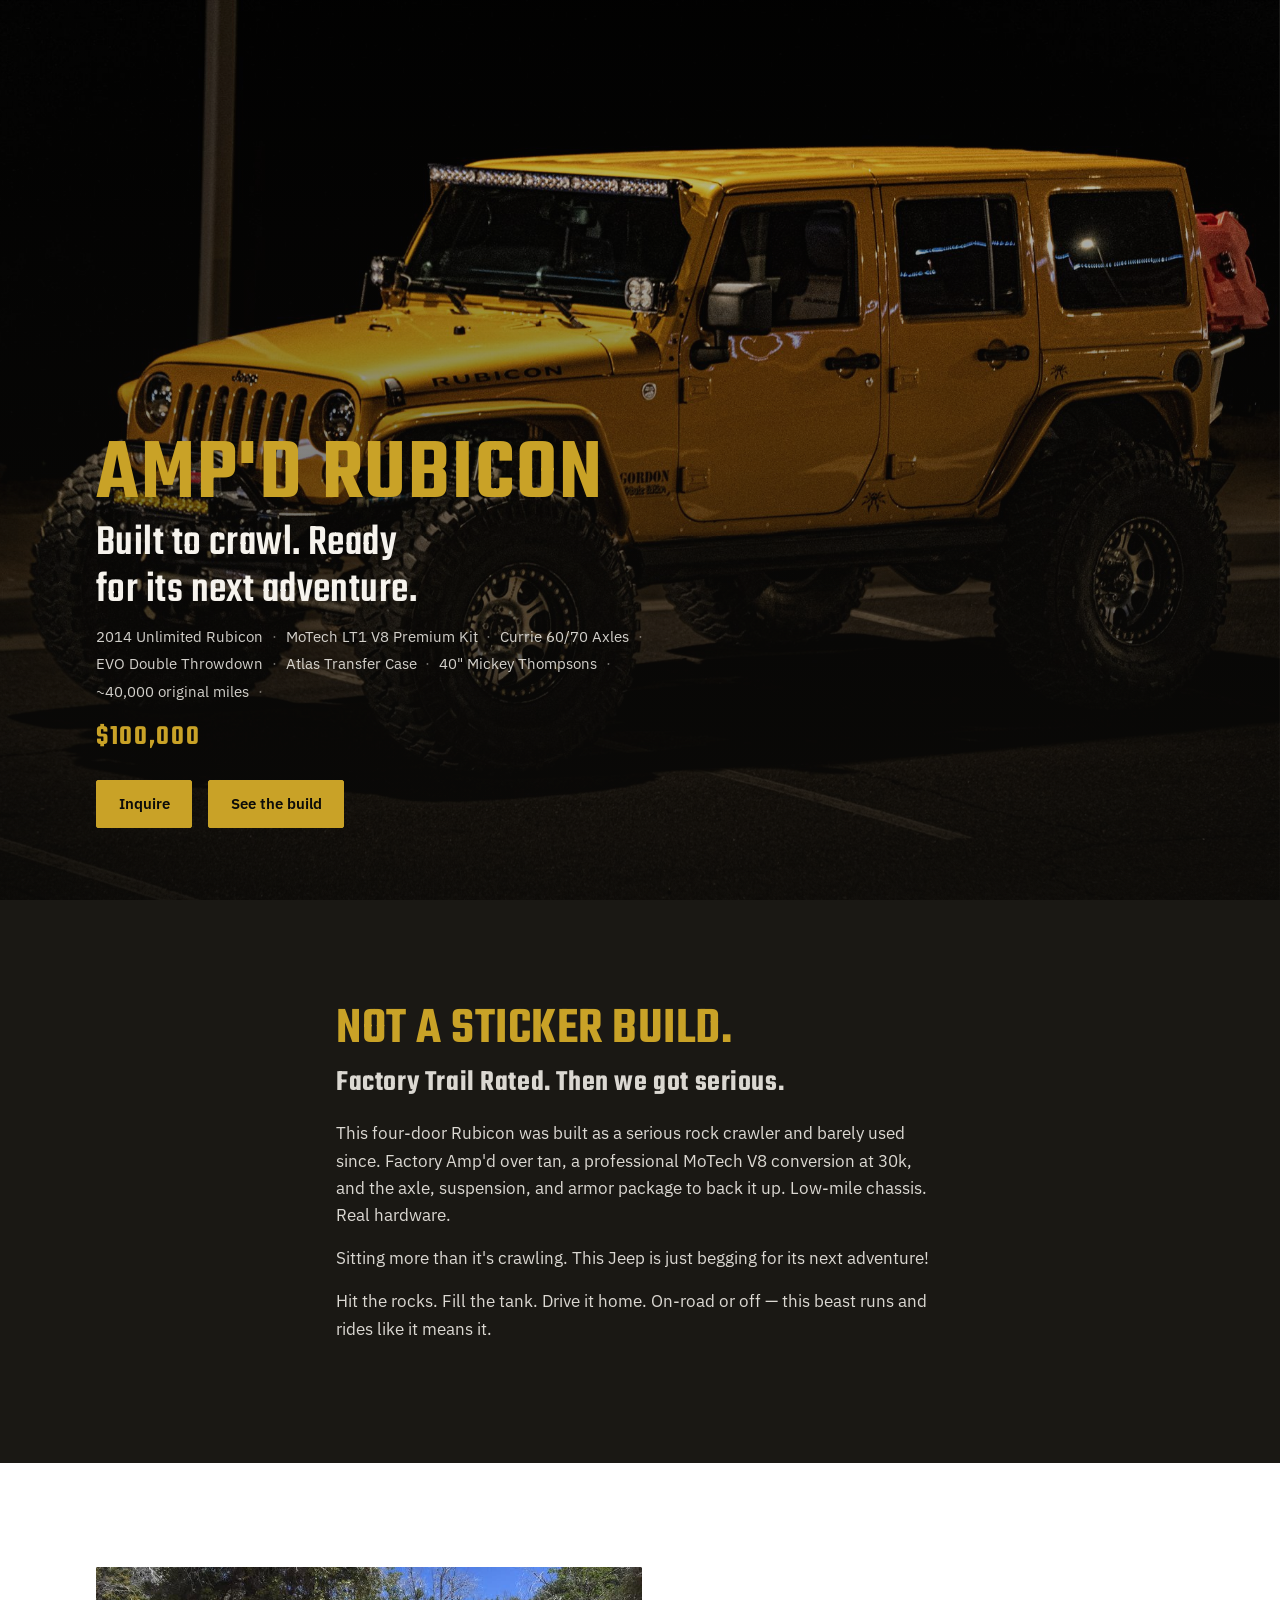
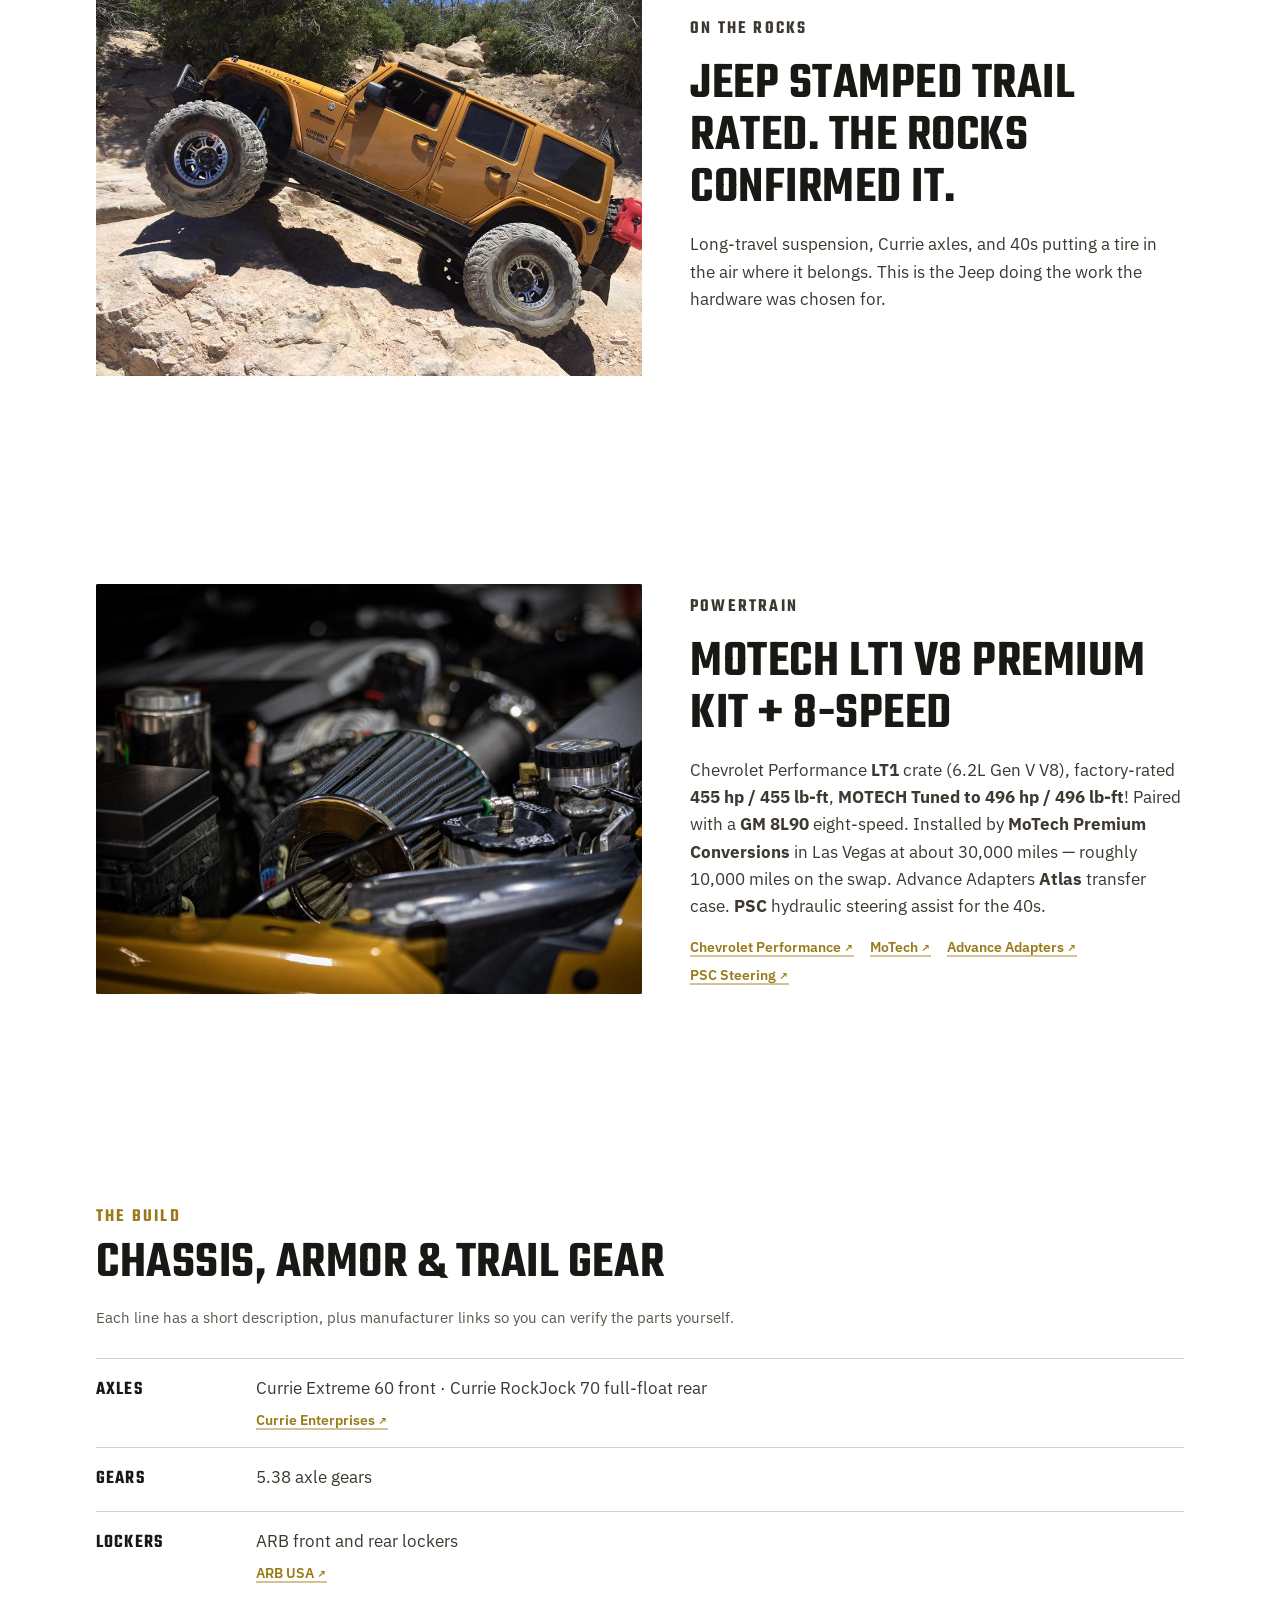
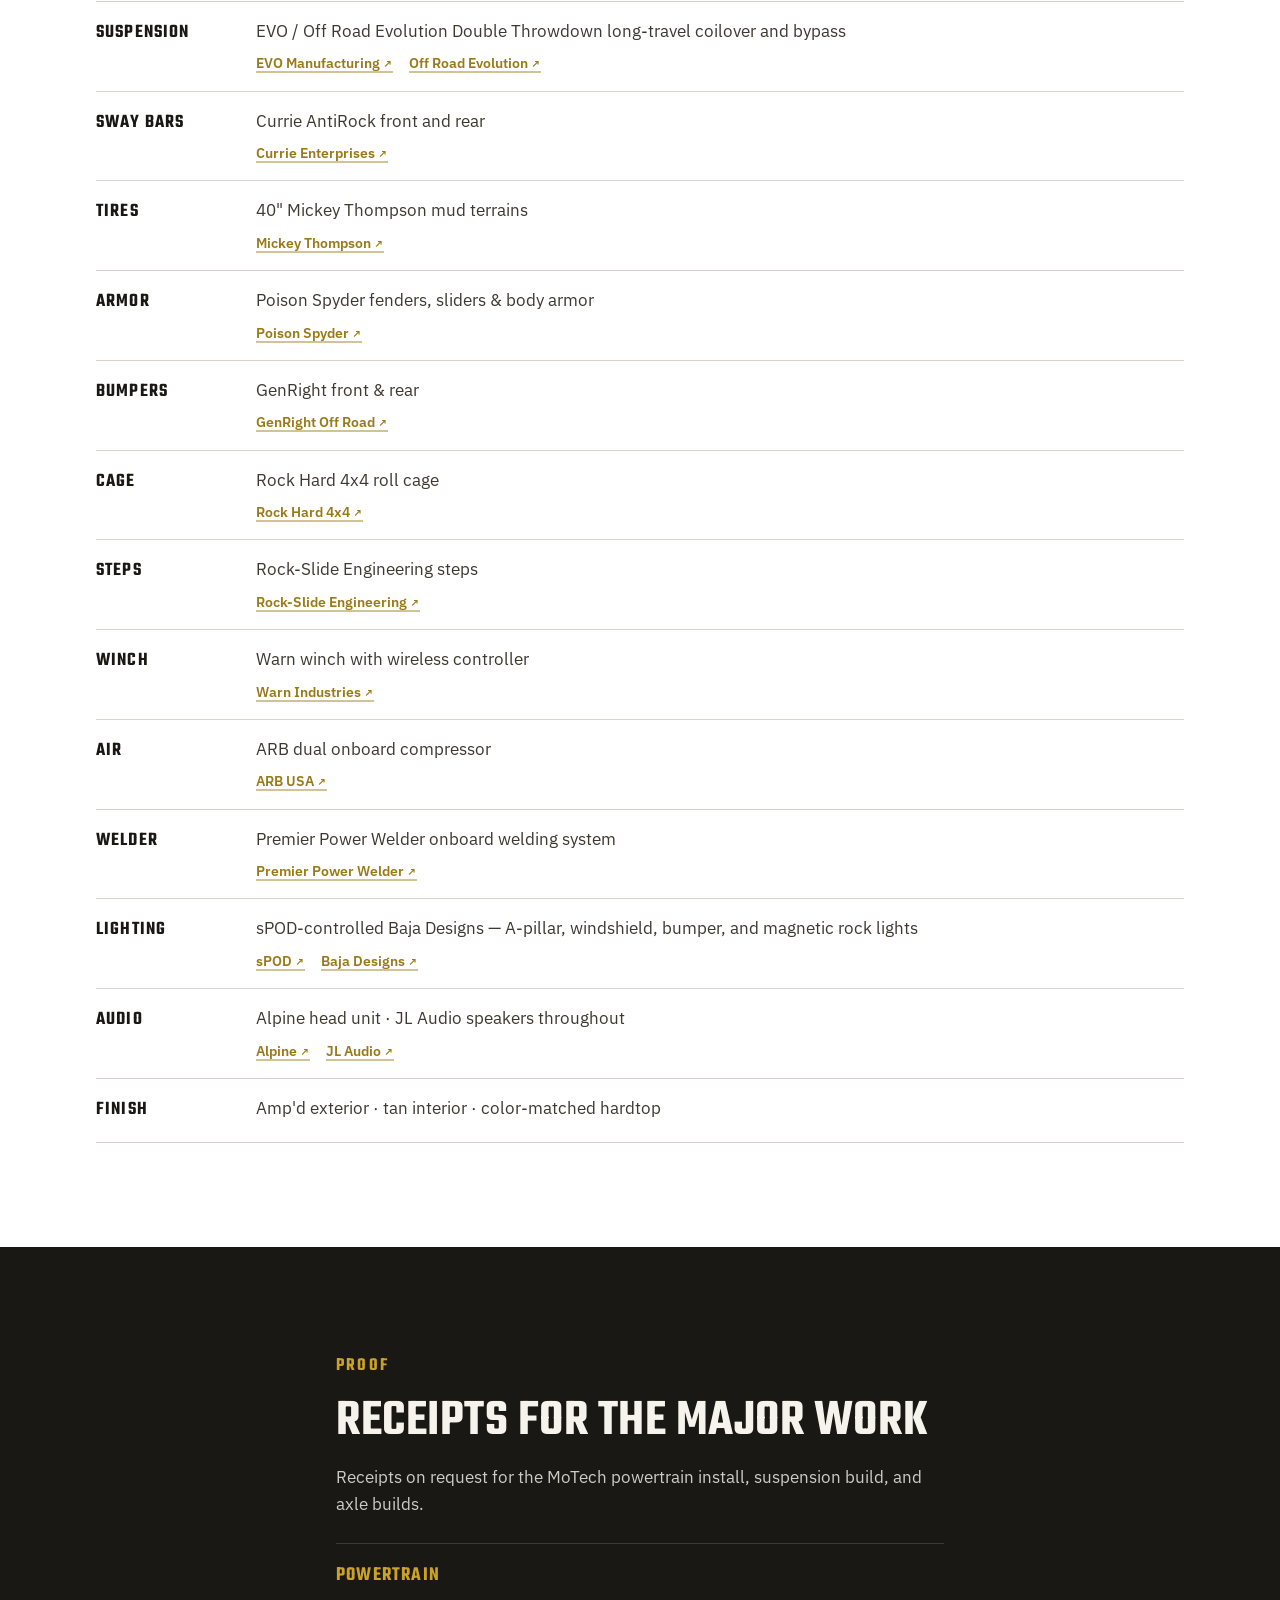
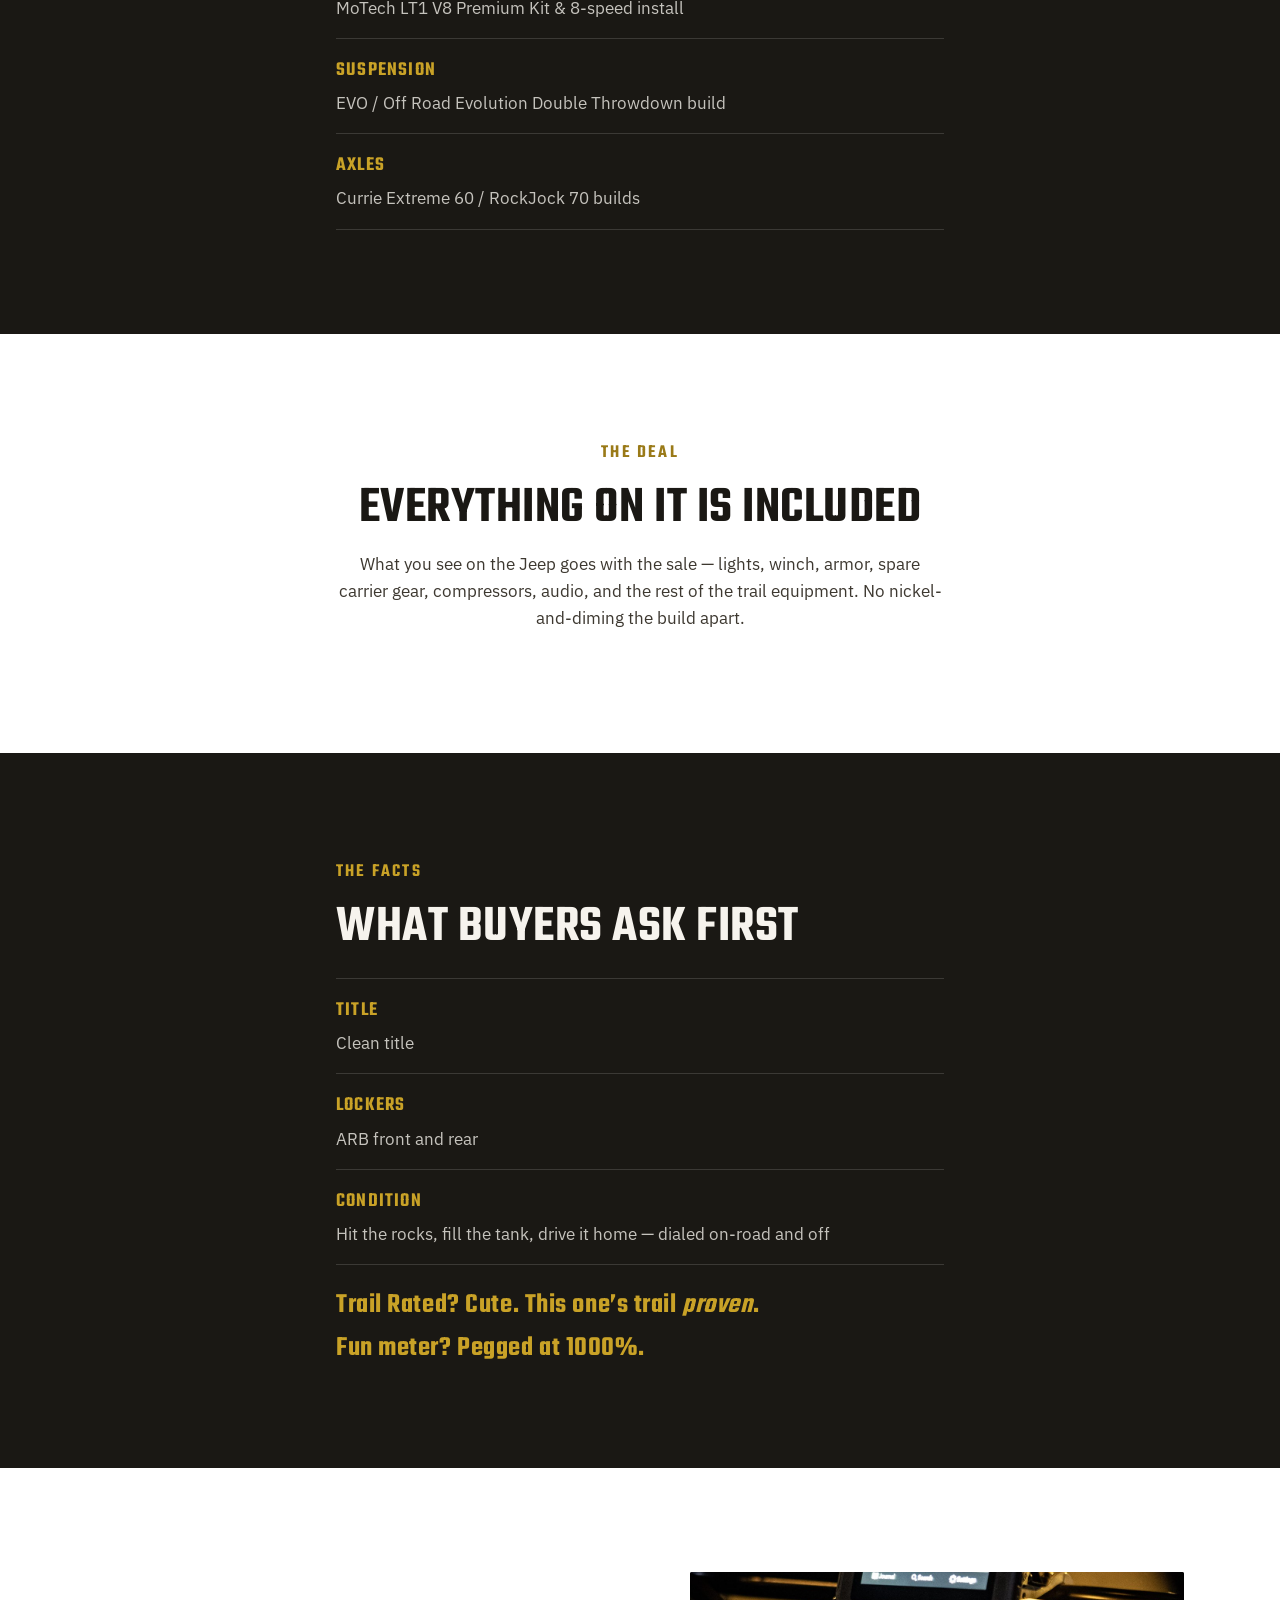
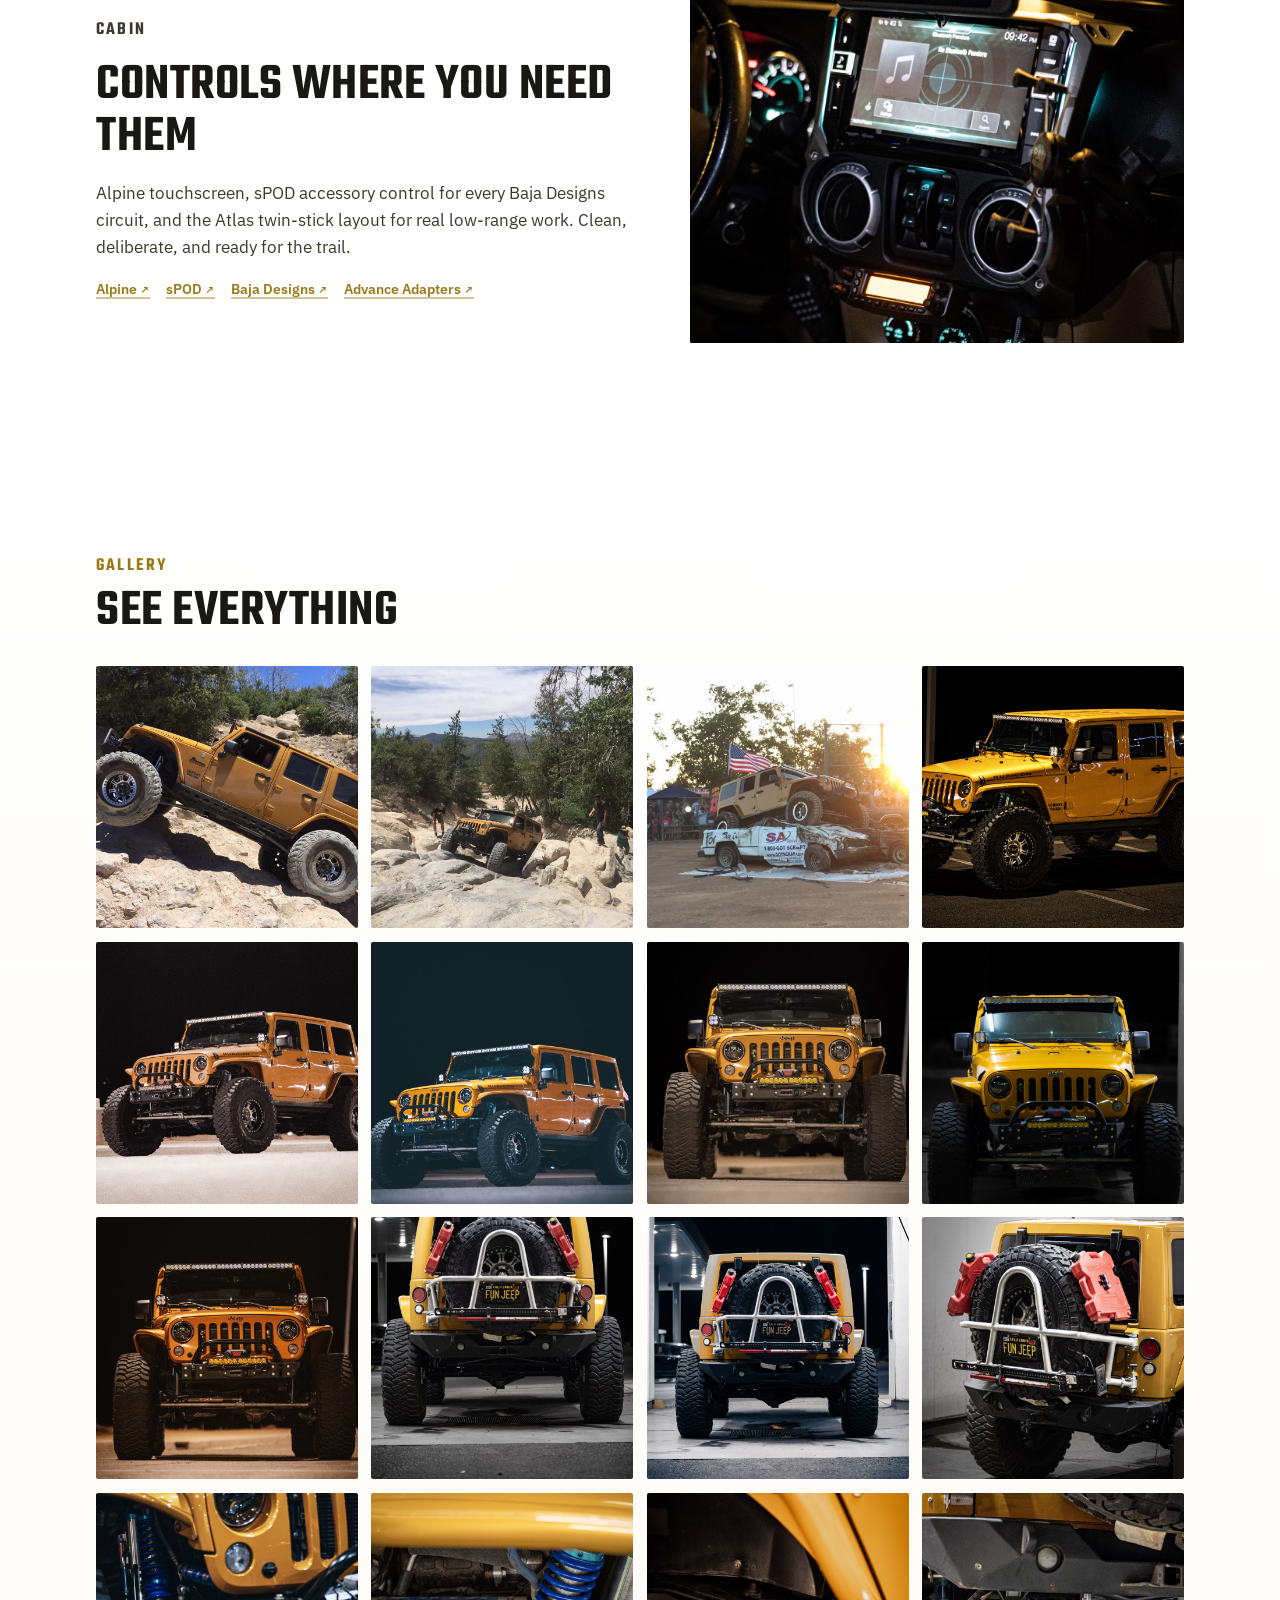
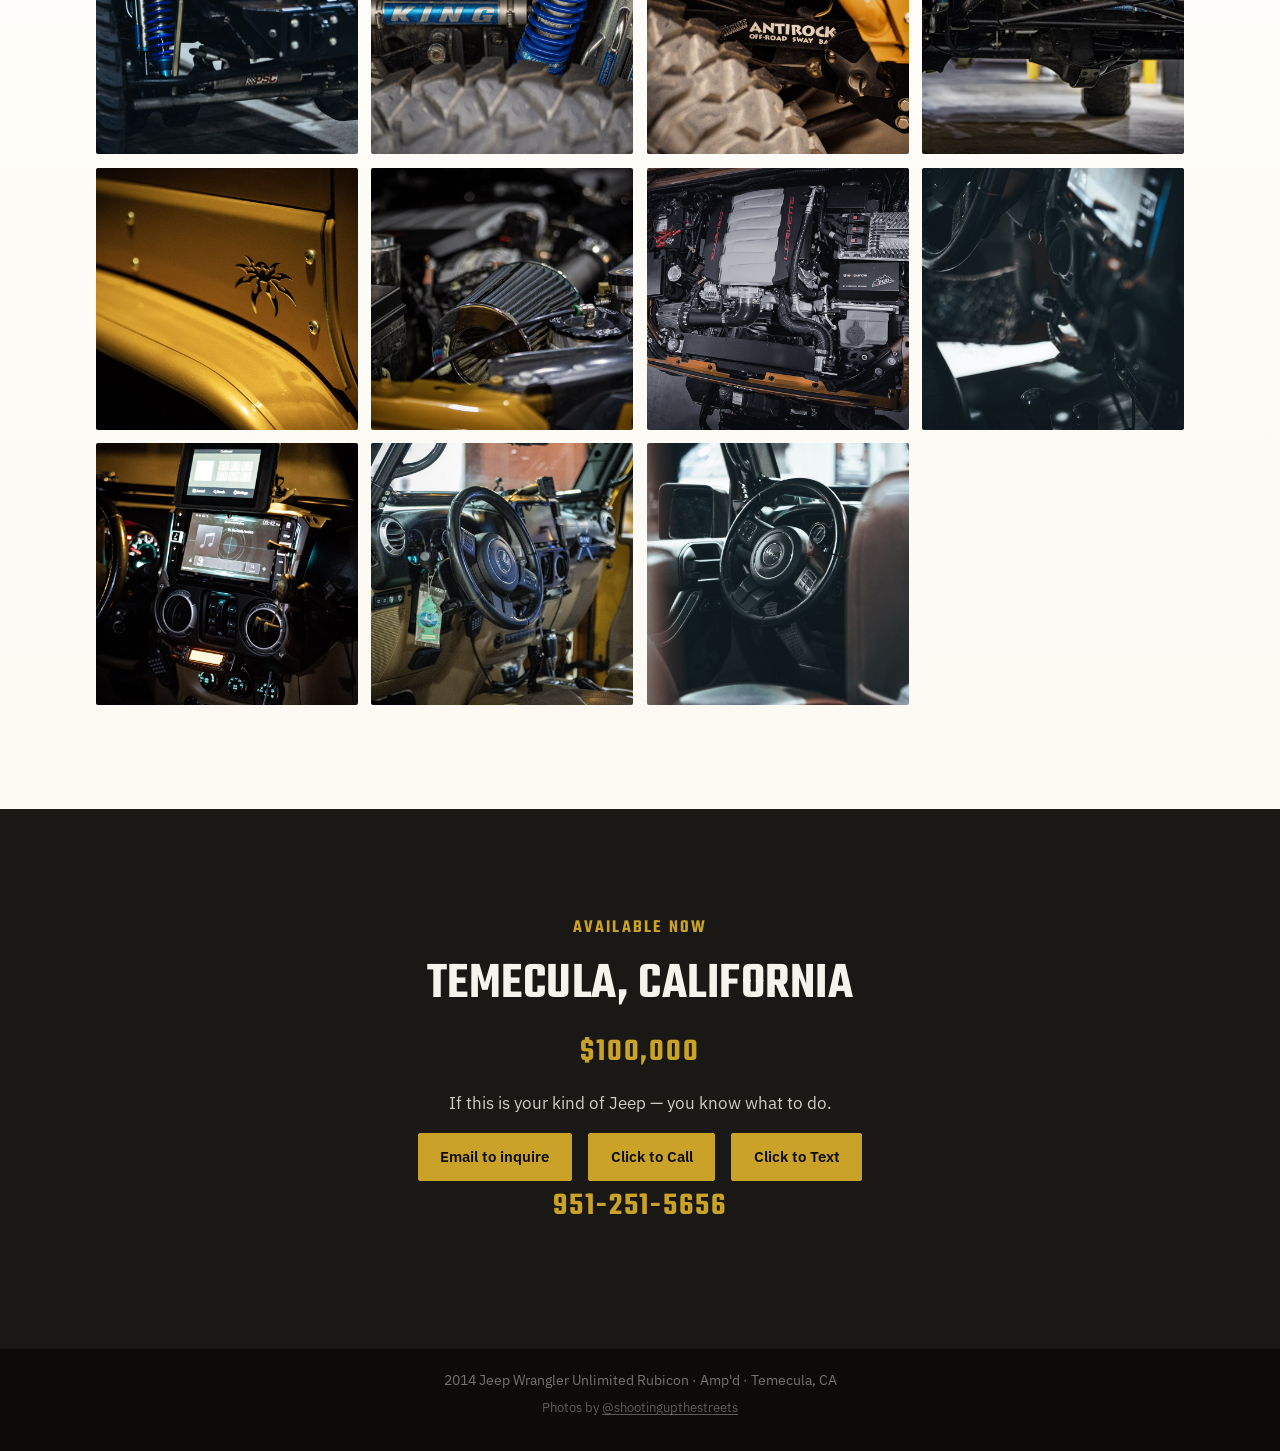
==== index.html @ 555dd5ea "Make See the build use the same primary button style as Inquire. Co-authored-by: Cursor <cursoragent" ====
<!DOCTYPE html>
<html lang="en">
<head>
  <meta charset="UTF-8" />
  <meta name="viewport" content="width=device-width, initial-scale=1" />
  <title>2014 Jeep Wrangler Unlimited Rubicon — Amp'd | Temecula, CA</title>
  <meta name="description" content="2014 Jeep Wrangler Unlimited Rubicon in Amp'd. MoTech LT1 V8 Premium Kit + 8L90, Currie axles, EVO Double Throwdown, 40s. ~40k miles. $100,000. Temecula, CA." />
  <meta property="og:type" content="website" />
  <meta property="og:url" content="https://goanywherejeep.com/" />
  <meta property="og:site_name" content="Amp'd Rubicon" />
  <meta property="og:title" content="2014 Jeep Wrangler Unlimited Rubicon — Amp'd" />
  <meta property="og:description" content="MoTech LT1 V8 Premium Kit + 8L90, Currie 60/70, EVO Double Throwdown, 40s. ~40k miles. $100,000. Temecula, CA." />
  <meta property="og:image" content="https://goanywherejeep.com/og-image.jpg" />
  <meta property="og:image:secure_url" content="https://goanywherejeep.com/og-image.jpg" />
  <meta property="og:image:type" content="image/jpeg" />
  <meta property="og:image:width" content="1200" />
  <meta property="og:image:height" content="630" />
  <meta property="og:image:alt" content="2014 Jeep Wrangler Unlimited Rubicon in Amp'd yellow with Baja Designs lighting and Warn winch" />
  <meta name="twitter:card" content="summary_large_image" />
  <meta name="twitter:title" content="2014 Jeep Wrangler Unlimited Rubicon — Amp'd" />
  <meta name="twitter:description" content="MoTech LT1 V8 Premium Kit + 8L90, Currie 60/70, EVO Double Throwdown, 40s. ~40k miles. $100,000. Temecula, CA." />
  <meta name="twitter:image" content="https://goanywherejeep.com/og-image.jpg" />
  <link rel="preconnect" href="https://fonts.googleapis.com" />
  <link rel="preconnect" href="https://fonts.gstatic.com" crossorigin />
  <link href="https://fonts.googleapis.com/css2?family=IBM+Plex+Sans:wght@400;500;600&family=Teko:wght@500;600;700&display=swap" rel="stylesheet" />
  <link rel="stylesheet" href="styles.css?v=10" />
  <link rel="icon" href="favicon.ico?v=4" sizes="any" />
  <link rel="icon" href="favicon.svg?v=4" type="image/svg+xml" />
  <link rel="icon" href="favicon-32.png?v=4" type="image/png" sizes="32x32" />
  <link rel="apple-touch-icon" href="apple-touch-icon.png?v=4" />
</head>
<body>
  <header class="hero">
    <img
      class="hero__image"
      src="pics/display/5-DSC02056.jpg"
      alt="2014 Jeep Wrangler Unlimited Rubicon in Amp'd yellow with Baja Designs lighting and Warn winch"
      fetchpriority="high"
    />
    <div class="hero__veil"></div>
    <div class="hero__content">
      <p class="hero__brand">Amp'd Rubicon</p>
      <h1 class="hero__title">Built to crawl. Ready for its next adventure.</h1>
      <ul class="hero__lede">
        <li>2014 Unlimited Rubicon</li>
        <li>MoTech LT1 V8 Premium Kit</li>
        <li>Currie 60/70 Axles</li>
        <li>EVO Double Throwdown</li>
        <li>Atlas Transfer Case</li>
        <li>40&quot; Mickey Thompsons</li>
        <li>~40,000 original miles</li>
        <li class="hero__lede-price">$100,000</li>
      </ul>
      <div class="hero__actions">
        <a class="btn btn--primary" href="#inquire">Inquire</a>
        <a class="btn btn--primary" href="#gallery">See the build</a>
      </div>
    </div>
  </header>

  <main>
    <section class="section section--story" id="story">
      <div class="wrap wrap--narrow">
        <h2>Not a sticker build.</h2>
        <p class="story-punch">Factory Trail Rated. Then we got serious.</p>
        <p>
          This four-door Rubicon was built as a serious rock crawler and barely used since.
          Factory Amp'd over tan, a professional MoTech V8 conversion at 30k, and the axle,
          suspension, and armor package to back it up. Low-mile chassis. Real hardware.
        </p>
        <p>
          Sitting more than it's crawling.
          This Jeep is just begging for its next adventure!
        </p>
        <p>
          Hit the rocks. Fill the tank. Drive it home.
          On-road or off — this beast runs and rides like it means it.
        </p>
      </div>
    </section>

    <section class="section section--trail" id="trail">
      <div class="wrap split">
        <button type="button" class="media media--zoom" data-full="pics/19-rocks.jpg" aria-label="Open rock-crawling photo">
          <img src="pics/display/19-rocks.jpg" alt="Amp'd Rubicon flexing a front tire off the rock on a steep climb" loading="lazy" />
        </button>
        <div class="copy">
          <p class="eyebrow">On the rocks</p>
          <h2>Jeep stamped Trail Rated. The rocks confirmed it.</h2>
          <p>
            Long-travel suspension, Currie axles, and 40s putting a tire in the air where it belongs.
            This is the Jeep doing the work the hardware was chosen for.
          </p>
        </div>
      </div>
    </section>

    <section class="section section--power" id="powertrain">
      <div class="wrap split">
        <button type="button" class="media media--zoom" data-full="pics/1-DSC01995.jpg" aria-label="Open engine bay photo">
          <img src="pics/display/1-DSC01995.jpg" alt="Engine bay with PSC steering reservoir and cold air intake" loading="lazy" />
        </button>
        <div class="copy">
          <p class="eyebrow">Powertrain</p>
          <h2>MoTech LT1 V8 Premium Kit + 8-speed</h2>
          <p>
            Chevrolet Performance <strong>LT1</strong> crate (6.2L Gen V V8), factory-rated
            <strong>455 hp / 455 lb-ft</strong>, <strong>MOTECH Tuned to 496 hp / 496 lb-ft</strong>!
            Paired with a <strong>GM 8L90</strong> eight-speed.
            Installed by <strong>MoTech Premium Conversions</strong> in Las Vegas at about 30,000 miles —
            roughly 10,000 miles on the swap. Advance Adapters <strong>Atlas</strong> transfer case.
            <strong>PSC</strong> hydraulic steering assist for the 40s.
          </p>
          <p class="support-links">
            <a class="mfr" href="https://www.chevrolet.com/performance-parts/crate-engines/lt-engines/lt1-engine" target="_blank" rel="noopener noreferrer">Chevrolet Performance</a>
            <a class="mfr" href="http://lswrangler.com/" target="_blank" rel="noopener noreferrer">MoTech</a>
            <a class="mfr" href="https://www.advanceadapters.com/" target="_blank" rel="noopener noreferrer">Advance Adapters</a>
            <a class="mfr" href="https://www.pscsteering.com/" target="_blank" rel="noopener noreferrer">PSC Steering</a>
          </p>
        </div>
      </div>
    </section>

    <section class="section section--build" id="build">
      <div class="wrap">
        <p class="eyebrow">The build</p>
        <h2>Chassis, armor &amp; trail gear</h2>
        <p class="build-note">Each line has a short description, plus manufacturer links so you can verify the parts yourself.</p>
        <ul class="spec-list">
          <li>
            <span>Axles</span>
            <div class="spec-body">
              <p>Currie Extreme 60 front · Currie RockJock 70 full-float rear</p>
              <p class="support-links">
                <a class="mfr" href="https://www.currie4x4.com/" target="_blank" rel="noopener noreferrer">Currie Enterprises</a>
              </p>
            </div>
          </li>
          <li>
            <span>Gears</span>
            <div class="spec-body">
              <p>5.38 axle gears</p>
            </div>
          </li>
          <li>
            <span>Lockers</span>
            <div class="spec-body">
              <p>ARB front and rear lockers</p>
              <p class="support-links">
                <a class="mfr" href="https://www.arbusa.com/" target="_blank" rel="noopener noreferrer">ARB USA</a>
              </p>
            </div>
          </li>
          <li>
            <span>Suspension</span>
            <div class="spec-body">
              <p>EVO / Off Road Evolution Double Throwdown long-travel coilover and bypass</p>
              <p class="support-links">
                <a class="mfr" href="https://evomfg.com/" target="_blank" rel="noopener noreferrer">EVO Manufacturing</a>
                <a class="mfr" href="https://offroadevolution.com/" target="_blank" rel="noopener noreferrer">Off Road Evolution</a>
              </p>
            </div>
          </li>
          <li>
            <span>Sway bars</span>
            <div class="spec-body">
              <p>Currie AntiRock front and rear</p>
              <p class="support-links">
                <a class="mfr" href="https://www.currie4x4.com/" target="_blank" rel="noopener noreferrer">Currie Enterprises</a>
              </p>
            </div>
          </li>
          <li>
            <span>Tires</span>
            <div class="spec-body">
              <p>40&quot; Mickey Thompson mud terrains</p>
              <p class="support-links">
                <a class="mfr" href="https://www.mickeythompsontires.com/" target="_blank" rel="noopener noreferrer">Mickey Thompson</a>
              </p>
            </div>
          </li>
          <li>
            <span>Armor</span>
            <div class="spec-body">
              <p>Poison Spyder fenders, sliders &amp; body armor</p>
              <p class="support-links">
                <a class="mfr" href="https://shop.poisonspyder.com/" target="_blank" rel="noopener noreferrer">Poison Spyder</a>
              </p>
            </div>
          </li>
          <li>
            <span>Bumpers</span>
            <div class="spec-body">
              <p>GenRight front &amp; rear</p>
              <p class="support-links">
                <a class="mfr" href="https://genright.com/" target="_blank" rel="noopener noreferrer">GenRight Off Road</a>
              </p>
            </div>
          </li>
          <li>
            <span>Cage</span>
            <div class="spec-body">
              <p>Rock Hard 4x4 roll cage</p>
              <p class="support-links">
                <a class="mfr" href="https://www.rockhard4x4.com/" target="_blank" rel="noopener noreferrer">Rock Hard 4x4</a>
              </p>
            </div>
          </li>
          <li>
            <span>Steps</span>
            <div class="spec-body">
              <p>Rock-Slide Engineering steps</p>
              <p class="support-links">
                <a class="mfr" href="https://rockslideengineering.com/" target="_blank" rel="noopener noreferrer">Rock-Slide Engineering</a>
              </p>
            </div>
          </li>
          <li>
            <span>Winch</span>
            <div class="spec-body">
              <p>Warn winch with wireless controller</p>
              <p class="support-links">
                <a class="mfr" href="https://www.warn.com/" target="_blank" rel="noopener noreferrer">Warn Industries</a>
              </p>
            </div>
          </li>
          <li>
            <span>Air</span>
            <div class="spec-body">
              <p>ARB dual onboard compressor</p>
              <p class="support-links">
                <a class="mfr" href="https://www.arbusa.com/" target="_blank" rel="noopener noreferrer">ARB USA</a>
              </p>
            </div>
          </li>
          <li>
            <span>Welder</span>
            <div class="spec-body">
              <p>Premier Power Welder onboard welding system</p>
              <p class="support-links">
                <a class="mfr" href="https://premierpowerwelder.com/" target="_blank" rel="noopener noreferrer">Premier Power Welder</a>
              </p>
            </div>
          </li>
          <li>
            <span>Lighting</span>
            <div class="spec-body">
              <p>sPOD-controlled Baja Designs — A-pillar, windshield, bumper, and magnetic rock lights</p>
              <p class="support-links">
                <a class="mfr" href="https://www.4x4spod.com/" target="_blank" rel="noopener noreferrer">sPOD</a>
                <a class="mfr" href="https://www.bajadesigns.com/" target="_blank" rel="noopener noreferrer">Baja Designs</a>
              </p>
            </div>
          </li>
          <li>
            <span>Audio</span>
            <div class="spec-body">
              <p>Alpine head unit · JL Audio speakers throughout</p>
              <p class="support-links">
                <a class="mfr" href="https://www.alpine-usa.com/" target="_blank" rel="noopener noreferrer">Alpine</a>
                <a class="mfr" href="https://www.jlaudio.com/" target="_blank" rel="noopener noreferrer">JL Audio</a>
              </p>
            </div>
          </li>
          <li>
            <span>Finish</span>
            <div class="spec-body">
              <p>Amp'd exterior · tan interior · color-matched hardtop</p>
            </div>
          </li>
        </ul>
      </div>
    </section>

    <section class="section section--proof" id="proof">
      <div class="wrap wrap--narrow">
        <p class="eyebrow">Proof</p>
        <h2>Receipts for the major work</h2>
        <p>
          Receipts on request for the MoTech powertrain install, suspension build, and axle builds.
        </p>
        <ul class="proof-list">
          <li>
            <strong>Powertrain</strong>
            <span>MoTech LT1 V8 Premium Kit &amp; 8-speed install</span>
          </li>
          <li>
            <strong>Suspension</strong>
            <span>EVO / Off Road Evolution Double Throwdown build</span>
          </li>
          <li>
            <strong>Axles</strong>
            <span>Currie Extreme 60 / RockJock 70 builds</span>
          </li>
        </ul>
      </div>
    </section>

    <section class="section section--included" id="included">
      <div class="wrap wrap--narrow">
        <p class="eyebrow">The deal</p>
        <h2>Everything on it is included</h2>
        <p>
          What you see on the Jeep goes with the sale — lights, winch, armor, spare carrier gear,
          compressors, audio, and the rest of the trail equipment. No nickel-and-diming the build apart.
        </p>
      </div>
    </section>

    <section class="section section--facts" id="facts">
      <div class="wrap wrap--narrow">
        <p class="eyebrow">The facts</p>
        <h2>What buyers ask first</h2>
        <ul class="facts-list">
          <li>
            <strong>Title</strong>
            <span>Clean title</span>
          </li>
          <li>
            <strong>Lockers</strong>
            <span>ARB front and rear</span>
          </li>
          <li>
            <strong>Condition</strong>
            <span>Hit the rocks, fill the tank, drive it home — dialed on-road and off</span>
          </li>
        </ul>
        <p class="facts-closer">Trail Rated? Cute. This one&rsquo;s trail <em>proven</em>.</p>
        <p class="facts-closer">Fun meter? Pegged at 1000%.</p>
      </div>
    </section>

    <section class="section section--cabin" id="cabin">
      <div class="wrap split split--reverse">
        <button type="button" class="media media--zoom" data-full="pics/4-DSC02045.jpg" aria-label="Open cabin electronics photo">
          <img src="pics/display/4-DSC02045.jpg" alt="Center stack with Alpine stereo and sPOD controller" loading="lazy" />
        </button>
        <div class="copy">
          <p class="eyebrow">Cabin</p>
          <h2>Controls where you need them</h2>
          <p>
            Alpine touchscreen, sPOD accessory control for every Baja Designs circuit,
            and the Atlas twin-stick layout for real low-range work. Clean, deliberate,
            and ready for the trail.
          </p>
          <p class="support-links">
            <a class="mfr" href="https://www.alpine-usa.com/" target="_blank" rel="noopener noreferrer">Alpine</a>
            <a class="mfr" href="https://www.4x4spod.com/" target="_blank" rel="noopener noreferrer">sPOD</a>
            <a class="mfr" href="https://www.bajadesigns.com/" target="_blank" rel="noopener noreferrer">Baja Designs</a>
            <a class="mfr" href="https://www.advanceadapters.com/" target="_blank" rel="noopener noreferrer">Advance Adapters</a>
          </p>
        </div>
      </div>
    </section>

    <section class="section section--gallery" id="gallery">
      <div class="wrap">
        <p class="eyebrow">Gallery</p>
        <h2>See everything</h2>
        <div class="gallery" role="list">
          <button type="button" class="gallery__item" data-full="pics/19-rocks.jpg" aria-label="Open rock-crawling flex shot">
            <img src="pics/thumbs/19-rocks.jpg" alt="Rock crawling with a front tire off the ground" loading="lazy" />
          </button>
          <button type="button" class="gallery__item" data-full="pics/20-trail.jpg" aria-label="Open trail climb photo">
            <img src="pics/thumbs/20-trail.jpg" alt="Climbing a rocky trail section" loading="lazy" />
          </button>
          <button type="button" class="gallery__item" data-full="pics/21-carcrush.jpg" aria-label="Open event photo of Jeep climbing over a car">
            <img src="pics/thumbs/21-carcrush.jpg" alt="Climbing over a car at an event" loading="lazy" />
          </button>
          <button type="button" class="gallery__item" data-full="pics/5-DSC02056.jpg" aria-label="Open front three-quarter view">
            <img src="pics/thumbs/5-DSC02056.jpg" alt="Front three-quarter view at night" loading="lazy" />
          </button>
          <button type="button" class="gallery__item" data-full="pics/6-DSC02061.jpg" aria-label="Open front three-quarter alternate angle">
            <img src="pics/thumbs/6-DSC02061.jpg" alt="Front three-quarter alternate angle" loading="lazy" />
          </button>
          <button type="button" class="gallery__item" data-full="pics/15-DSC02059.jpg" aria-label="Open low front three-quarter view">
            <img src="pics/thumbs/15-DSC02059.jpg" alt="Low front three-quarter view at night" loading="lazy" />
          </button>
          <button type="button" class="gallery__item" data-full="pics/7-DSC02068.jpg" aria-label="Open low front view">
            <img src="pics/thumbs/7-DSC02068.jpg" alt="Low front view showing stance and Warn winch" loading="lazy" />
          </button>
          <button type="button" class="gallery__item" data-full="pics/8-DSC02090.jpg" aria-label="Open head-on front view">
            <img src="pics/thumbs/8-DSC02090.jpg" alt="Head-on front view" loading="lazy" />
          </button>
          <button type="button" class="gallery__item" data-full="pics/16-DSC02072.jpg" aria-label="Open head-on front portrait view">
            <img src="pics/thumbs/16-DSC02072.jpg" alt="Head-on front portrait with Baja Designs lighting and Warn winch" loading="lazy" />
          </button>
          <button type="button" class="gallery__item" data-full="pics/9-DSC02114.jpg" aria-label="Open rear view with tire carrier">
            <img src="pics/thumbs/9-DSC02114.jpg" alt="Rear view with spare carrier and RotopaX" loading="lazy" />
          </button>
          <button type="button" class="gallery__item" data-full="pics/10-DSC02116.jpg" aria-label="Open head-on rear view with spare and RotopaX">
            <img src="pics/thumbs/10-DSC02116.jpg" alt="Head-on rear view with spare carrier, RotopaX, and high-lift jack" loading="lazy" />
          </button>
          <button type="button" class="gallery__item" data-full="pics/11-DSC02125.jpg" aria-label="Open rear three-quarter view">
            <img src="pics/thumbs/11-DSC02125.jpg" alt="Rear three-quarter view" loading="lazy" />
          </button>
          <button type="button" class="gallery__item" data-full="pics/13-DSC01987.jpg" aria-label="Open front suspension and King shocks detail">
            <img src="pics/thumbs/13-DSC01987.jpg" alt="Front suspension with King shocks, PSC steering, and Warn winch" loading="lazy" />
          </button>
          <button type="button" class="gallery__item" data-full="pics/17-DSC02108.jpg" aria-label="Open King shocks and Antirock sway bar detail">
            <img src="pics/thumbs/17-DSC02108.jpg" alt="King racing shocks and Antirock sway bar detail" loading="lazy" />
          </button>
          <button type="button" class="gallery__item" data-full="pics/23-DSC02112.jpg" aria-label="Open Currie AntiRock sway bar close-up">
            <img src="pics/thumbs/23-DSC02112.jpg" alt="Currie AntiRock off-road sway bar detail" loading="lazy" />
          </button>
          <button type="button" class="gallery__item" data-full="pics/22-DSC01977.jpg" aria-label="Open rear axle and bumper undercarriage view">
            <img src="pics/thumbs/22-DSC01977.jpg" alt="Rear Currie axle, bumper, and undercarriage" loading="lazy" />
          </button>
          <button type="button" class="gallery__item" data-full="pics/24-DSC02082.jpg" aria-label="Open Poison Spyder armor detail">
            <img src="pics/thumbs/24-DSC02082.jpg" alt="Poison Spyder armor with cutout spider logo" loading="lazy" />
          </button>
          <button type="button" class="gallery__item" data-full="pics/1-DSC01995.jpg" aria-label="Open engine bay detail">
            <img src="pics/thumbs/1-DSC01995.jpg" alt="Engine bay detail" loading="lazy" />
          </button>
          <button type="button" class="gallery__item" data-full="pics/18-20260711_212951.jpg" aria-label="Open Corvette LT1 engine cover view">
            <img src="pics/thumbs/18-20260711_212951.jpg" alt="LT1 engine bay with Corvette cover and Spectre intake" loading="lazy" />
          </button>
          <button type="button" class="gallery__item" data-full="pics/3-DSC02039.jpg" aria-label="Open shifter detail">
            <img src="pics/thumbs/3-DSC02039.jpg" alt="Transmission and Atlas shifters" loading="lazy" />
          </button>
          <button type="button" class="gallery__item" data-full="pics/4-DSC02045.jpg" aria-label="Open dash electronics">
            <img src="pics/thumbs/4-DSC02045.jpg" alt="Alpine and sPOD electronics" loading="lazy" />
          </button>
          <button type="button" class="gallery__item" data-full="pics/14-DSC02018.jpg" aria-label="Open full cockpit interior view">
            <img src="pics/thumbs/14-DSC02018.jpg" alt="Cockpit interior with roll cage, Alpine head unit, and RAM mount" loading="lazy" />
          </button>
          <button type="button" class="gallery__item" data-full="pics/2-DSC02014.jpg" aria-label="Open steering wheel view">
            <img src="pics/thumbs/2-DSC02014.jpg" alt="Driver seating position" loading="lazy" />
          </button>
        </div>
      </div>
    </section>

    <section class="section section--inquire" id="inquire">
      <div class="wrap wrap--narrow">
        <p class="eyebrow">Available now</p>
        <h2>Temecula, California</h2>
        <p class="inquire-price">$100,000</p>
        <p>
          If this is your kind of Jeep — you know what to do.
        </p>
        <div class="inquire-actions">
          <a class="btn btn--primary" href="mailto:Adi@bbncs.com?subject=2014%20Amp'd%20Rubicon%20Inquiry">Email to inquire</a>
          <a class="btn btn--primary" href="tel:+19512515656">Click to Call</a>
          <a class="btn btn--primary" href="sms:+19512515656">Click to Text</a>
        </div>
        <p class="inquire-price">951-251-5656</p>
      </div>
    </section>
  </main>

  <footer class="footer">
    <div class="wrap">
      <p>2014 Jeep Wrangler Unlimited Rubicon · Amp'd · Temecula, CA</p>
      <p class="footer__credit">Photos by <a href="https://www.instagram.com/shootingupthestreets/" target="_blank" rel="noopener noreferrer">@shootingupthestreets</a></p>
    </div>
  </footer>

  <nav class="sticky-contact" aria-label="Quick contact">
    <a class="sticky-contact__btn sticky-contact__btn--primary" href="tel:+19512515656">Click to Call</a>
    <a class="sticky-contact__btn sticky-contact__btn--primary" href="sms:+19512515656">Click to Text</a>
  </nav>

  <div class="lightbox" id="lightbox" hidden>
    <button type="button" class="lightbox__close" aria-label="Close gallery">
      <svg viewBox="0 0 24 24" aria-hidden="true"><path d="M6 6l12 12M18 6L6 18" fill="none" stroke="currentColor" stroke-width="1.75" stroke-linecap="round"/></svg>
    </button>
    <button type="button" class="lightbox__prev" aria-label="Previous photo">
      <svg viewBox="0 0 24 24" aria-hidden="true"><path d="M15 5l-7 7 7 7" fill="none" stroke="currentColor" stroke-width="1.75" stroke-linecap="round" stroke-linejoin="round"/></svg>
    </button>
    <button type="button" class="lightbox__next" aria-label="Next photo">
      <svg viewBox="0 0 24 24" aria-hidden="true"><path d="M9 5l7 7-7 7" fill="none" stroke="currentColor" stroke-width="1.75" stroke-linecap="round" stroke-linejoin="round"/></svg>
    </button>
    <img class="lightbox__img" alt="" />
  </div>

  <script src="script.js?v=3"></script>
</body>
</html>
---- styles.css ----
:root {
  --ampd: #c9a227;
  --ampd-deep: #9a7a18;
  --ink: #1a1814;
  --ink-soft: #3d3830;
  --stone: #ece8e1;
  --stone-deep: #d9d2c6;
  --paper: #f6f3ed;
  --steel: #5c574e;
  --black: #0c0b09;
  --font-display: "Teko", sans-serif;
  --font-body: "IBM Plex Sans", sans-serif;
  --space: clamp(1.25rem, 4vw, 3rem);
  --wrap: 68rem;
  --ease: cubic-bezier(0.22, 1, 0.36, 1);
}

*,
*::before,
*::after {
  box-sizing: border-box;
}

html {
  scroll-behavior: smooth;
}

body {
  margin: 0;
  font-family: var(--font-body);
  font-size: 1.0625rem;
  line-height: 1.6;
  color: var(--ink);
  background:
    radial-gradient(ellipse 120% 80% at 10% 0%, rgba(201, 162, 39, 0.08), transparent 50%),
    linear-gradient(180deg, var(--paper) 0%, var(--stone) 100%);
  background-attachment: fixed;
}

img {
  max-width: 100%;
  height: auto;
  display: block;
}

a {
  color: inherit;
}

.wrap {
  width: min(100% - 2 * var(--space), var(--wrap));
  margin-inline: auto;
}

.wrap--narrow {
  width: min(100% - 2 * var(--space), 38rem);
}

/* —— Hero —— */
.hero {
  position: relative;
  min-height: 100svh;
  display: grid;
  align-items: end;
  overflow: hidden;
  color: var(--paper);
}

.hero__image {
  position: absolute;
  inset: 0;
  width: 100%;
  height: 100%;
  object-fit: cover;
  object-position: 55% 45%;
  transform: scale(1.06);
  animation: hero-settle 1.6s var(--ease) forwards;
}

.hero__veil {
  position: absolute;
  inset: 0;
  background:
    linear-gradient(180deg, rgba(12, 11, 9, 0.15) 0%, rgba(12, 11, 9, 0.55) 55%, rgba(12, 11, 9, 0.88) 100%);
  pointer-events: none;
}

.hero__content {
  position: relative;
  z-index: 1;
  width: min(100% - 2 * var(--space), var(--wrap));
  margin: 0 auto;
  padding-bottom: clamp(2.5rem, 8vh, 5rem);
  padding-top: 6rem;
  animation: rise 1s var(--ease) 0.25s both;
}

.hero__brand {
  margin: 0 0 0.35rem;
  font-family: var(--font-display);
  font-weight: 600;
  font-size: clamp(2.75rem, 10vw, 5.5rem);
  line-height: 0.9;
  letter-spacing: 0.02em;
  text-transform: uppercase;
  color: var(--ampd);
}

.hero__title {
  margin: 0 0 0.75rem;
  font-family: var(--font-display);
  font-weight: 500;
  font-size: clamp(1.75rem, 4.5vw, 2.75rem);
  line-height: 1.05;
  letter-spacing: 0.01em;
  max-width: 18ch;
}

.hero__lede {
  list-style: none;
  margin: 0 0 0.75rem;
  padding: 0;
  max-width: 36rem;
  display: flex;
  flex-wrap: wrap;
  gap: 0.35rem 0;
  font-size: 0.9375rem;
  line-height: 1.45;
  color: rgba(246, 243, 237, 0.85);
}

.hero__lede li {
  display: inline;
}

.hero__lede li:not(:last-child)::after {
  content: "·";
  margin: 0 0.55rem;
  color: rgba(246, 243, 237, 0.45);
}

@media (max-width: 640px) {
  .hero__lede {
    display: grid;
    grid-template-columns: 1fr 1fr;
    gap: 0.35rem 1rem;
    font-size: 0.875rem;
  }

  .hero__lede li {
    display: list-item;
  }

  .hero__lede li:not(:last-child)::after {
    content: none;
    margin: 0;
  }
}

.hero__price {
  margin: 0 0 1.5rem;
  font-family: var(--font-display);
  font-weight: 600;
  font-size: clamp(1.35rem, 3.5vw, 1.75rem);
  letter-spacing: 0.06em;
  text-transform: uppercase;
  color: var(--ampd);
}

.hero__lede-price {
  display: block;
  flex-basis: 100%;
  width: 100%;
  margin-top: 0.55rem;
  margin-bottom: 0.15rem;
  font-family: var(--font-display);
  font-weight: 600;
  font-size: clamp(1.35rem, 3.5vw, 1.75rem);
  letter-spacing: 0.06em;
  text-transform: uppercase;
  color: var(--ampd) !important;
}

.hero__lede-price::after {
  content: none !important;
}

@media (max-width: 640px) {
  .hero__lede-price {
    grid-column: 1 / -1;
    margin-top: 0.45rem;
  }
}

.hero__actions {
  display: flex;
  flex-wrap: wrap;
  gap: 0.75rem 1rem;
  margin-top: 1.25rem;
}

/* —— Buttons —— */
.btn {
  display: inline-flex;
  align-items: center;
  justify-content: center;
  padding: 0.7rem 1.35rem;
  font-family: var(--font-body);
  font-size: 0.9375rem;
  font-weight: 600;
  text-decoration: none;
  border: 1.5px solid transparent;
  border-radius: 2px;
  transition: background 0.25s var(--ease), color 0.25s var(--ease), border-color 0.25s var(--ease);
}

.btn--primary {
  background: var(--ampd);
  color: var(--black);
  border-color: var(--ampd);
}

.btn--primary:hover {
  background: #dbb436;
  border-color: #dbb436;
}

.btn--ghost {
  background: transparent;
  color: var(--paper);
  border-color: rgba(246, 243, 237, 0.45);
}

.btn--ghost:hover {
  border-color: var(--paper);
  background: rgba(246, 243, 237, 0.08);
}

.section--inquire .btn--primary {
  margin-top: 0;
}

.inquire-actions {
  display: flex;
  flex-wrap: wrap;
  gap: 0.75rem 1rem;
  justify-content: center;
  margin-top: 0.5rem;
}

.btn--ghost-dark {
  background: transparent;
  color: var(--paper);
  border-color: rgba(246, 243, 237, 0.45);
}

.btn--ghost-dark:hover {
  border-color: var(--ampd);
  color: var(--ampd);
  background: rgba(246, 243, 237, 0.06);
}

/* —— Sections —— */
.section {
  padding-block: clamp(3.5rem, 10vw, 6.5rem);
}

.section--story {
  background: var(--ink);
  color: var(--paper);
}

.section--story h2 {
  color: var(--ampd);
}

.section--story .story-punch {
  margin: -0.35rem 0 1.25rem;
  font-family: var(--font-display);
  font-weight: 600;
  font-size: clamp(1.35rem, 3.5vw, 1.85rem);
  line-height: 1.15;
  letter-spacing: 0.02em;
  color: var(--paper);
}

.section--story .wrap--narrow > p {
  color: rgba(246, 243, 237, 0.88);
}

.eyebrow {
  margin: 0 0 0.4rem;
  font-family: var(--font-display);
  font-size: 1.15rem;
  font-weight: 600;
  letter-spacing: 0.12em;
  text-transform: uppercase;
  color: var(--ampd-deep);
}

h2 {
  margin: 0 0 1rem;
  font-family: var(--font-display);
  font-weight: 600;
  font-size: clamp(2rem, 5vw, 3.25rem);
  line-height: 1;
  letter-spacing: 0.01em;
  text-transform: uppercase;
}

.copy p,
.wrap--narrow > p {
  margin: 0 0 1rem;
  color: var(--ink-soft);
}

.build-note {
  margin: 0 0 0.25rem;
  font-size: 0.9375rem;
  color: var(--steel);
}

.spec-body p {
  margin: 0;
  color: var(--ink-soft);
}

.support-links {
  display: flex;
  flex-wrap: wrap;
  gap: 0.35rem 1rem;
  margin: 0.45rem 0 0 !important;
}

a.mfr {
  font-size: 0.875rem;
  font-weight: 600;
  color: var(--ampd-deep);
  text-decoration: underline;
  text-decoration-color: rgba(154, 122, 24, 0.45);
  text-underline-offset: 0.18em;
  text-decoration-thickness: 1.5px;
  transition: color 0.2s ease, text-decoration-color 0.2s ease;
}

a.mfr:hover,
a.mfr:focus-visible {
  color: var(--ink);
  text-decoration-color: var(--ampd);
}

a.mfr::after {
  content: " ↗";
  font-size: 0.8em;
  text-decoration: none;
}

.split {
  display: grid;
  gap: clamp(1.5rem, 4vw, 3rem);
  align-items: center;
}

@media (min-width: 860px) {
  .split {
    grid-template-columns: 1.05fr 0.95fr;
  }

  .split--reverse .media {
    order: 2;
  }

  .split--reverse .copy {
    order: 1;
  }
}

.media {
  margin: 0;
  padding: 0;
  overflow: hidden;
  border-radius: 2px;
  border: 0;
  background: var(--black);
  display: block;
  width: 100%;
}

.media img {
  width: 100%;
  aspect-ratio: 4 / 3;
  object-fit: cover;
  filter: saturate(1.05);
}

.media--zoom {
  cursor: zoom-in;
}

.media--zoom:focus-visible {
  outline: 2px solid var(--ampd);
  outline-offset: 3px;
}

/* —— Spec list —— */
.spec-list {
  list-style: none;
  margin: 1.75rem 0 0;
  padding: 0;
  border-top: 1px solid var(--stone-deep);
}

.spec-list li {
  display: grid;
  gap: 0.25rem 1.5rem;
  padding: 1rem 0;
  border-bottom: 1px solid var(--stone-deep);
  color: var(--ink-soft);
}

@media (min-width: 640px) {
  .spec-list li {
    grid-template-columns: 8.5rem 1fr;
    align-items: baseline;
  }
}

.spec-list span {
  font-family: var(--font-display);
  font-size: 1.2rem;
  font-weight: 600;
  letter-spacing: 0.06em;
  text-transform: uppercase;
  color: var(--ink);
}

/* —— Proof & included —— */
.section--proof {
  background: var(--ink);
  color: var(--paper);
}

.section--proof .eyebrow {
  color: var(--ampd);
}

.section--proof h2 {
  color: var(--paper);
}

.section--proof p {
  color: rgba(246, 243, 237, 0.82);
}

.proof-list {
  list-style: none;
  margin: 1.5rem 0 0;
  padding: 0;
  border-top: 1px solid rgba(246, 243, 237, 0.15);
}

.proof-list li {
  display: grid;
  gap: 0.2rem;
  padding: 1rem 0;
  border-bottom: 1px solid rgba(246, 243, 237, 0.15);
}

.proof-list strong {
  font-family: var(--font-display);
  font-size: 1.25rem;
  font-weight: 600;
  letter-spacing: 0.06em;
  text-transform: uppercase;
  color: var(--ampd);
}

.proof-list span {
  color: rgba(246, 243, 237, 0.78);
}

.section--included {
  text-align: center;
}

.section--included .eyebrow {
  color: var(--ampd-deep);
}

.section--facts {
  background: var(--ink);
  color: var(--paper);
}

.section--facts .eyebrow {
  color: var(--ampd);
}

.section--facts h2 {
  color: var(--paper);
}

.facts-list {
  list-style: none;
  margin: 1.5rem 0 0;
  padding: 0;
  border-top: 1px solid rgba(246, 243, 237, 0.15);
}

.facts-list li {
  display: grid;
  gap: 0.2rem;
  padding: 1rem 0;
  border-bottom: 1px solid rgba(246, 243, 237, 0.15);
}

.facts-list strong {
  font-family: var(--font-display);
  font-size: 1.25rem;
  font-weight: 600;
  letter-spacing: 0.06em;
  text-transform: uppercase;
  color: var(--ampd);
}

.facts-list span {
  color: rgba(246, 243, 237, 0.78);
}

.section--facts .facts-closer {
  margin: 1.5rem 0 0;
  font-family: var(--font-display);
  font-weight: 600;
  font-size: clamp(1.35rem, 3.5vw, 1.75rem);
  line-height: 1.15;
  letter-spacing: 0.02em;
  color: var(--ampd);
}

.section--facts .facts-closer + .facts-closer {
  margin-top: 0.65rem;
}

/* —— Gallery —— */
.section--gallery {
  background: linear-gradient(180deg, transparent, rgba(201, 162, 39, 0.06));
}

.gallery {
  display: grid;
  grid-template-columns: repeat(2, 1fr);
  gap: 0.65rem;
  margin-top: 1.75rem;
}

@media (min-width: 700px) {
  .gallery {
    grid-template-columns: repeat(3, 1fr);
    gap: 0.85rem;
  }
}

@media (min-width: 1000px) {
  .gallery {
    grid-template-columns: repeat(4, 1fr);
  }
}

.gallery__item {
  margin: 0;
  padding: 0;
  border: 0;
  background: var(--black);
  cursor: zoom-in;
  overflow: hidden;
  border-radius: 2px;
  aspect-ratio: 1;
}

.gallery__item img {
  width: 100%;
  height: 100%;
  object-fit: cover;
  transition: transform 0.55s var(--ease);
}

.gallery__item:hover img,
.gallery__item:focus-visible img {
  transform: scale(1.04);
}

.gallery__item:focus-visible {
  outline: 2px solid var(--ampd);
  outline-offset: 3px;
}

/* —— Inquire —— */
.section--inquire {
  text-align: center;
  background: var(--ink);
  color: var(--paper);
}

.section--inquire .eyebrow {
  color: var(--ampd);
}

.section--inquire h2 {
  color: var(--paper);
}

.section--inquire p {
  color: rgba(246, 243, 237, 0.82);
}

.section--inquire .inquire-price {
  margin: 0 0 0.75rem !important;
  font-family: var(--font-display) !important;
  font-weight: 600 !important;
  font-size: clamp(1.5rem, 4vw, 2rem) !important;
  letter-spacing: 0.06em !important;
  text-transform: uppercase !important;
  color: var(--ampd) !important;
}

.fineprint {
  margin-top: 1.25rem !important;
  font-size: 0.8125rem;
  color: rgba(246, 243, 237, 0.45) !important;
}

.fineprint code {
  font-size: 0.78em;
  color: var(--ampd);
}

.footer {
  padding: 1.25rem 0 2rem;
  background: var(--black);
  color: rgba(246, 243, 237, 0.45);
  font-size: 0.875rem;
  text-align: center;
}

.footer p {
  margin: 0;
}

.footer__credit {
  margin-top: 0.45rem !important;
  font-size: 0.8125rem;
  color: rgba(246, 243, 237, 0.35);
}

.footer__credit a {
  color: inherit;
  text-decoration: underline;
  text-underline-offset: 0.15em;
}

.footer__credit a:hover,
.footer__credit a:focus-visible {
  color: rgba(246, 243, 237, 0.7);
}

/* —— Sticky contact (mobile) —— */
.sticky-contact {
  display: none;
}

@media (max-width: 700px) {
  .sticky-contact {
    display: grid;
    grid-template-columns: 1fr 1fr;
    gap: 0.55rem;
    position: fixed;
    left: 0;
    right: 0;
    bottom: 0;
    z-index: 50;
    padding: 0.65rem 0.85rem calc(0.65rem + env(safe-area-inset-bottom));
    background: rgba(12, 11, 9, 0.94);
    border-top: 1px solid rgba(201, 162, 39, 0.35);
    backdrop-filter: blur(10px);
  }

  body {
    padding-bottom: calc(4.5rem + env(safe-area-inset-bottom));
  }

  body.is-lightbox-open .sticky-contact {
    display: none;
  }
}

.sticky-contact__btn {
  display: inline-flex;
  align-items: center;
  justify-content: center;
  min-height: 2.75rem;
  padding: 0.65rem 1rem;
  font-family: var(--font-body);
  font-size: 0.9375rem;
  font-weight: 600;
  text-decoration: none;
  border: 1.5px solid rgba(246, 243, 237, 0.4);
  border-radius: 2px;
  color: var(--paper);
  background: transparent;
}

.sticky-contact__btn--primary {
  background: var(--ampd);
  border-color: var(--ampd);
  color: var(--black);
}

/* —— Lightbox —— */
.lightbox {
  position: fixed;
  inset: 0;
  z-index: 100;
  display: grid;
  place-items: center;
  padding: var(--space);
  background: rgba(12, 11, 9, 0.92);
  animation: fade 0.25s ease;
}

.lightbox[hidden] {
  display: none;
}

.lightbox__img {
  max-width: min(96vw, 1100px);
  max-height: 88vh;
  object-fit: contain;
  border-radius: 2px;
}

.lightbox__close {
  position: absolute;
  top: 1rem;
  right: 1rem;
  width: 2.75rem;
  height: 2.75rem;
  border: 0;
  border-radius: 50%;
  background: rgba(12, 11, 9, 0.35);
  color: rgba(246, 243, 237, 0.85);
  cursor: pointer;
  z-index: 3;
  display: grid;
  place-items: center;
  padding: 0;
  transition: color 0.2s ease, background 0.2s ease;
}

.lightbox__close svg {
  width: 1.15rem;
  height: 1.15rem;
}

.lightbox__close:hover {
  color: var(--ampd);
  background: rgba(12, 11, 9, 0.65);
}

.lightbox__prev,
.lightbox__next {
  position: absolute;
  top: 4.5rem;
  bottom: 0;
  z-index: 2;
  width: clamp(3rem, 12vw, 5.5rem);
  border: 0;
  background: transparent;
  color: rgba(246, 243, 237, 0.55);
  cursor: pointer;
  display: grid;
  place-items: center;
  padding: 0;
  transition: color 0.25s ease, background 0.25s ease;
}

.lightbox__prev {
  left: 0;
  background: linear-gradient(90deg, rgba(12, 11, 9, 0.45), transparent);
}

.lightbox__next {
  right: 0;
  background: linear-gradient(270deg, rgba(12, 11, 9, 0.45), transparent);
}

.lightbox__prev svg,
.lightbox__next svg {
  width: 1.75rem;
  height: 1.75rem;
  filter: drop-shadow(0 1px 6px rgba(0, 0, 0, 0.55));
  transition: transform 0.25s var(--ease);
}

.lightbox__prev:hover,
.lightbox__next:hover {
  color: var(--paper);
}

.lightbox__prev:hover svg {
  transform: translateX(-3px);
}

.lightbox__next:hover svg {
  transform: translateX(3px);
}

.lightbox__prev:focus-visible,
.lightbox__next:focus-visible,
.lightbox__close:focus-visible {
  outline: 2px solid var(--ampd);
  outline-offset: -4px;
}

@media (max-width: 699px) {
  .lightbox__prev,
  .lightbox__next {
    width: 2.75rem;
    color: rgba(246, 243, 237, 0.75);
  }

  .lightbox__prev svg,
  .lightbox__next svg {
    width: 1.4rem;
    height: 1.4rem;
  }
}

/* —— Motion / reveal —— */
.reveal {
  opacity: 0;
  transform: translateY(1.25rem);
  transition: opacity 0.7s var(--ease), transform 0.7s var(--ease);
}

.reveal.is-visible {
  opacity: 1;
  transform: none;
}

@keyframes hero-settle {
  to {
    transform: scale(1);
  }
}

@keyframes rise {
  from {
    opacity: 0;
    transform: translateY(1.5rem);
  }
  to {
    opacity: 1;
    transform: none;
  }
}

@keyframes fade {
  from {
    opacity: 0;
  }
  to {
    opacity: 1;
  }
}

@media (prefers-reduced-motion: reduce) {
  html {
    scroll-behavior: auto;
  }

  .hero__image,
  .hero__content,
  .reveal,
  .gallery__item img {
    animation: none !important;
    transition: none !important;
    transform: none !important;
    opacity: 1 !important;
  }
}
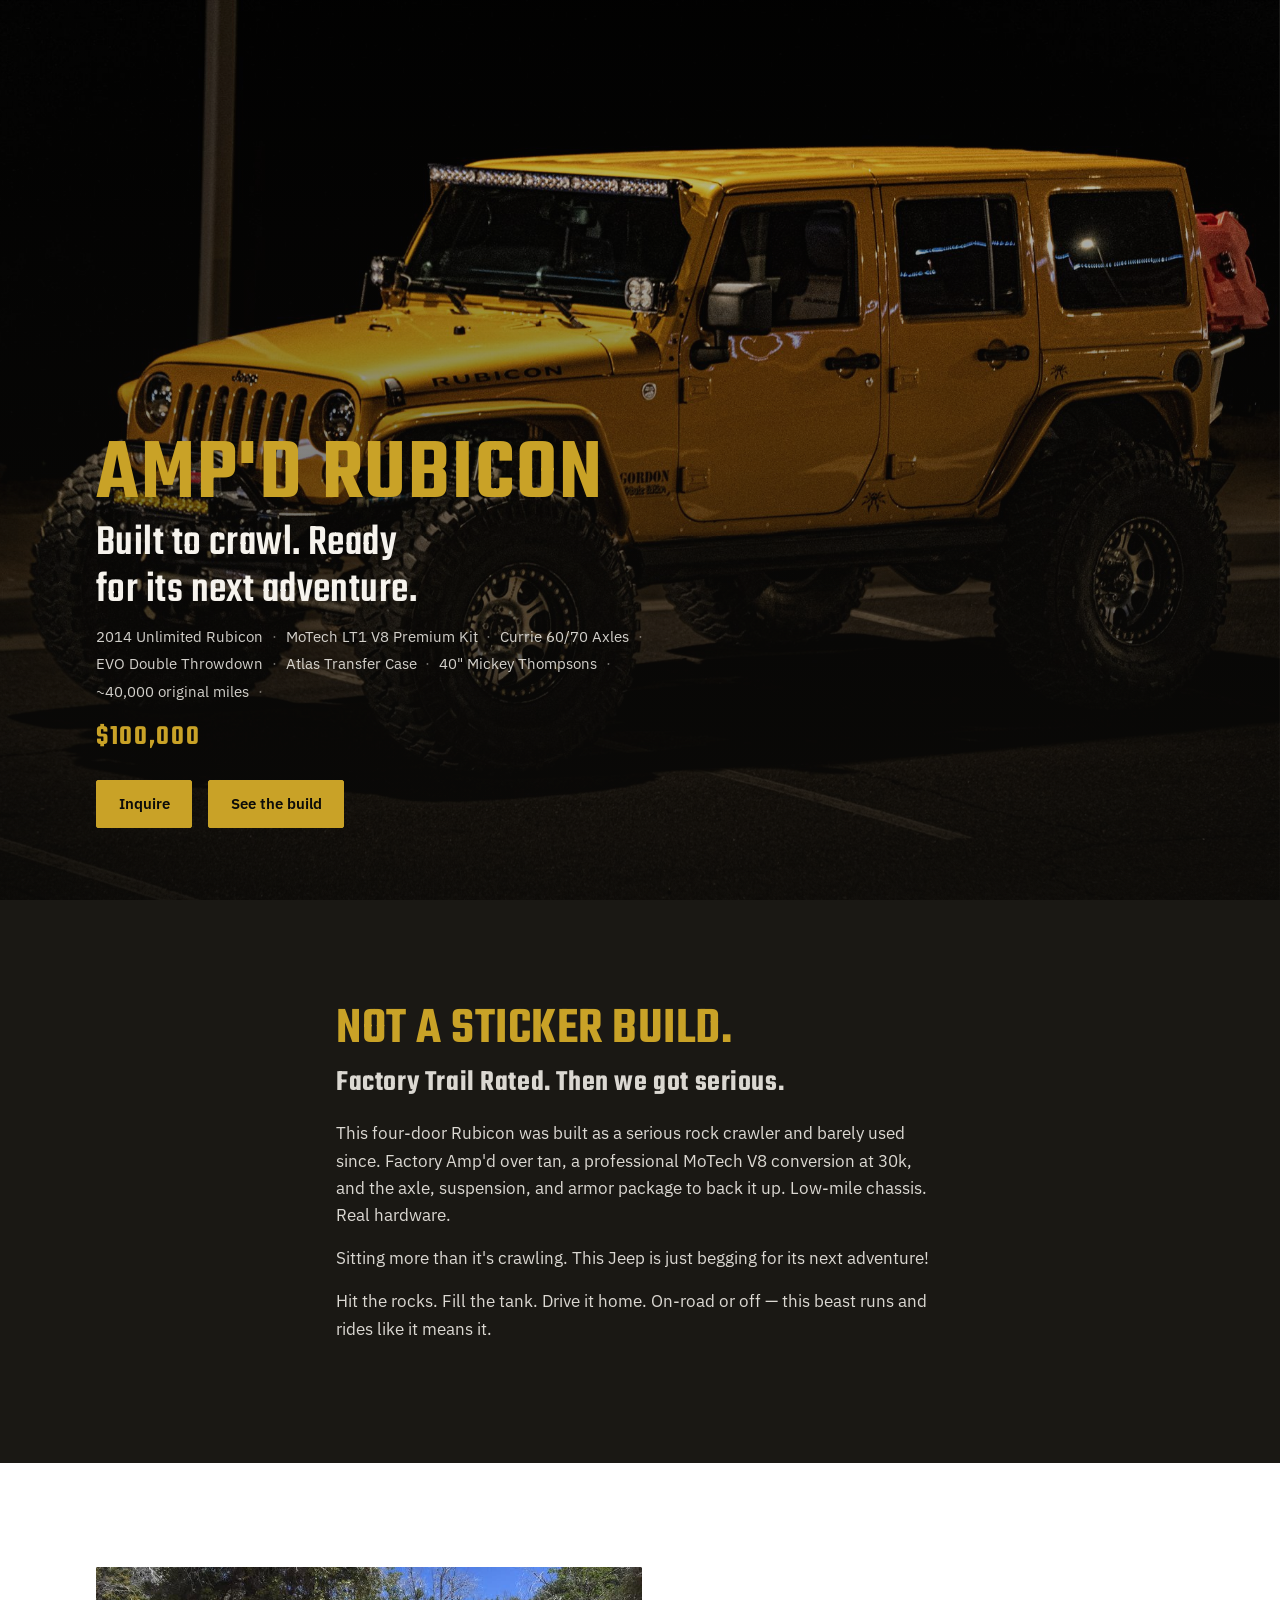
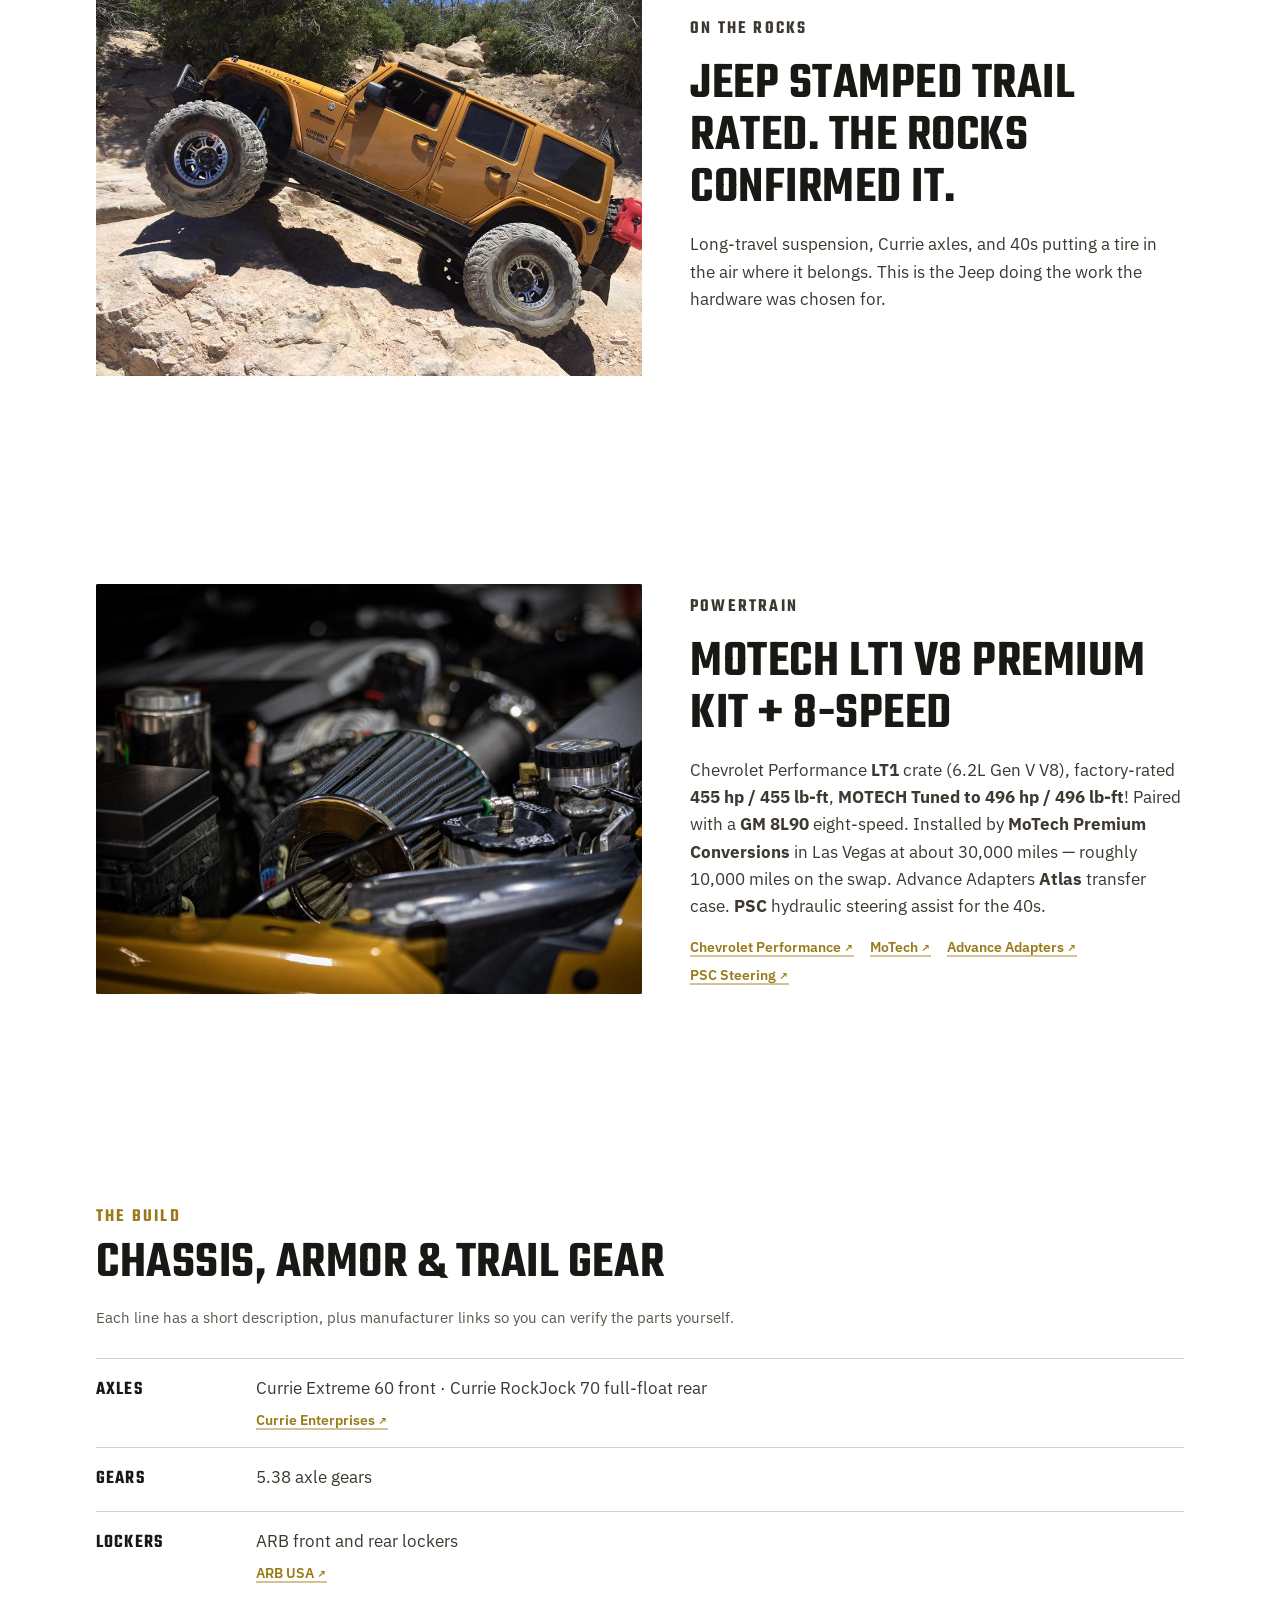
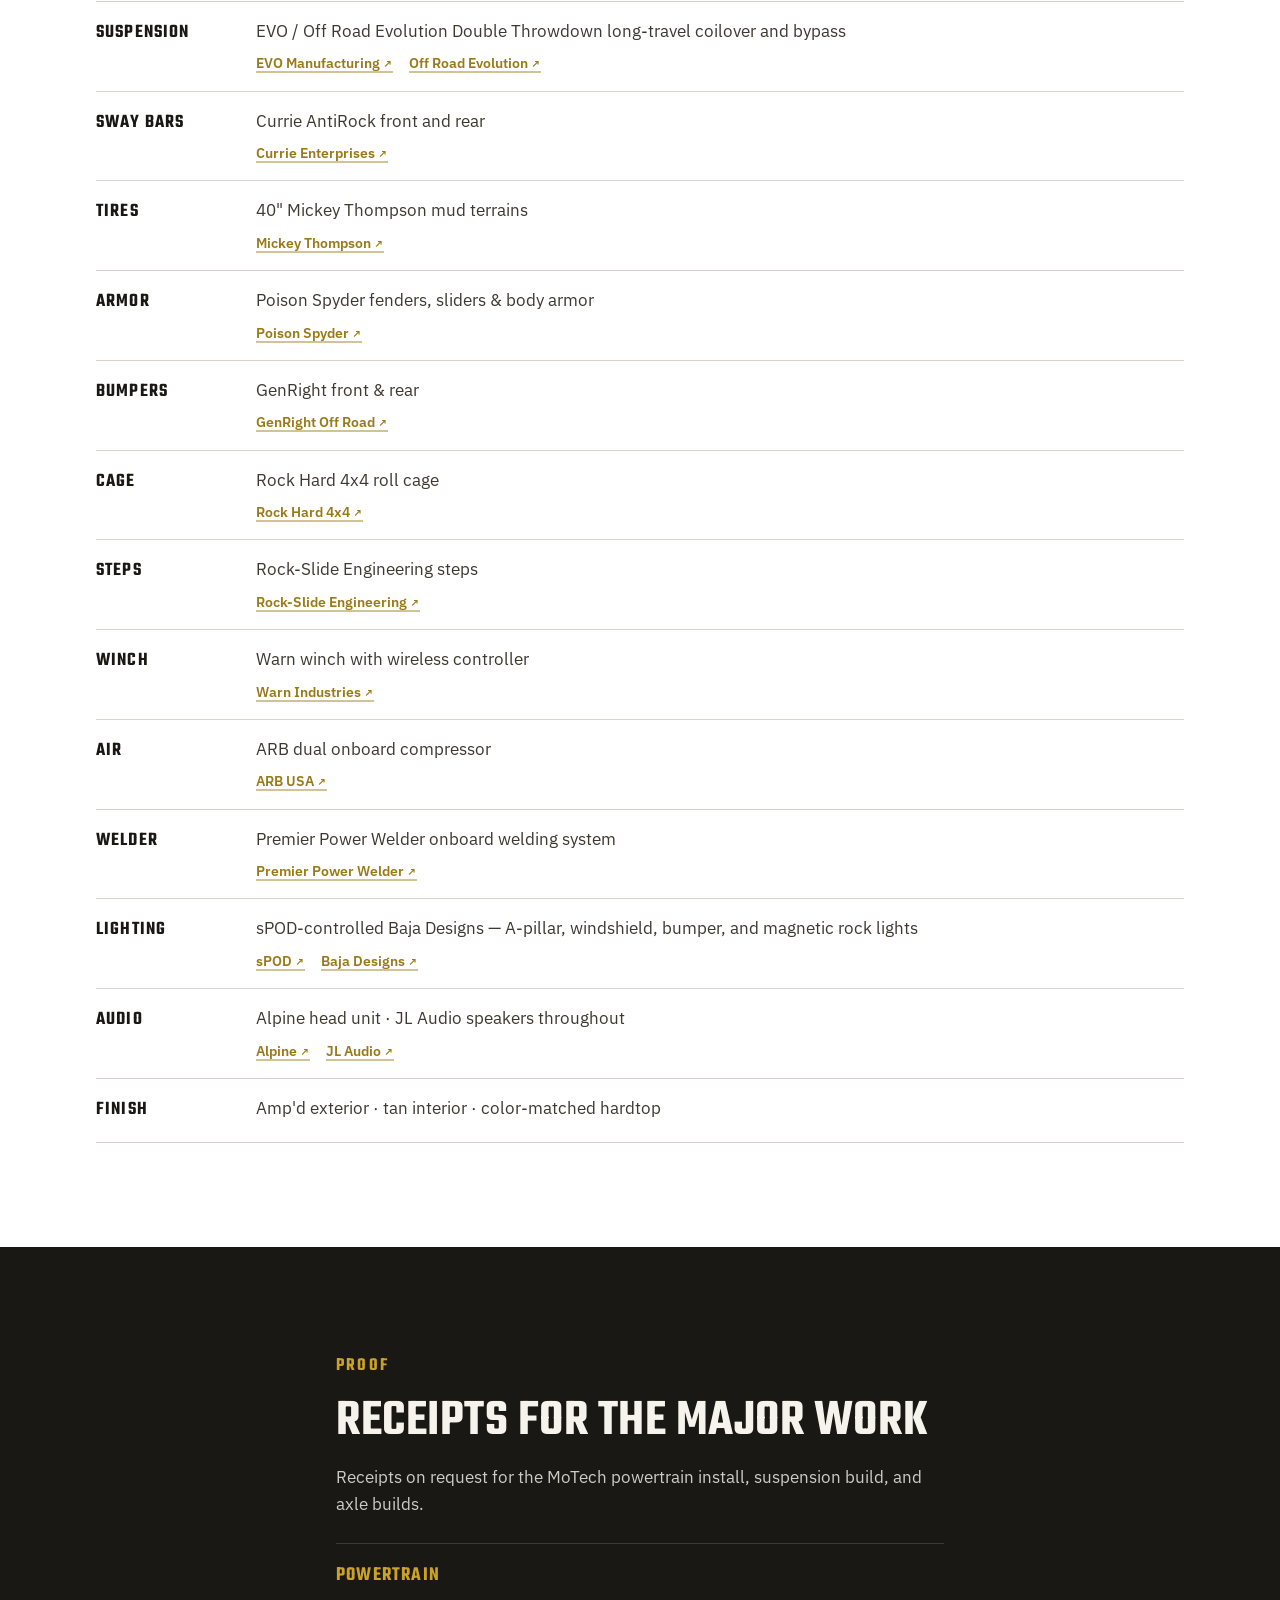
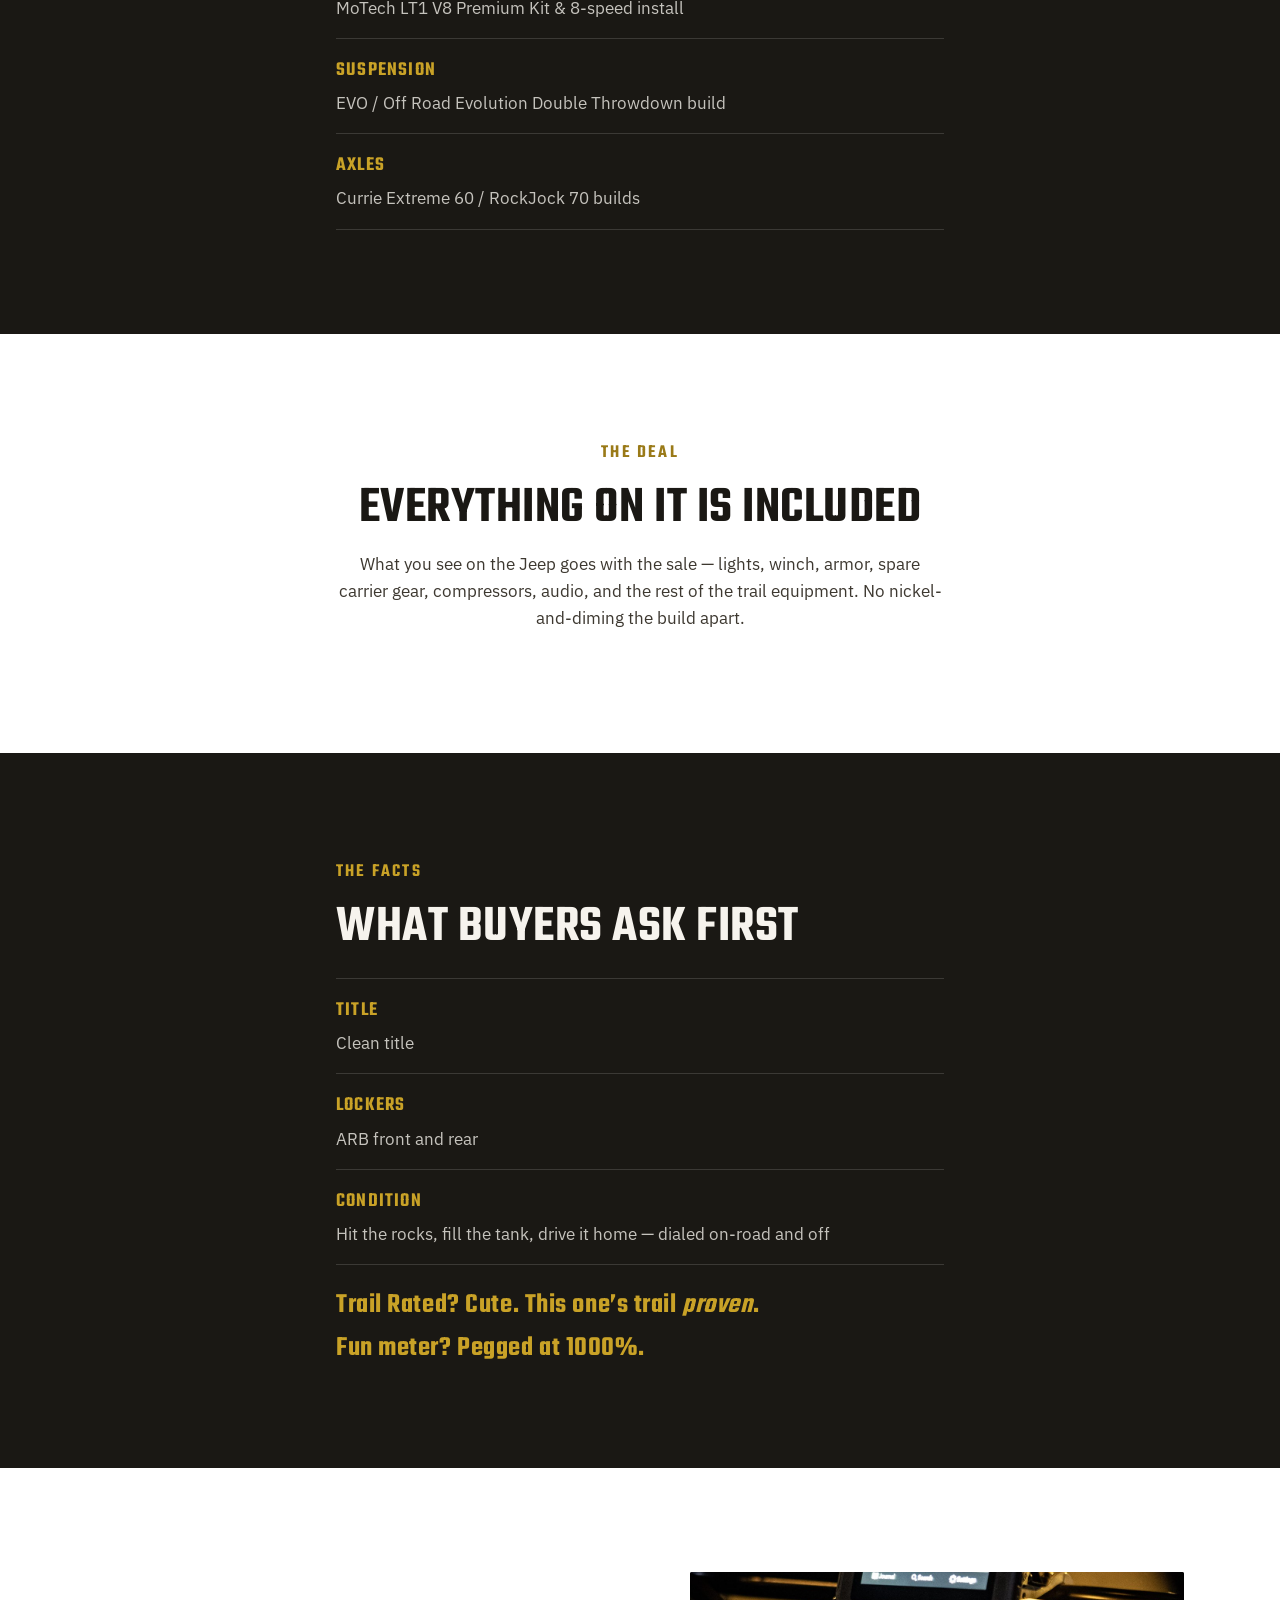
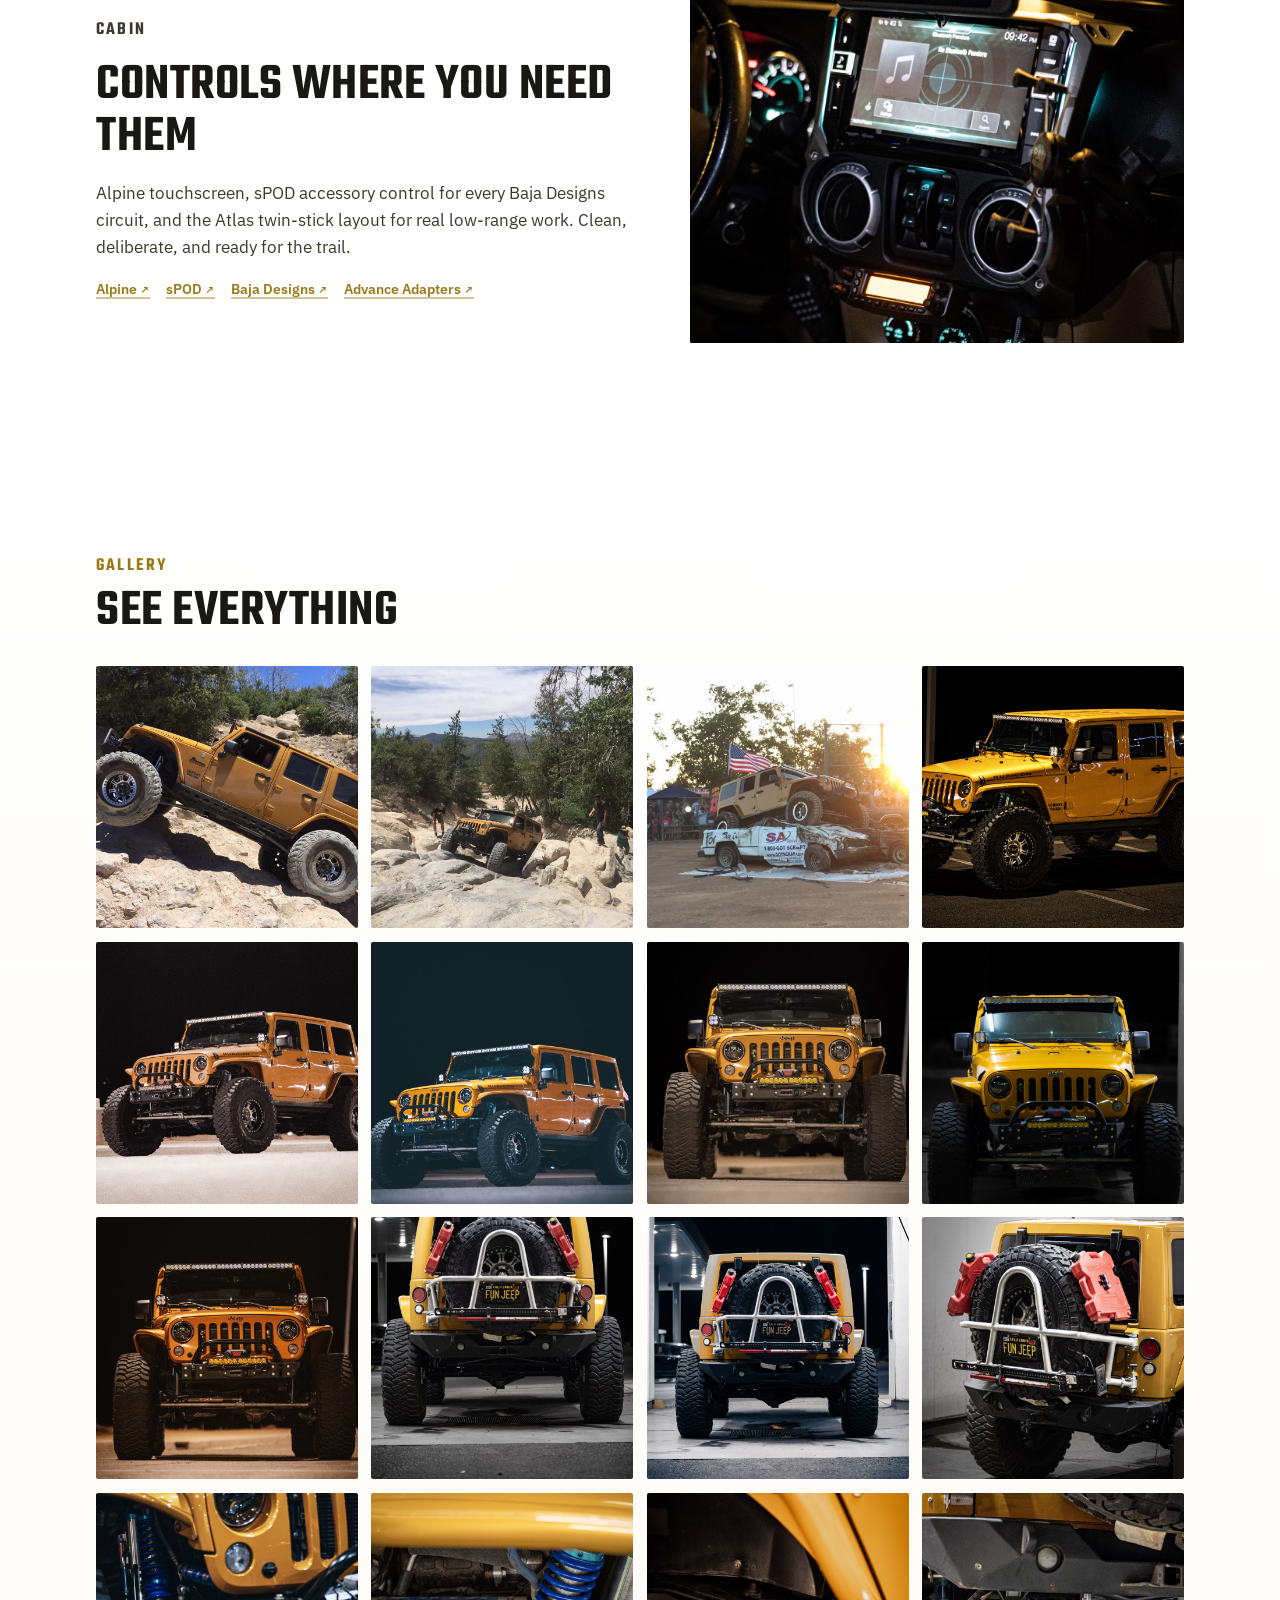
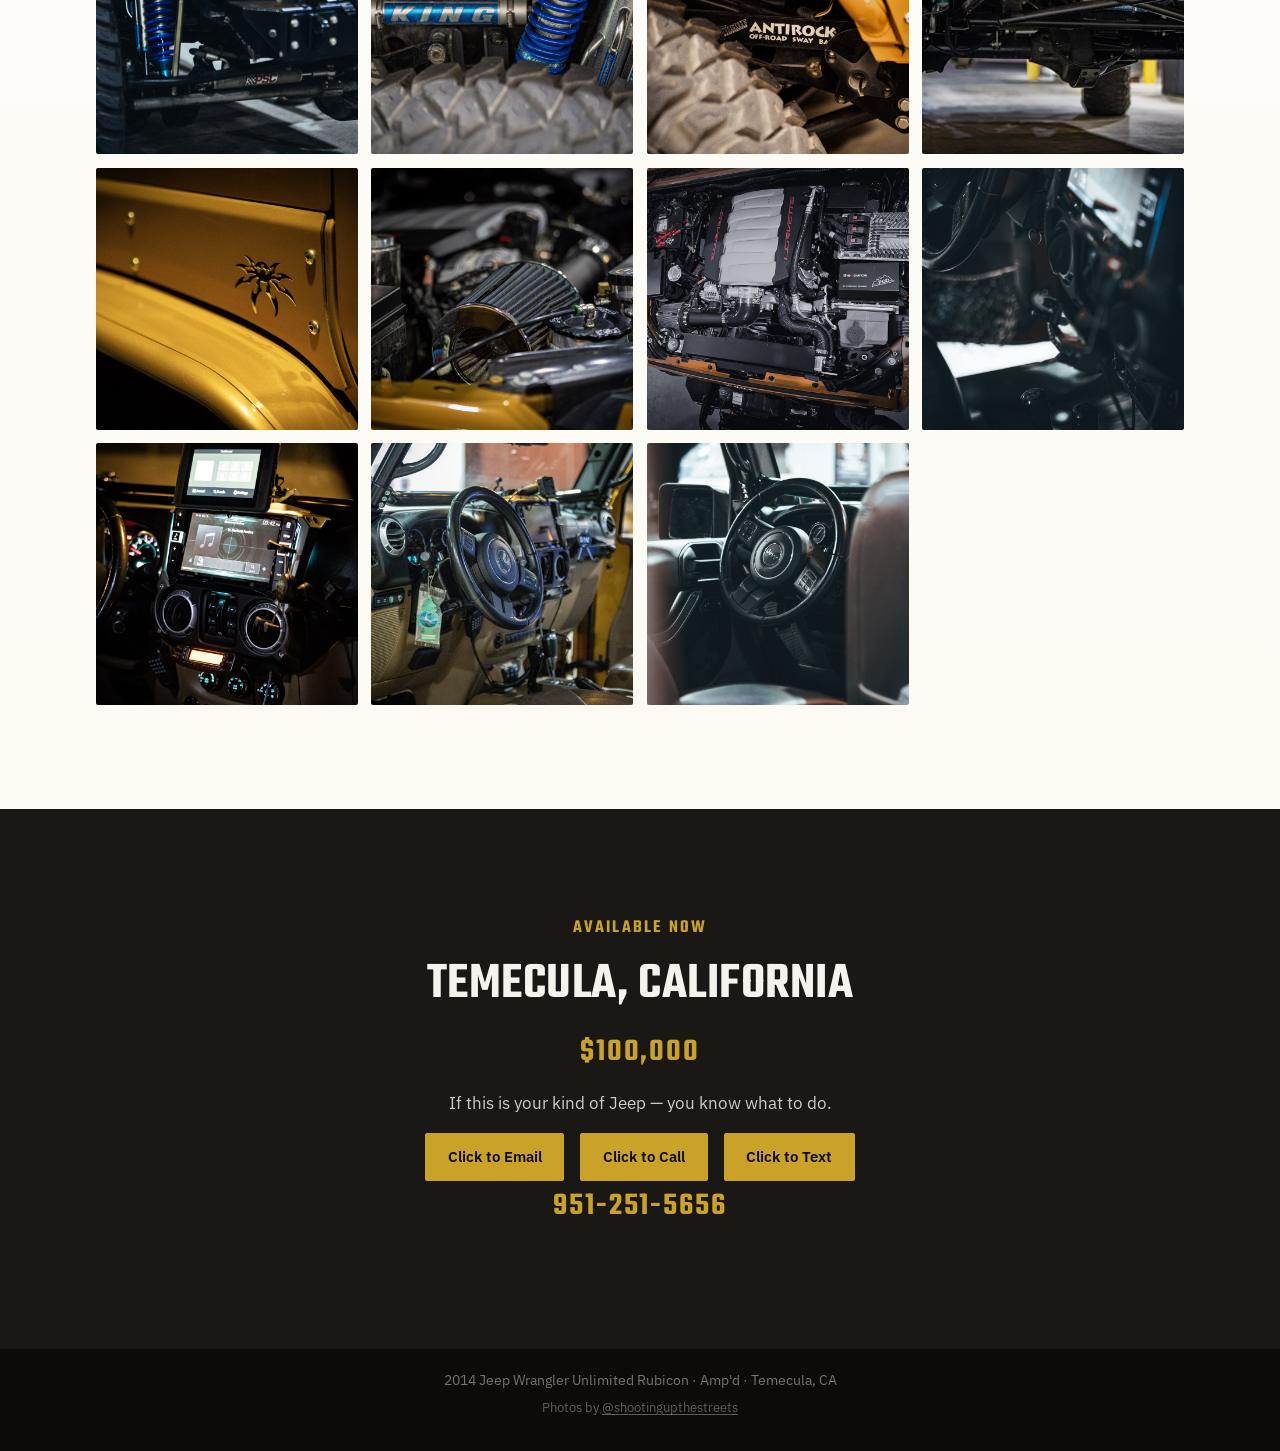
==== commit 897ba91c: "Rename the email CTA to Click to Email for consistency. Co-authored-by: Cursor <cursoragent@cursor.c" ====
--- a/index.html
+++ b/index.html
@@ -440,7 +440,7 @@
           If this is your kind of Jeep — you know what to do.
         </p>
         <div class="inquire-actions">
-          <a class="btn btn--primary" href="mailto:Adi@bbncs.com?subject=2014%20Amp'd%20Rubicon%20Inquiry">Email to inquire</a>
+          <a class="btn btn--primary" href="mailto:Adi@bbncs.com?subject=2014%20Amp'd%20Rubicon%20Inquiry">Click to Email</a>
           <a class="btn btn--primary" href="tel:+19512515656">Click to Call</a>
           <a class="btn btn--primary" href="sms:+19512515656">Click to Text</a>
         </div>
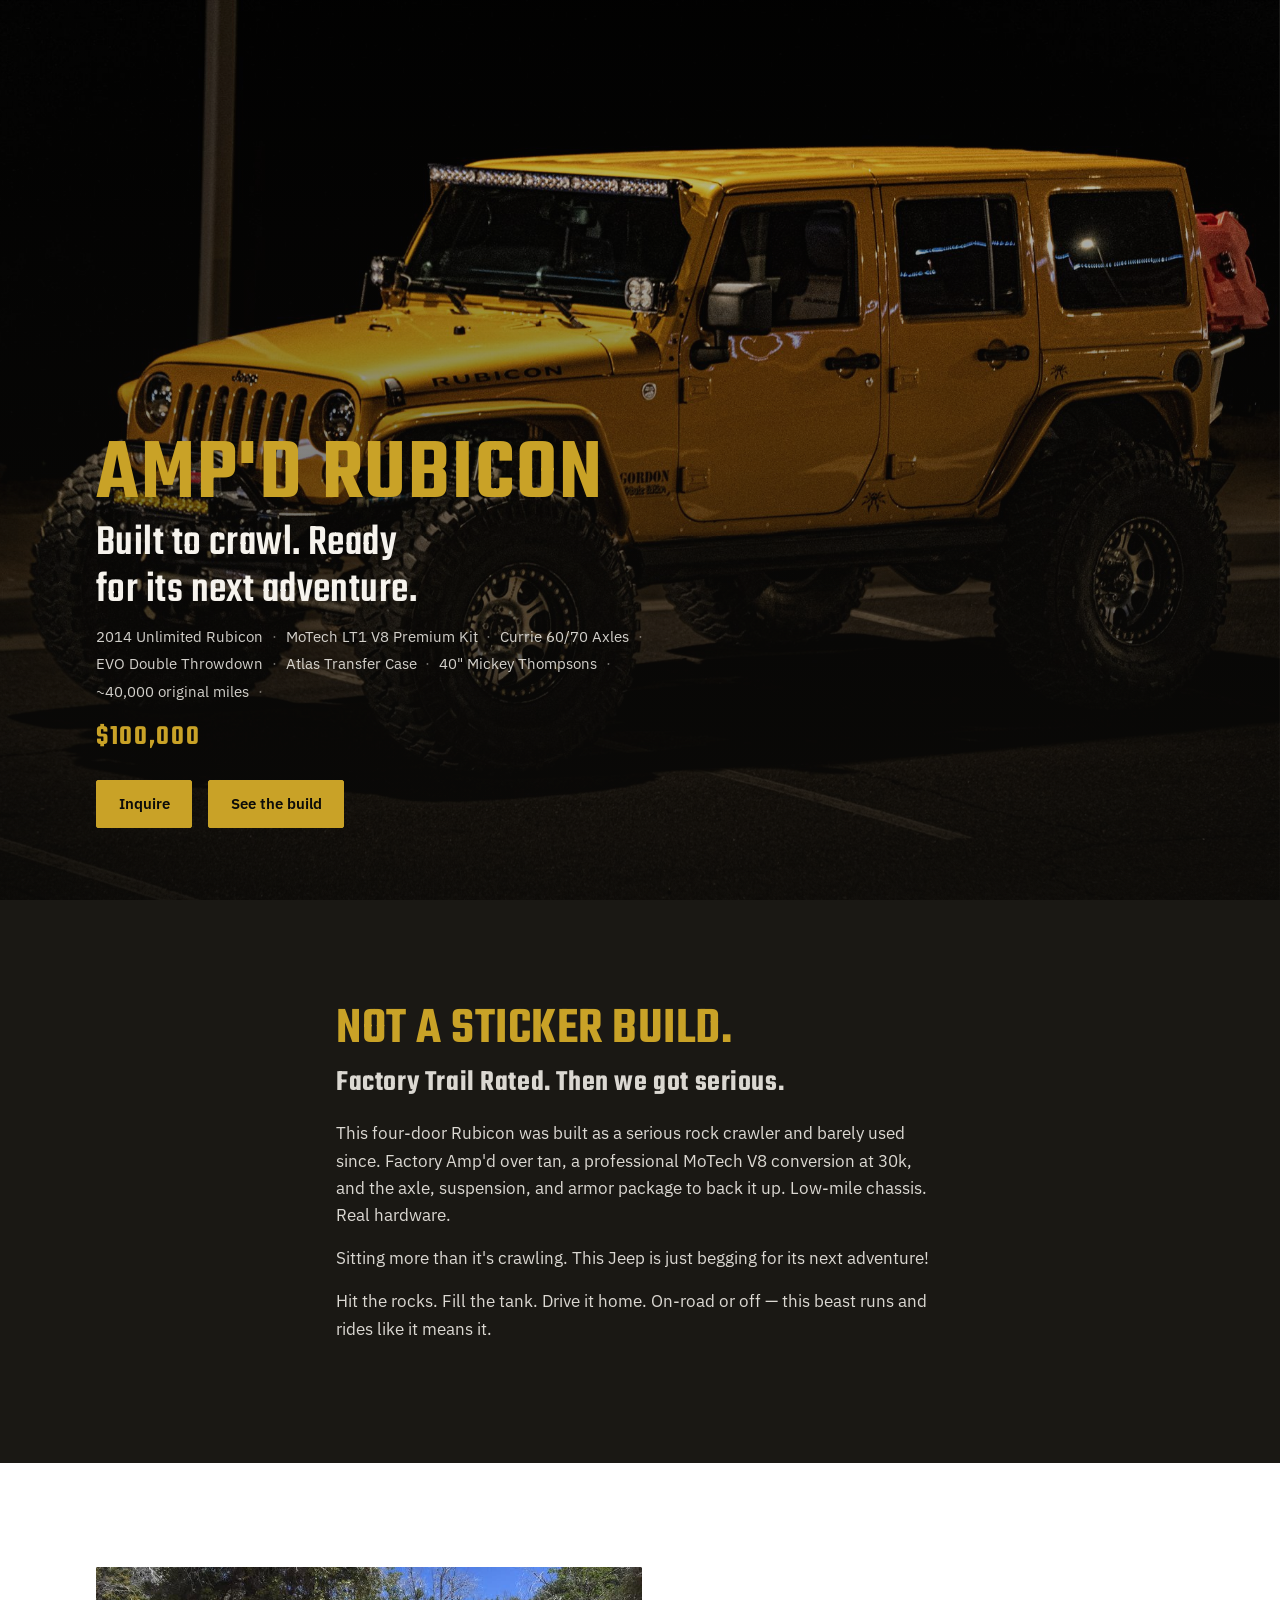
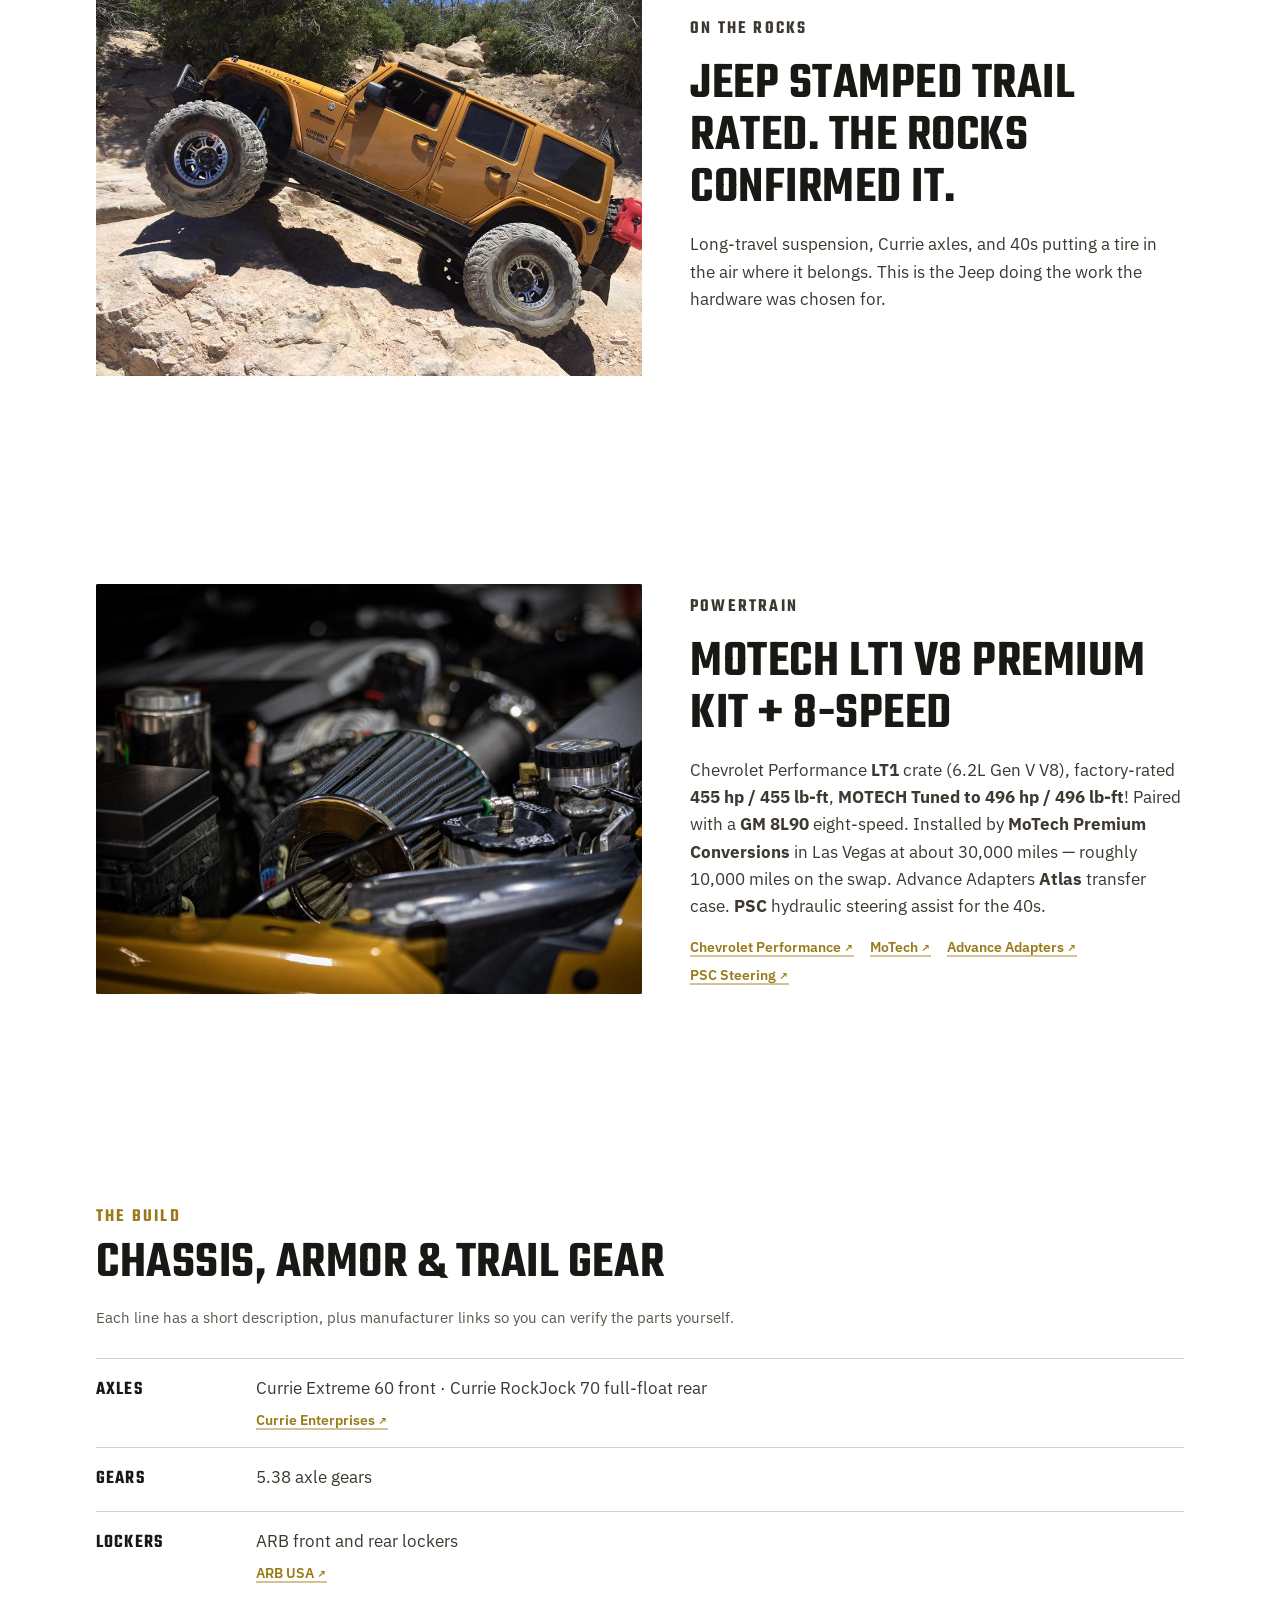
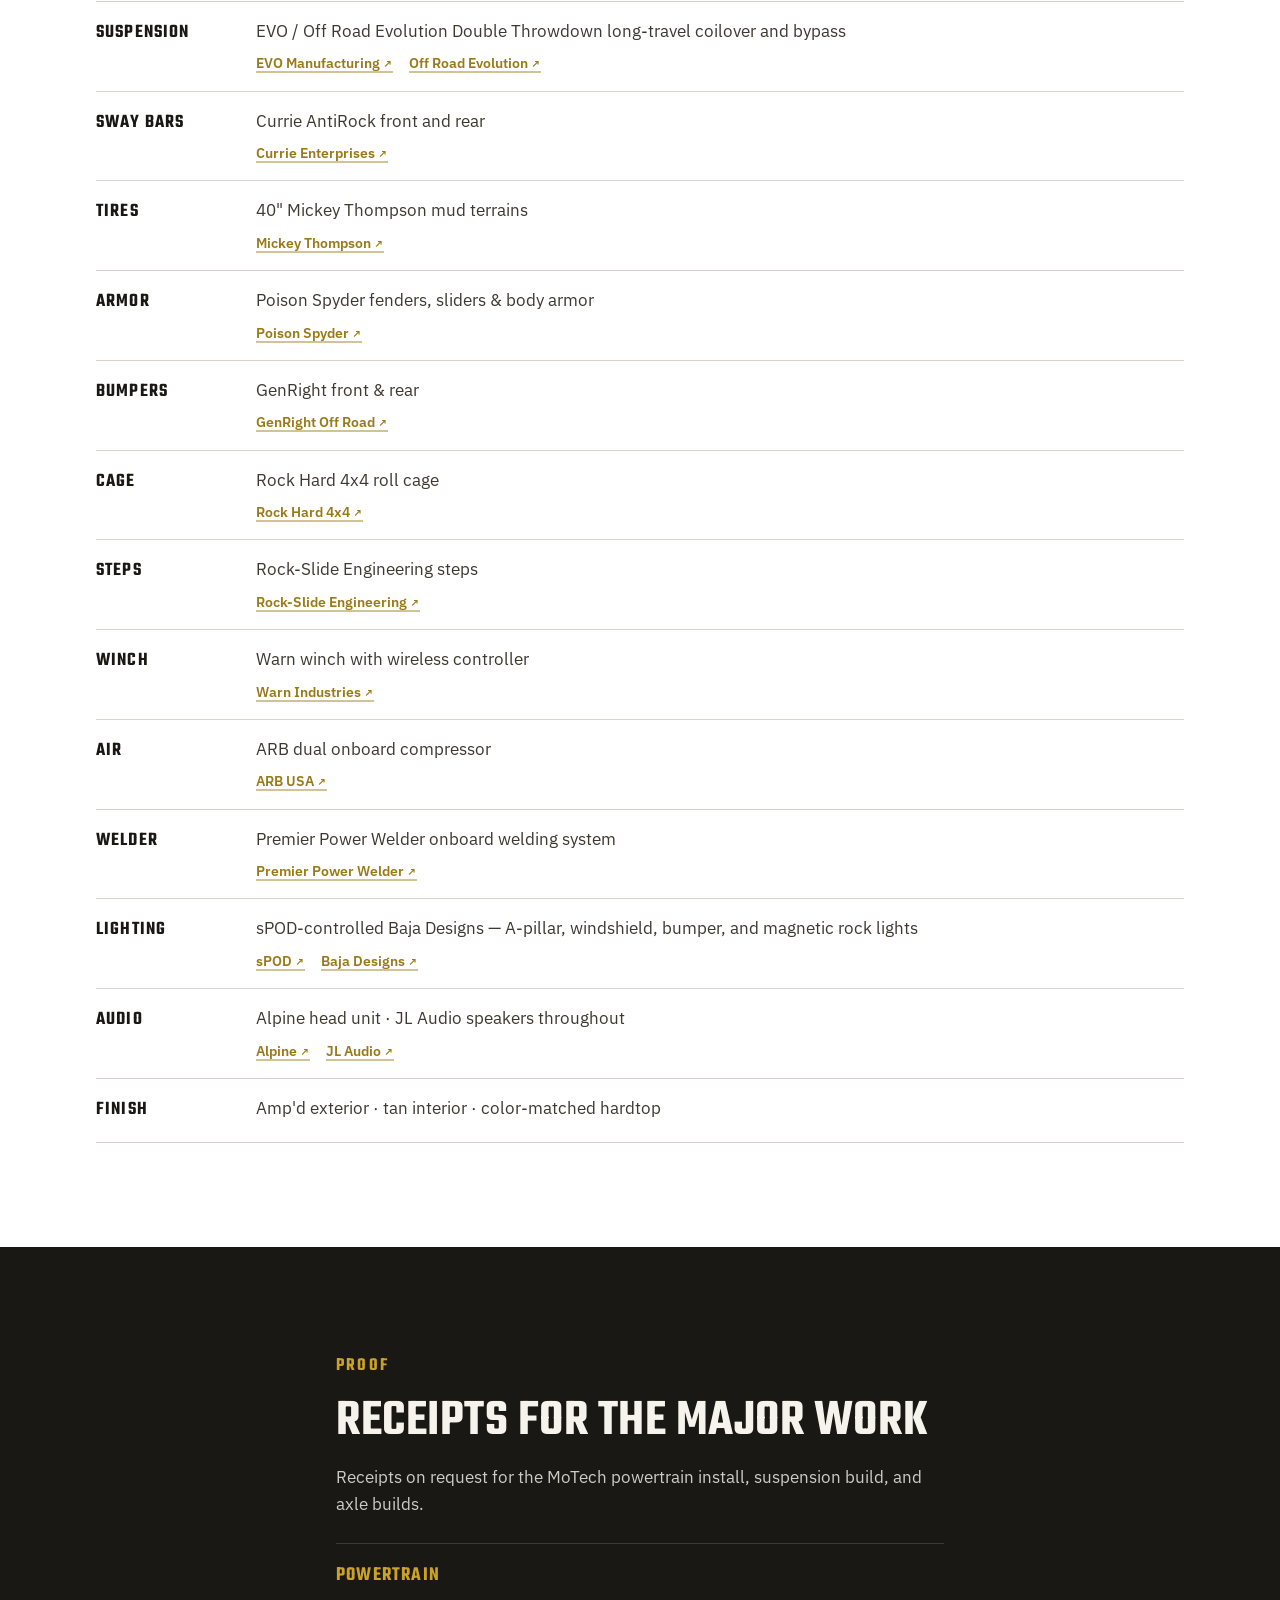
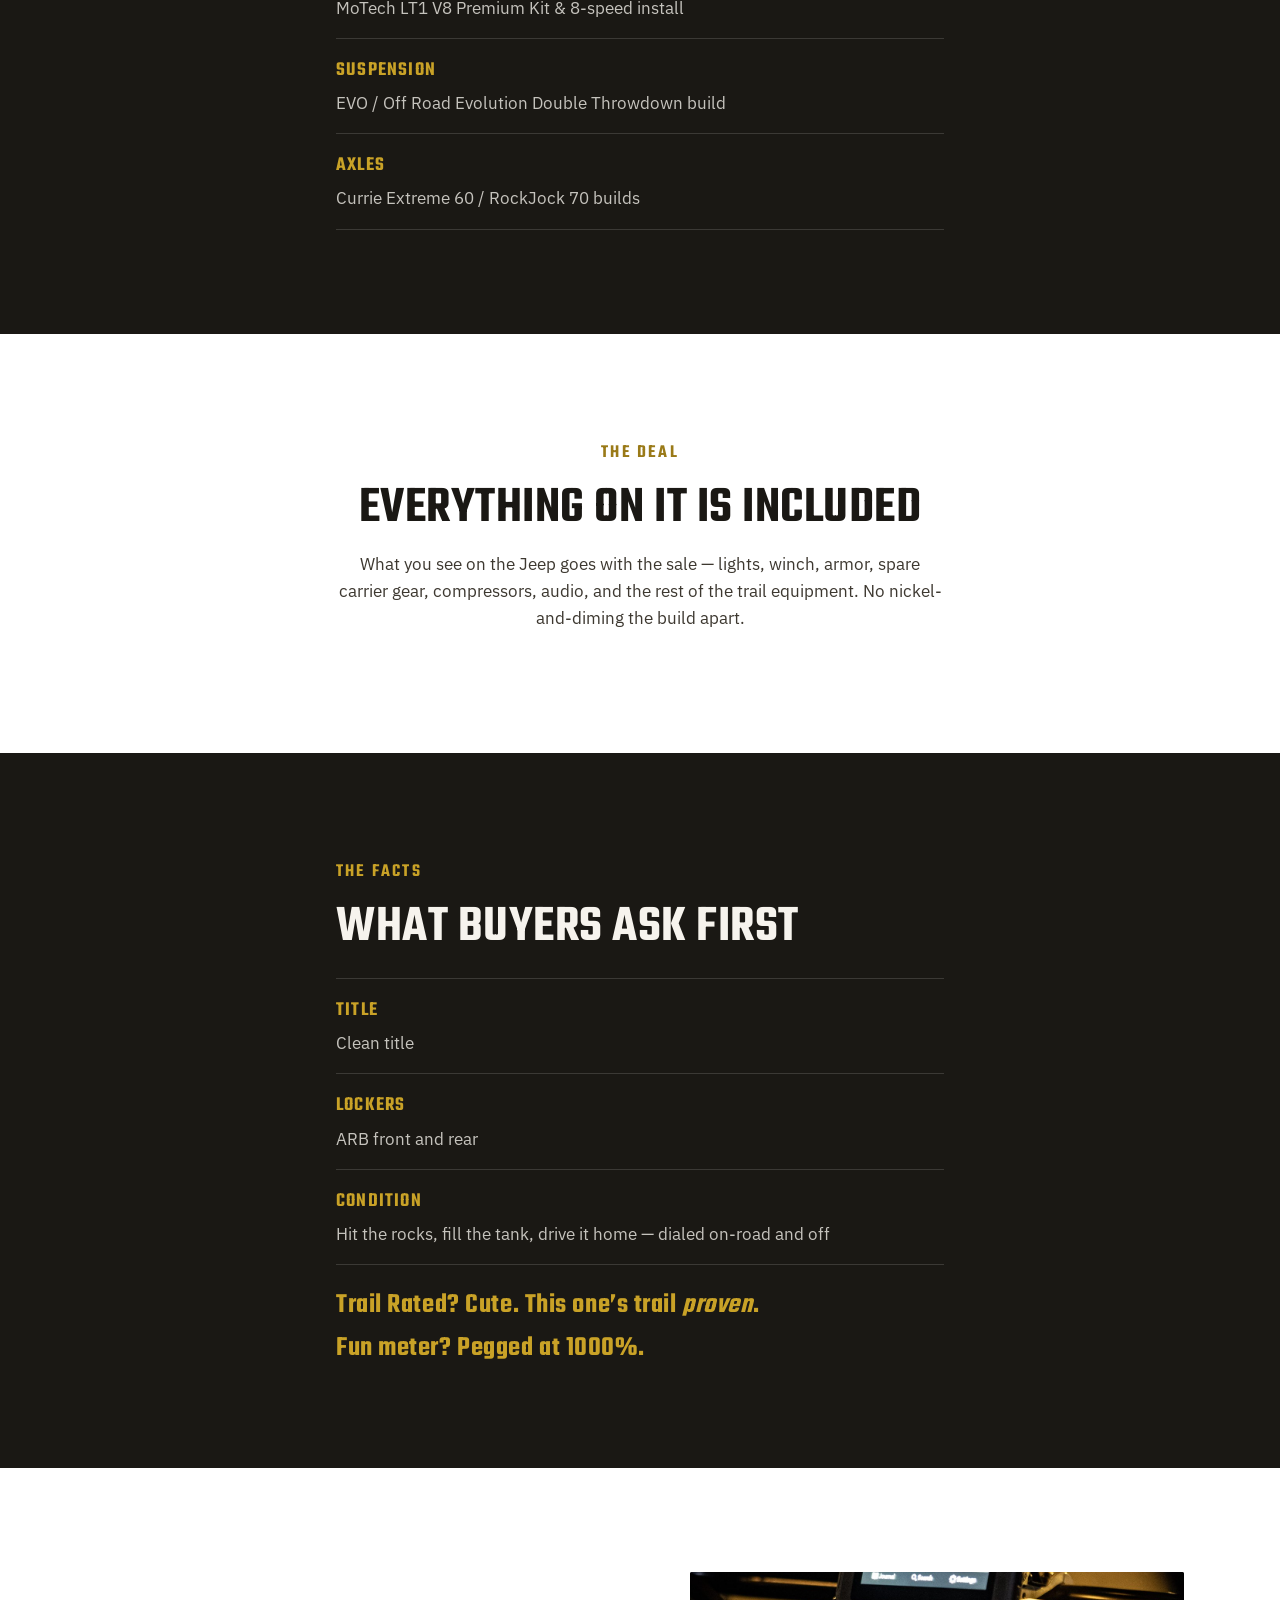
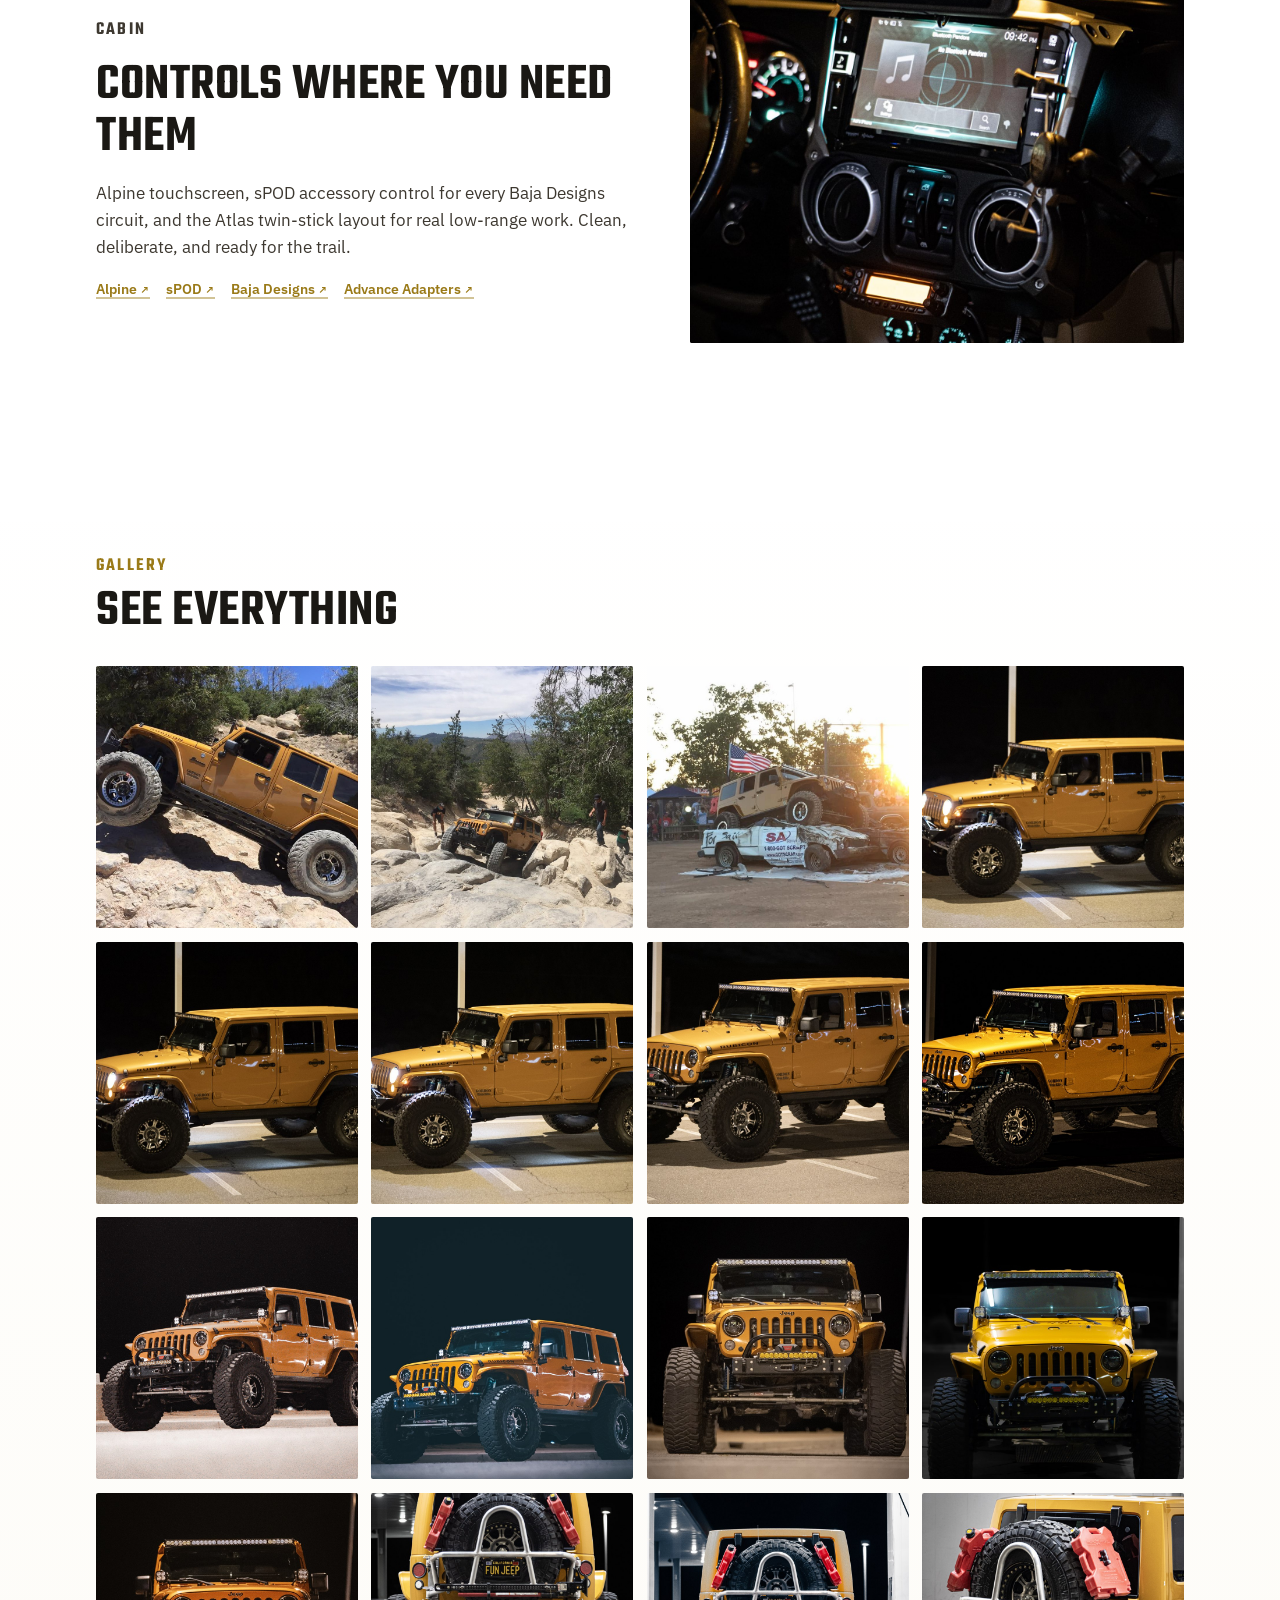
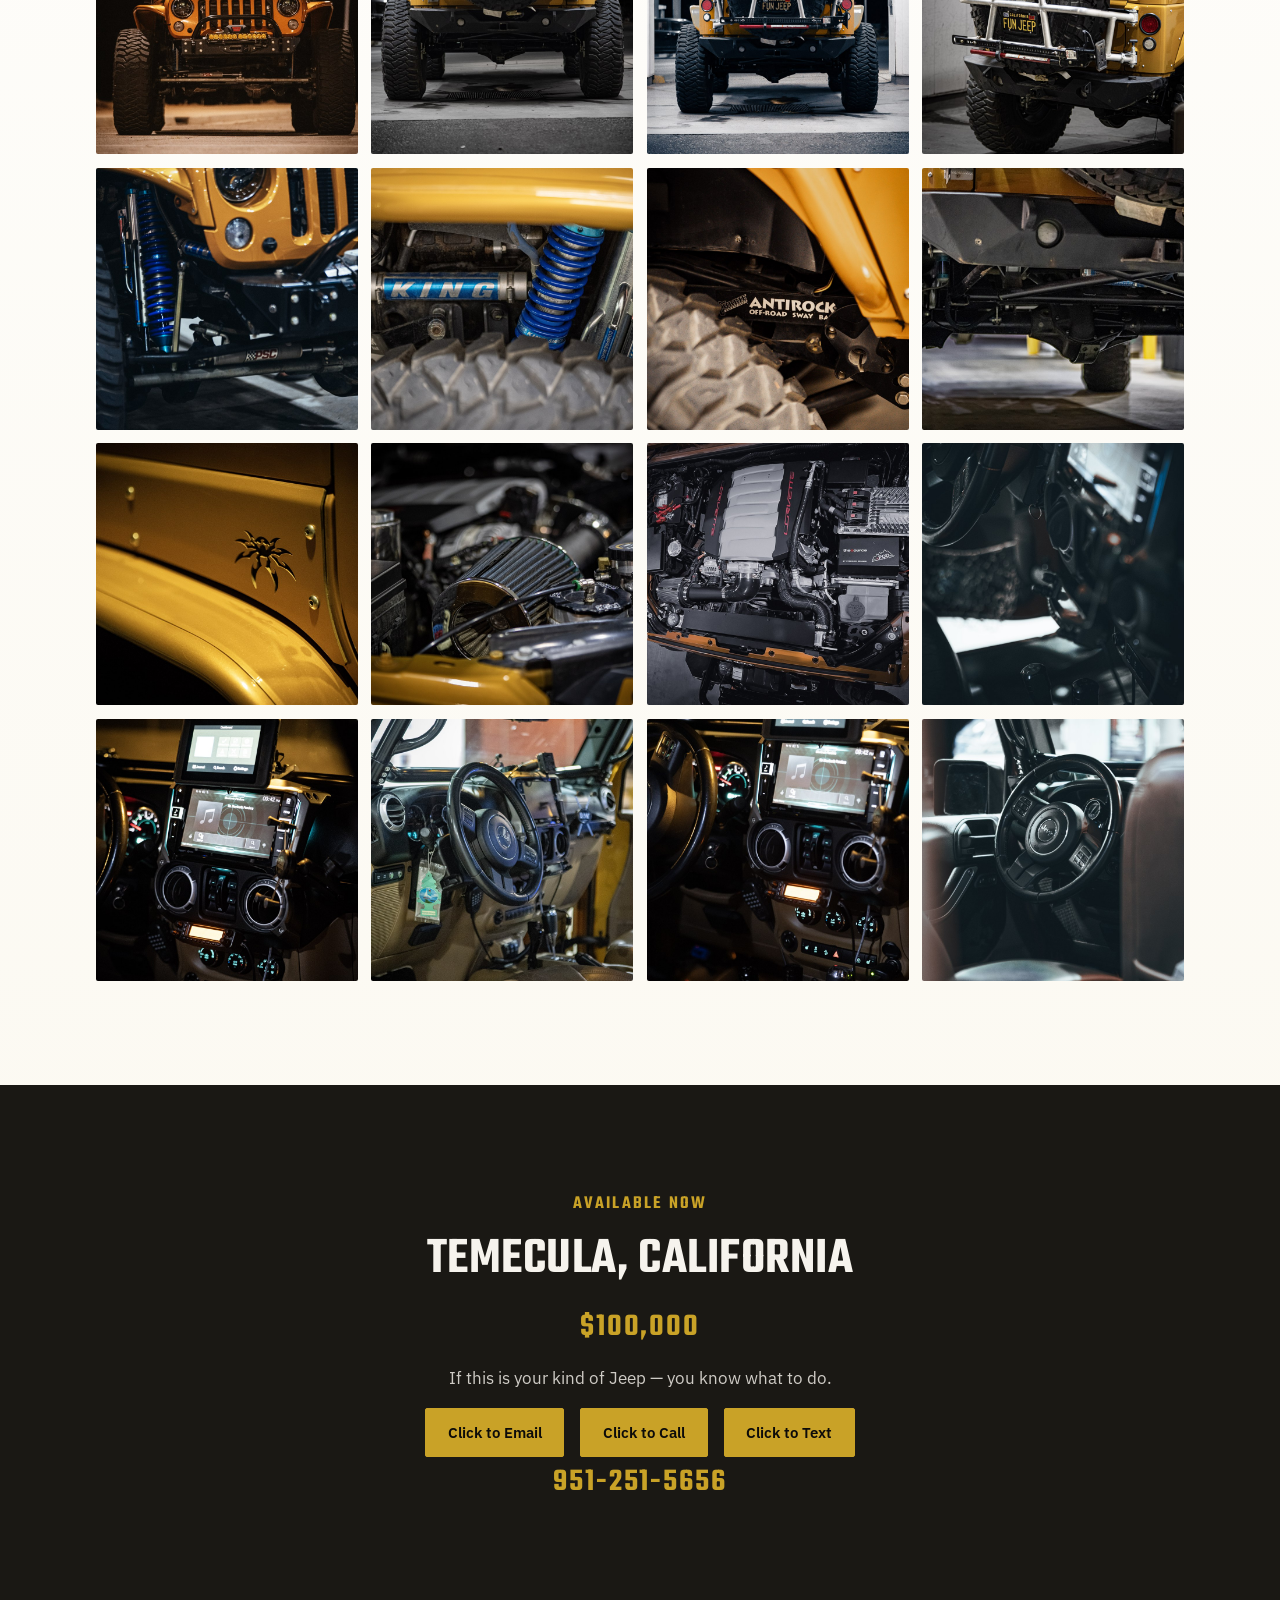
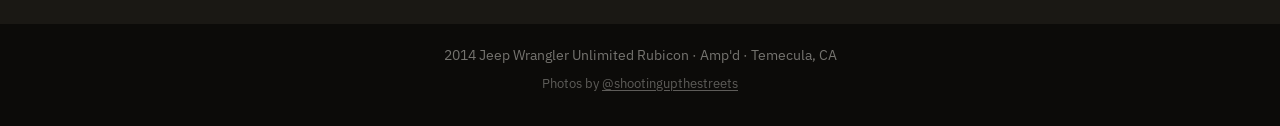
==== commit 8ff47ab0: "Add approved Lightroom side profiles, lit three-quarter, and cabin close-up. Co-authored-by: Cursor " ====
--- a/index.html
+++ b/index.html
@@ -367,6 +367,18 @@
           <button type="button" class="gallery__item" data-full="pics/21-carcrush.jpg" aria-label="Open event photo of Jeep climbing over a car">
             <img src="pics/thumbs/21-carcrush.jpg" alt="Climbing over a car at an event" loading="lazy" />
           </button>
+          <button type="button" class="gallery__item" data-full="pics/25-DSC02048.jpg" aria-label="Open full side profile with rock lights">
+            <img src="pics/thumbs/25-DSC02048.jpg" alt="Full side profile at night with rock lights on" loading="lazy" />
+          </button>
+          <button type="button" class="gallery__item" data-full="pics/26-DSC02050.jpg" aria-label="Open full side profile alternate">
+            <img src="pics/thumbs/26-DSC02050.jpg" alt="Full side profile alternate with lights on" loading="lazy" />
+          </button>
+          <button type="button" class="gallery__item" data-full="pics/27-DSC02049.jpg" aria-label="Open three-quarter view with headlights and rock lights">
+            <img src="pics/thumbs/27-DSC02049.jpg" alt="Three-quarter night view with headlights and rock lights" loading="lazy" />
+          </button>
+          <button type="button" class="gallery__item" data-full="pics/28-DSC02057.jpg" aria-label="Open three-quarter clean stance view">
+            <img src="pics/thumbs/28-DSC02057.jpg" alt="Three-quarter night stance" loading="lazy" />
+          </button>
           <button type="button" class="gallery__item" data-full="pics/5-DSC02056.jpg" aria-label="Open front three-quarter view">
             <img src="pics/thumbs/5-DSC02056.jpg" alt="Front three-quarter view at night" loading="lazy" />
           </button>
@@ -423,6 +435,9 @@
           </button>
           <button type="button" class="gallery__item" data-full="pics/14-DSC02018.jpg" aria-label="Open full cockpit interior view">
             <img src="pics/thumbs/14-DSC02018.jpg" alt="Cockpit interior with roll cage, Alpine head unit, and RAM mount" loading="lazy" />
+          </button>
+          <button type="button" class="gallery__item" data-full="pics/29-DSC02047.jpg" aria-label="Open cabin electronics close-up">
+            <img src="pics/thumbs/29-DSC02047.jpg" alt="Cabin close-up with Alpine screen, radio, and twin-stick shifters" loading="lazy" />
           </button>
           <button type="button" class="gallery__item" data-full="pics/2-DSC02014.jpg" aria-label="Open steering wheel view">
             <img src="pics/thumbs/2-DSC02014.jpg" alt="Driver seating position" loading="lazy" />
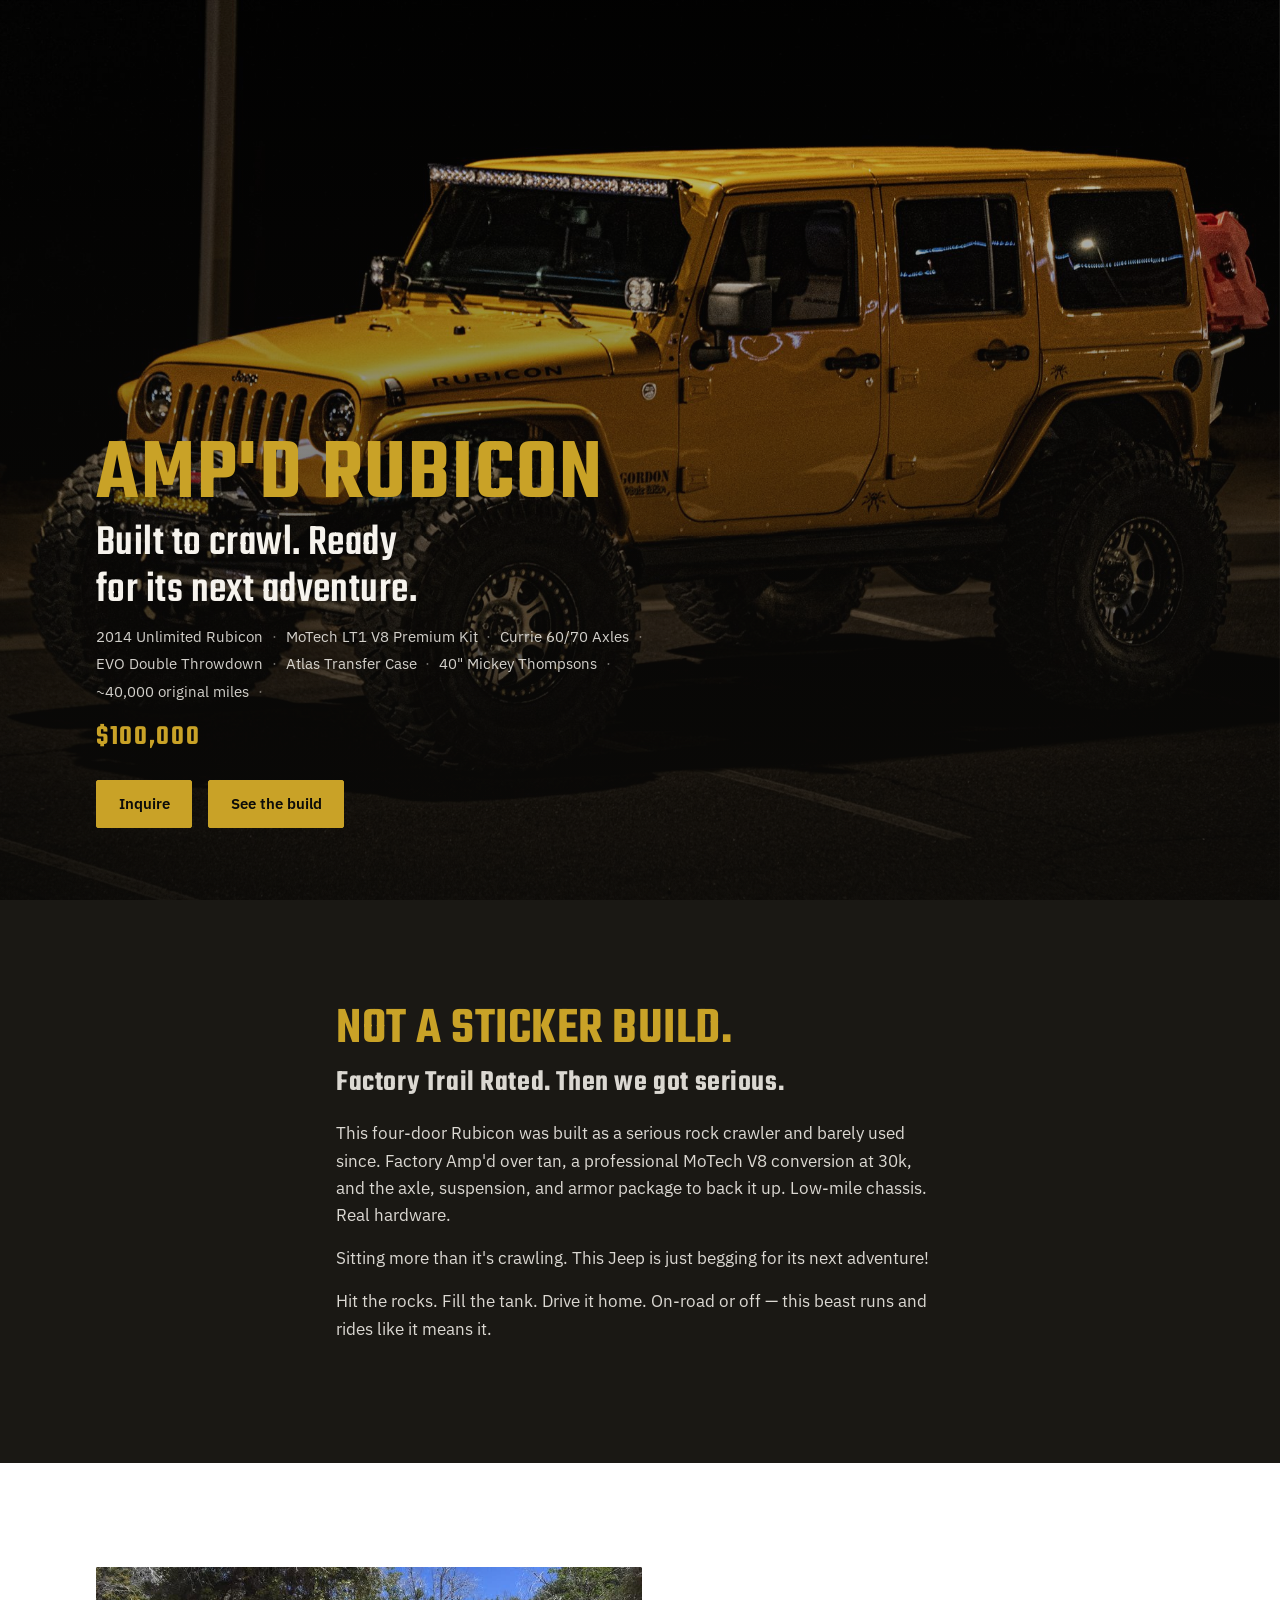
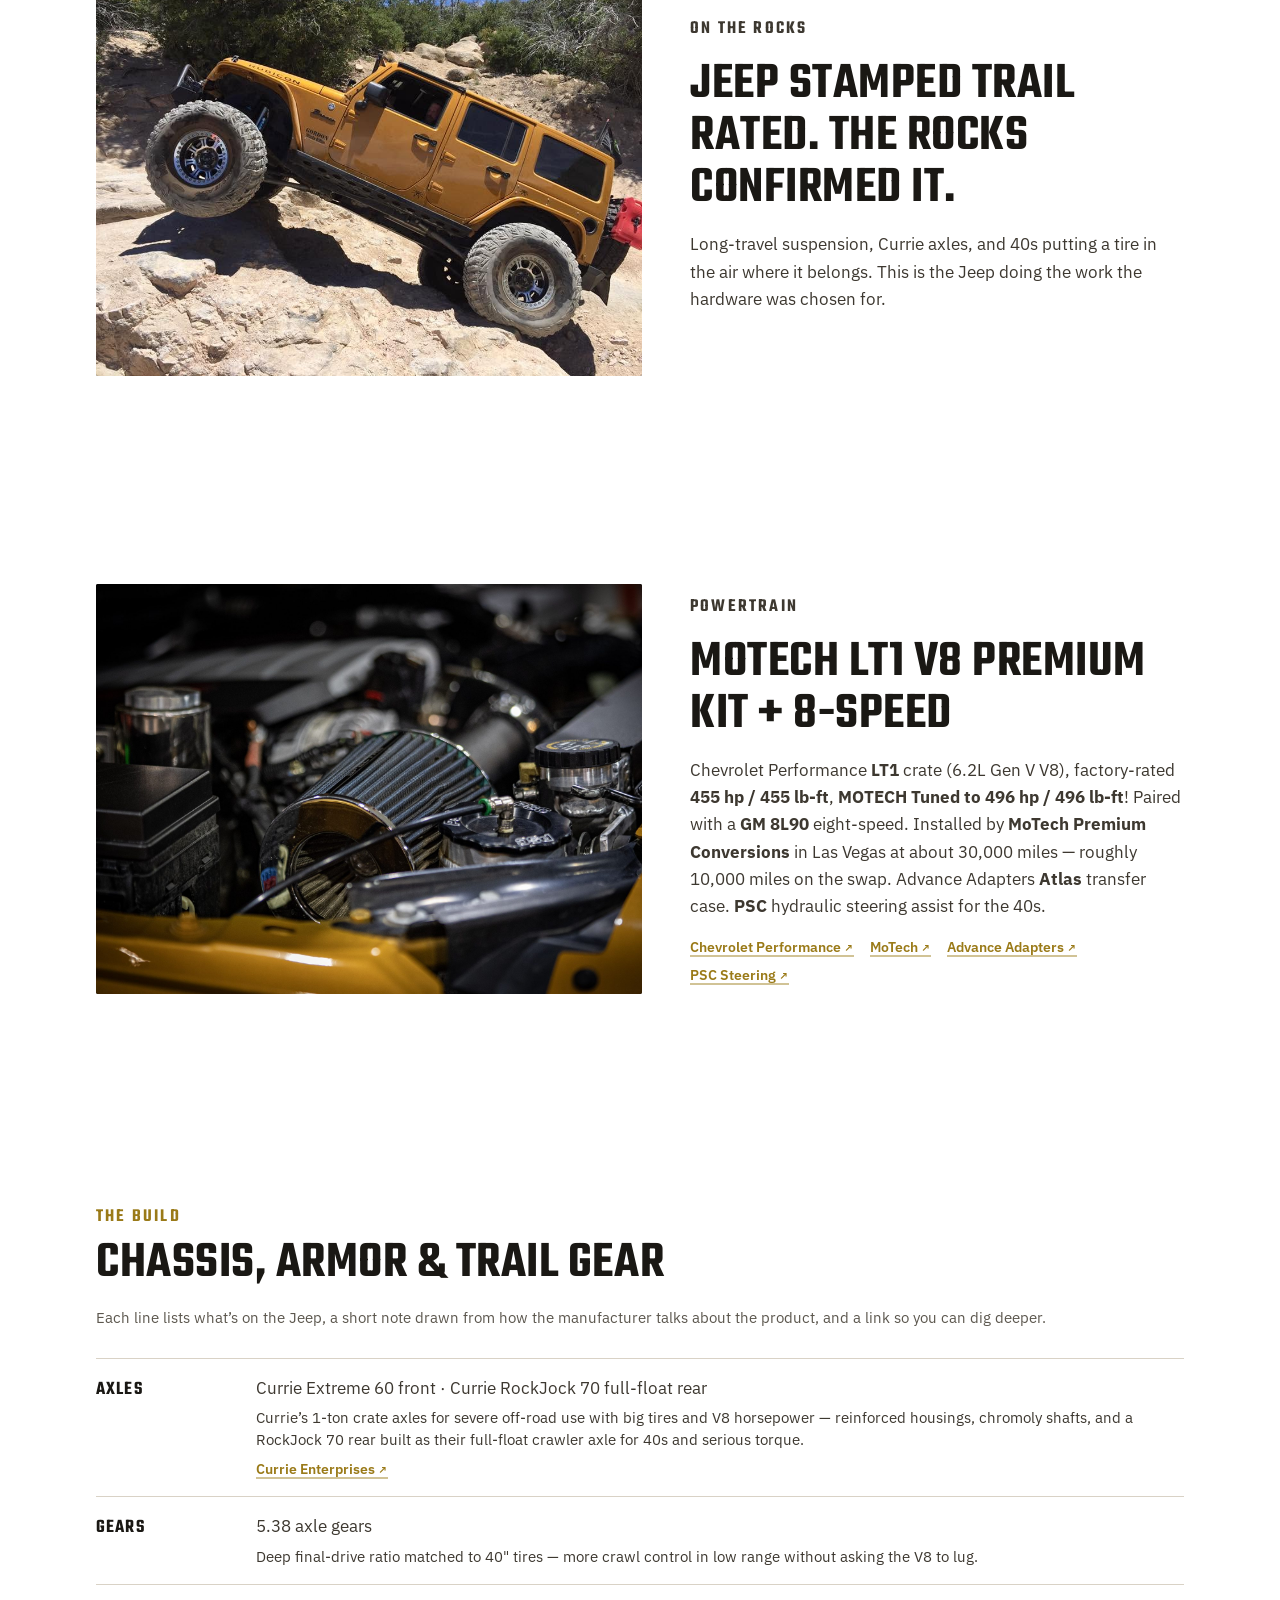
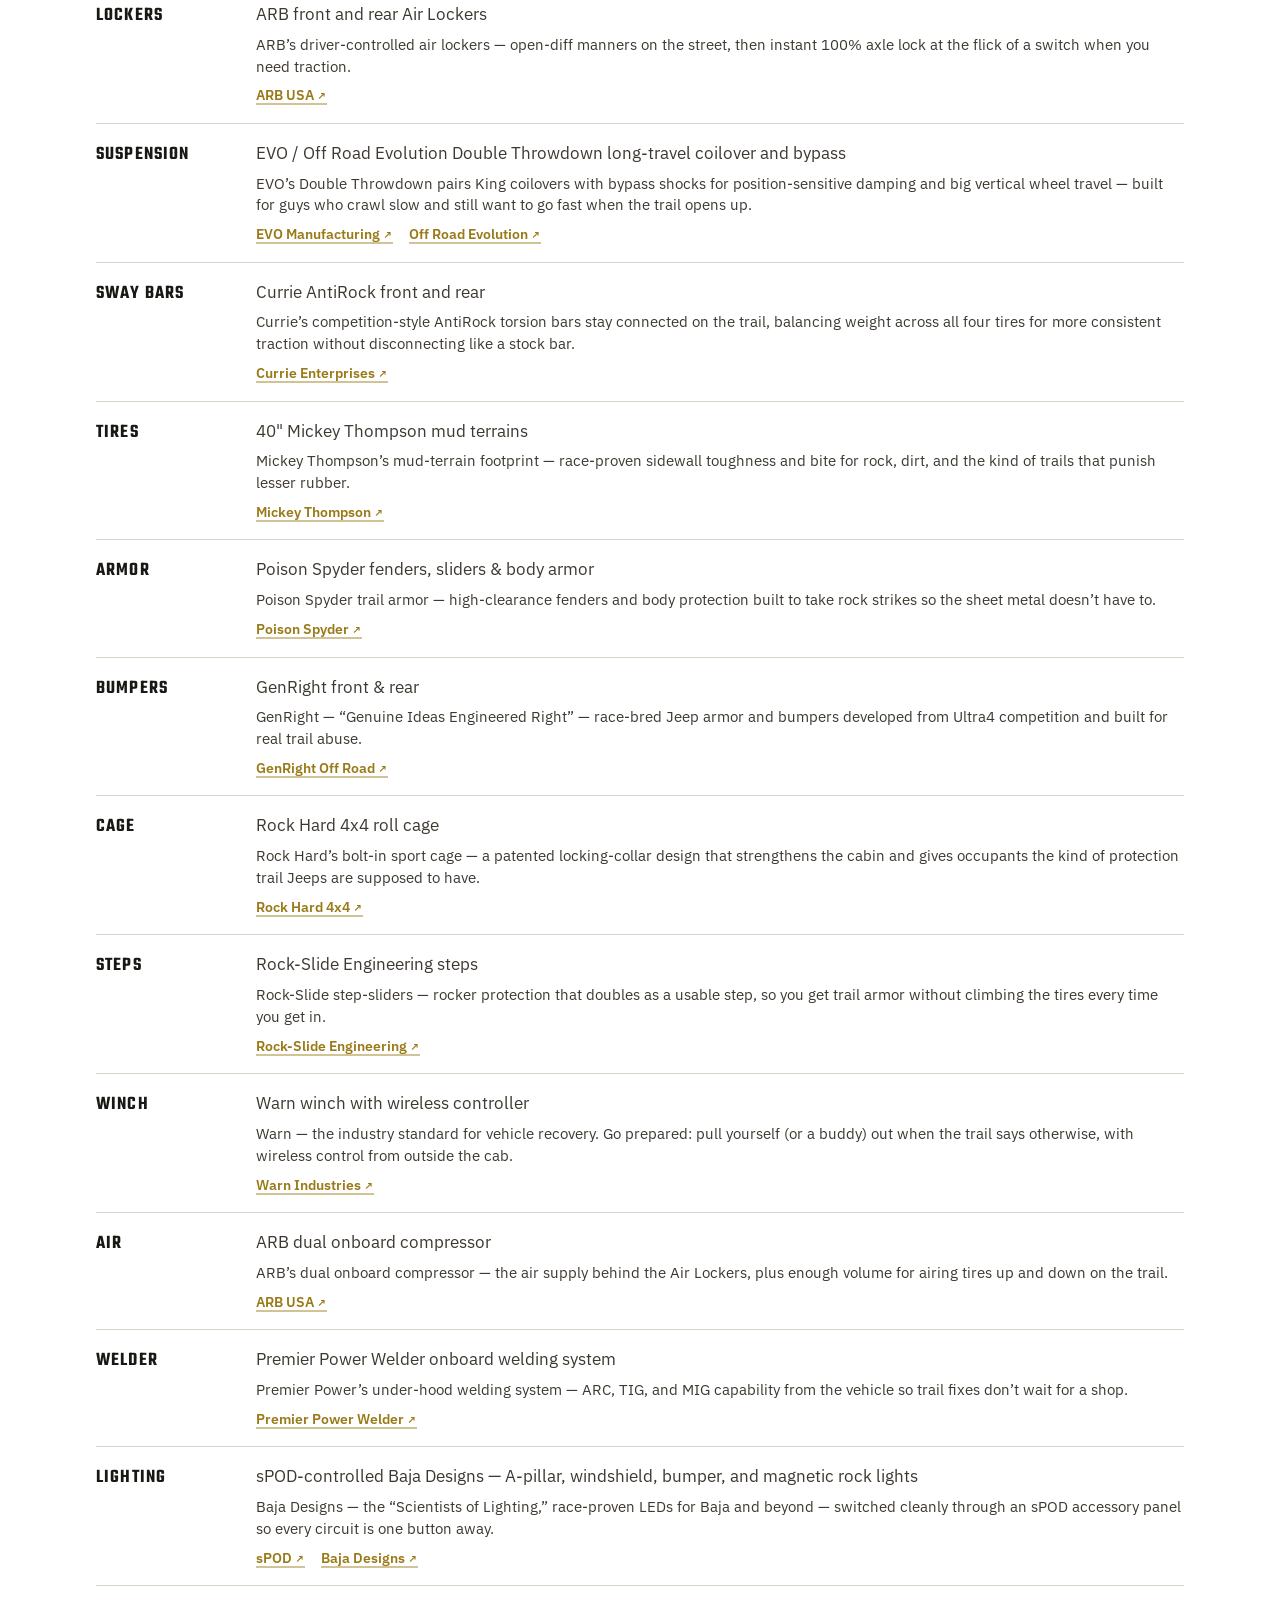
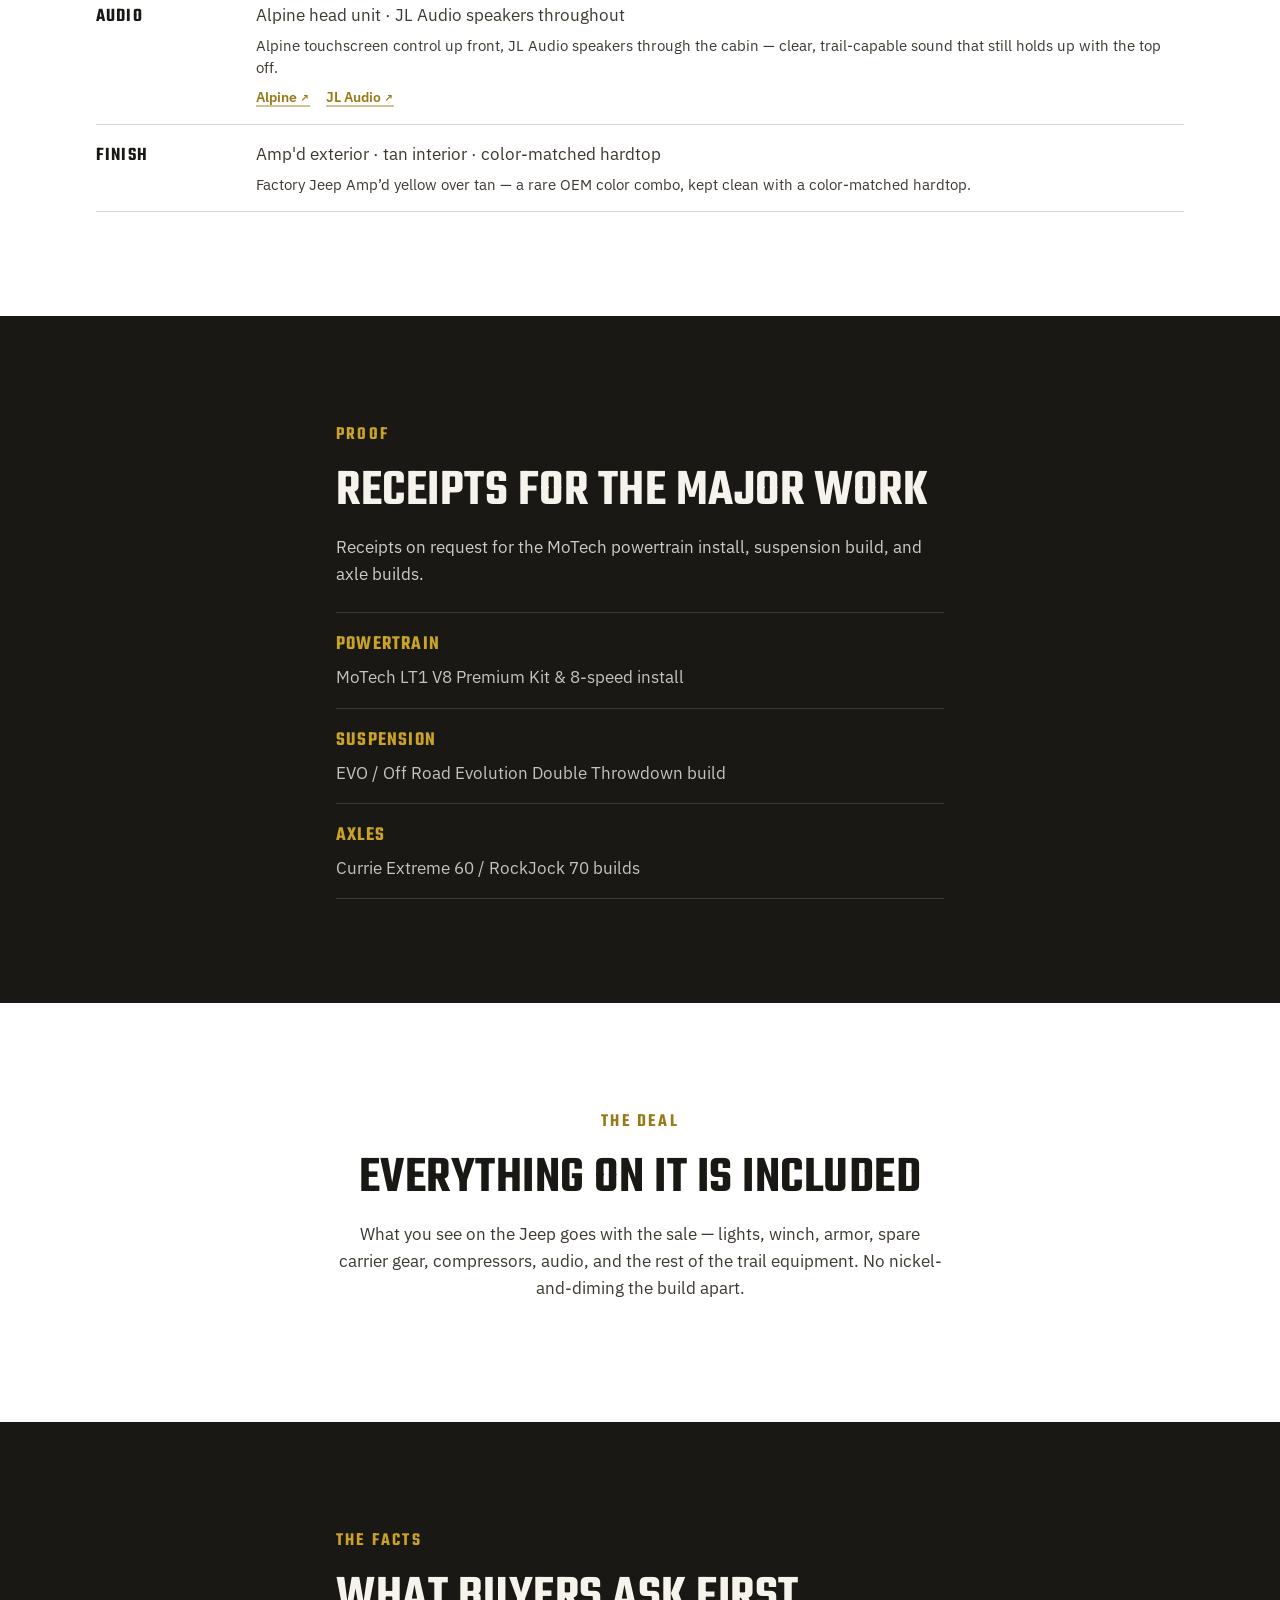
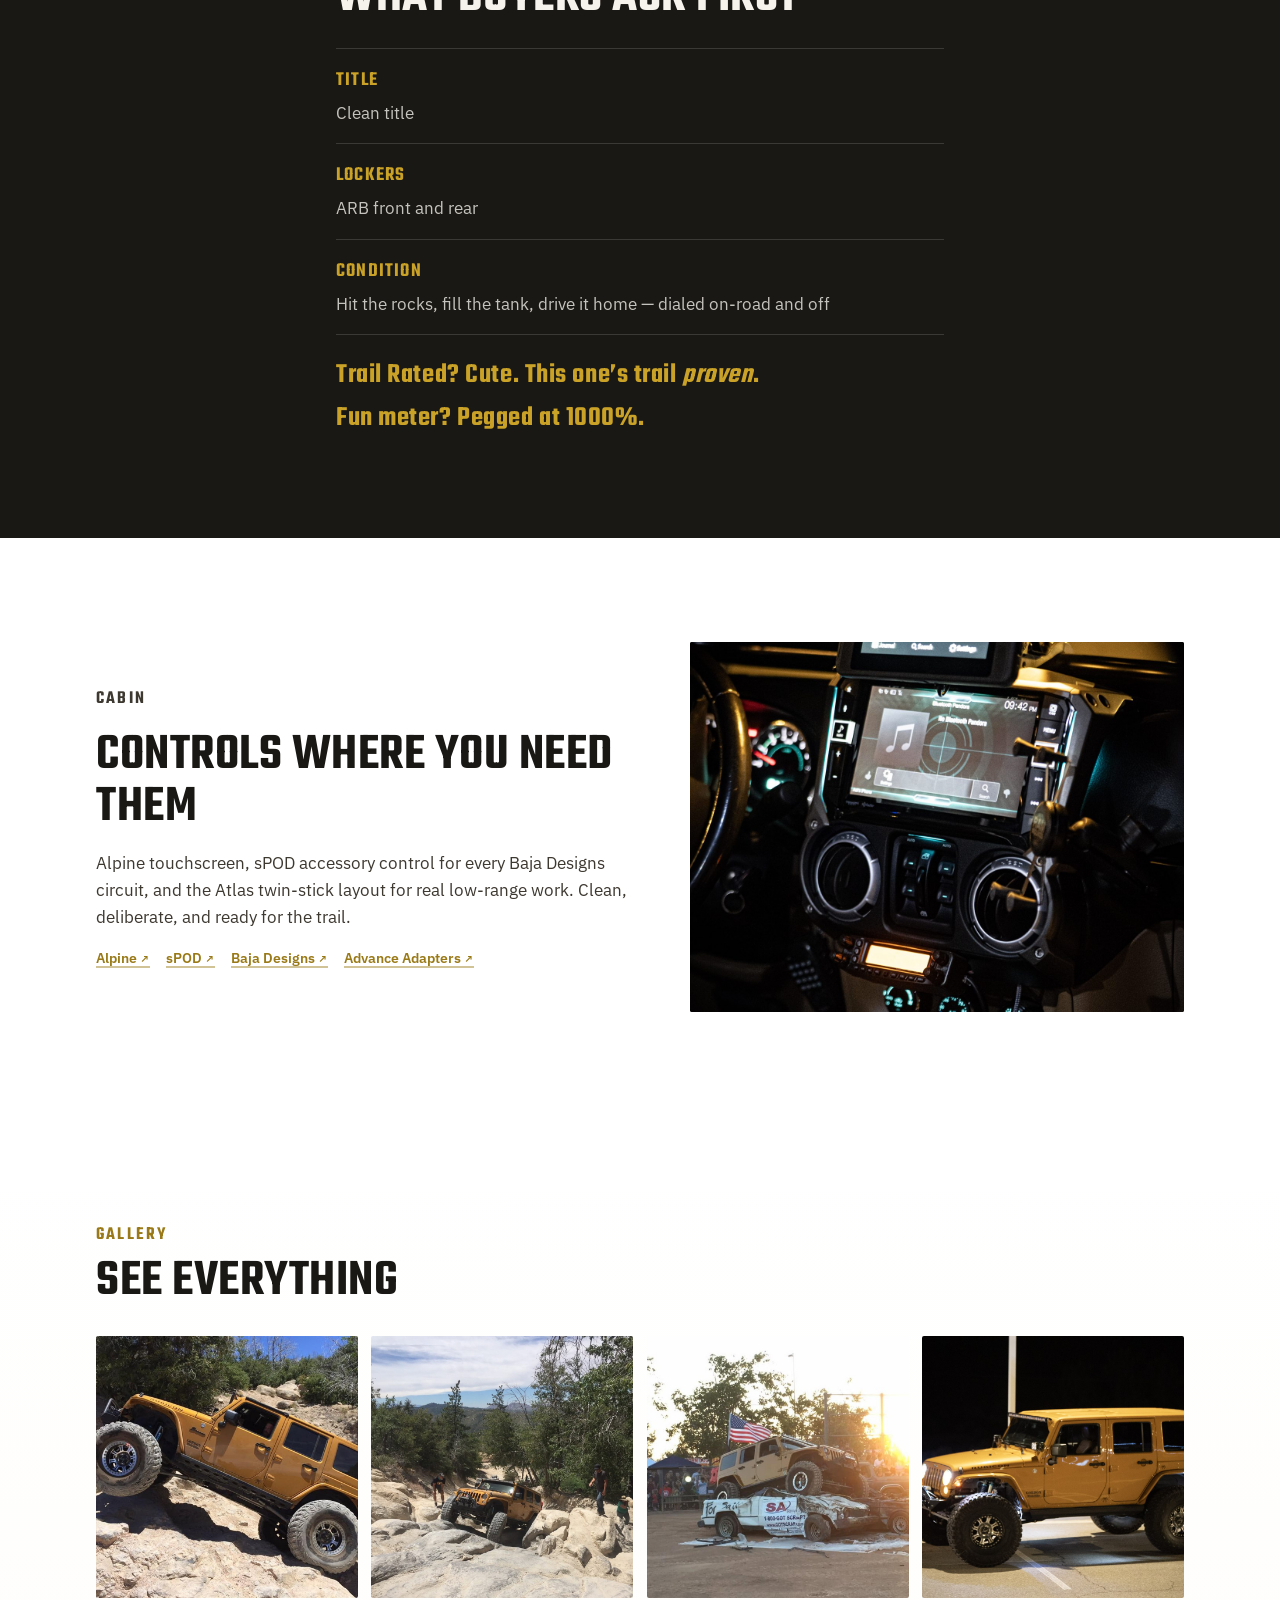
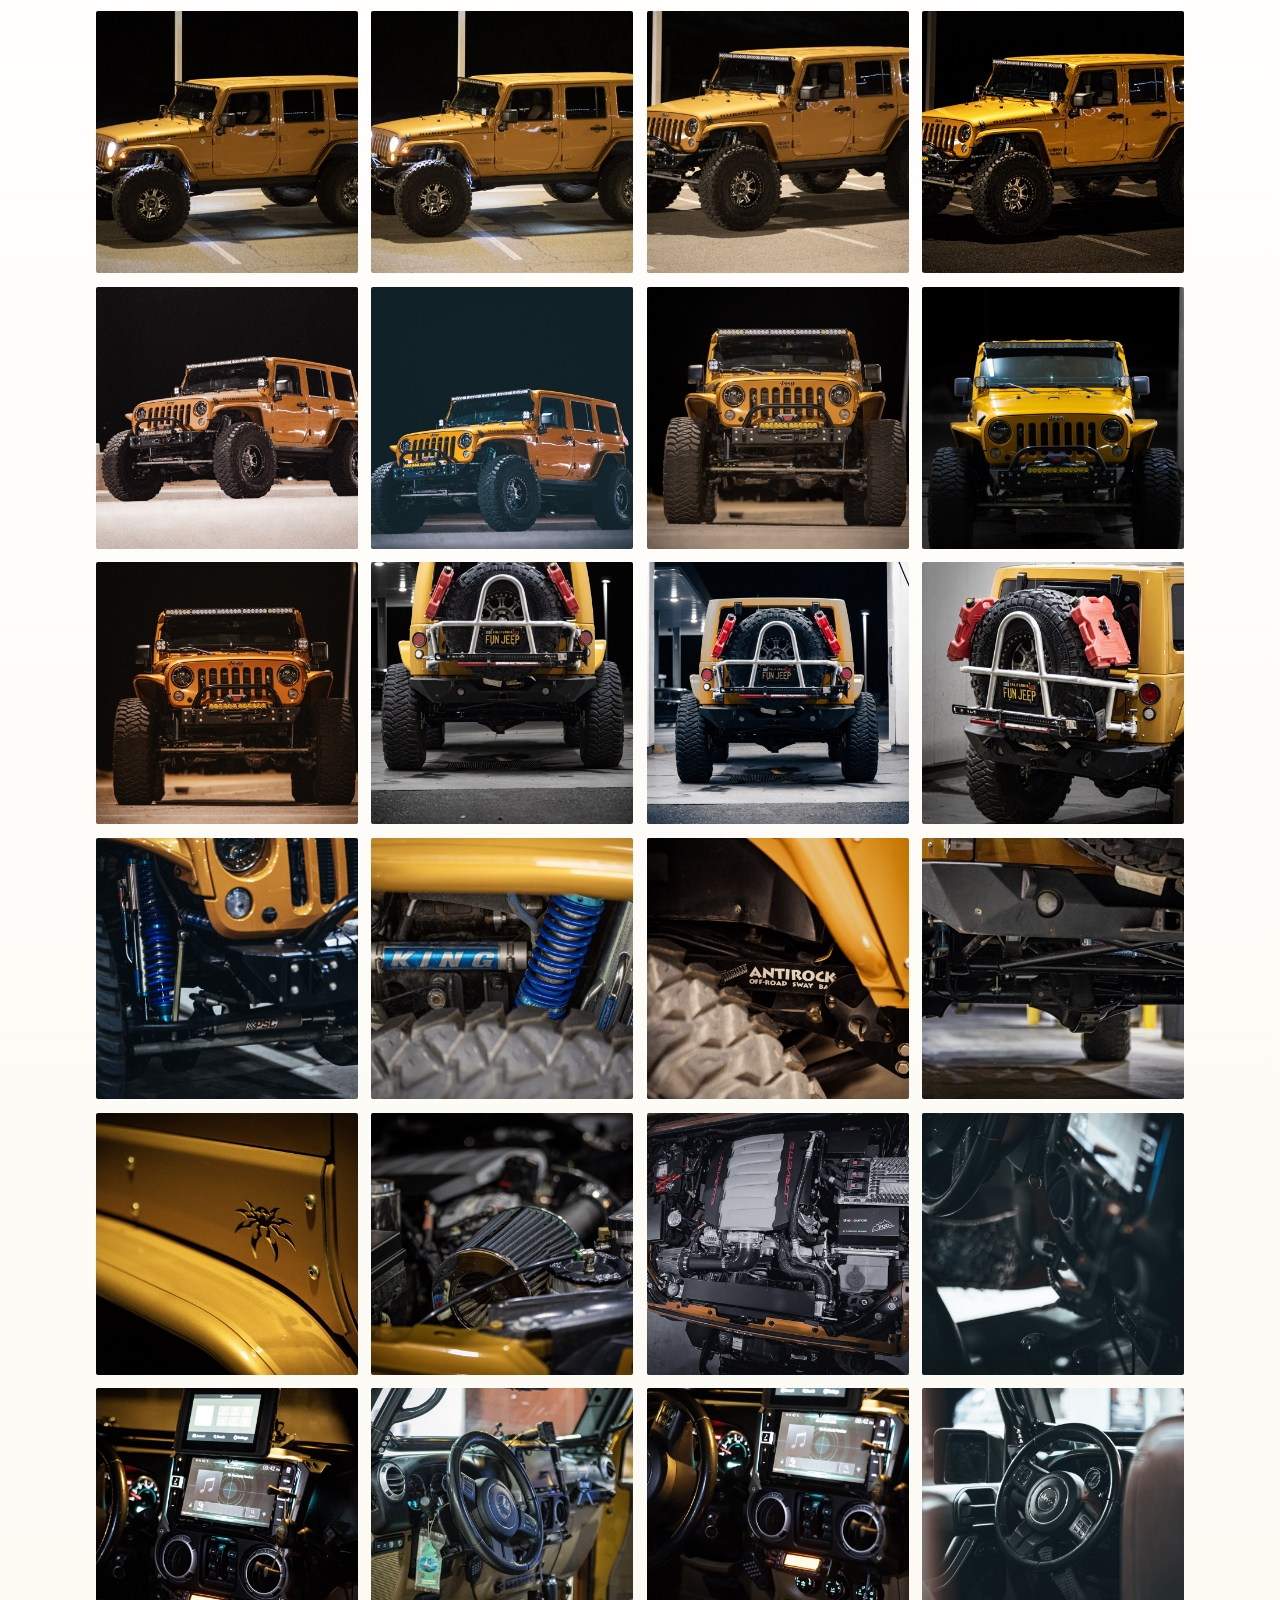
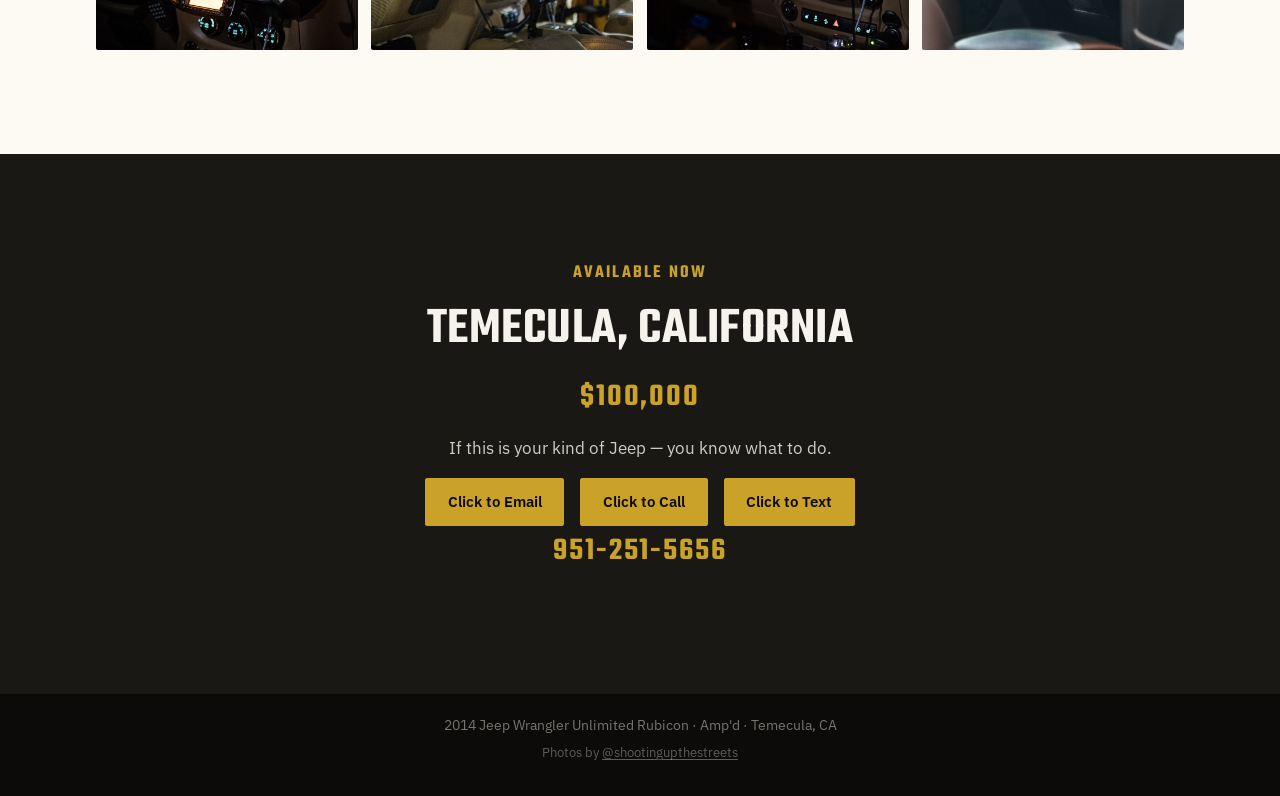
==== commit 817a3d97: "Expand build-list copy with short manufacturer-style product highlights. Co-authored-by: Cursor <cur" ====
--- a/index.html
+++ b/index.html
@@ -23,7 +23,7 @@
   <link rel="preconnect" href="https://fonts.googleapis.com" />
   <link rel="preconnect" href="https://fonts.gstatic.com" crossorigin />
   <link href="https://fonts.googleapis.com/css2?family=IBM+Plex+Sans:wght@400;500;600&family=Teko:wght@500;600;700&display=swap" rel="stylesheet" />
-  <link rel="stylesheet" href="styles.css?v=10" />
+  <link rel="stylesheet" href="styles.css?v=11" />
   <link rel="icon" href="favicon.ico?v=4" sizes="any" />
   <link rel="icon" href="favicon.svg?v=4" type="image/svg+xml" />
   <link rel="icon" href="favicon-32.png?v=4" type="image/png" sizes="32x32" />
@@ -125,12 +125,13 @@
       <div class="wrap">
         <p class="eyebrow">The build</p>
         <h2>Chassis, armor &amp; trail gear</h2>
-        <p class="build-note">Each line has a short description, plus manufacturer links so you can verify the parts yourself.</p>
+        <p class="build-note">Each line lists what’s on the Jeep, a short note drawn from how the manufacturer talks about the product, and a link so you can dig deeper.</p>
         <ul class="spec-list">
           <li>
             <span>Axles</span>
             <div class="spec-body">
               <p>Currie Extreme 60 front · Currie RockJock 70 full-float rear</p>
+              <p class="spec-blurb">Currie’s 1-ton crate axles for severe off-road use with big tires and V8 horsepower — reinforced housings, chromoly shafts, and a RockJock 70 rear built as their full-float crawler axle for 40s and serious torque.</p>
               <p class="support-links">
                 <a class="mfr" href="https://www.currie4x4.com/" target="_blank" rel="noopener noreferrer">Currie Enterprises</a>
               </p>
@@ -140,12 +141,14 @@
             <span>Gears</span>
             <div class="spec-body">
               <p>5.38 axle gears</p>
+              <p class="spec-blurb">Deep final-drive ratio matched to 40&quot; tires — more crawl control in low range without asking the V8 to lug.</p>
             </div>
           </li>
           <li>
             <span>Lockers</span>
             <div class="spec-body">
-              <p>ARB front and rear lockers</p>
+              <p>ARB front and rear Air Lockers</p>
+              <p class="spec-blurb">ARB’s driver-controlled air lockers — open-diff manners on the street, then instant 100% axle lock at the flick of a switch when you need traction.</p>
               <p class="support-links">
                 <a class="mfr" href="https://www.arbusa.com/" target="_blank" rel="noopener noreferrer">ARB USA</a>
               </p>
@@ -155,6 +158,7 @@
             <span>Suspension</span>
             <div class="spec-body">
               <p>EVO / Off Road Evolution Double Throwdown long-travel coilover and bypass</p>
+              <p class="spec-blurb">EVO’s Double Throwdown pairs King coilovers with bypass shocks for position-sensitive damping and big vertical wheel travel — built for guys who crawl slow and still want to go fast when the trail opens up.</p>
               <p class="support-links">
                 <a class="mfr" href="https://evomfg.com/" target="_blank" rel="noopener noreferrer">EVO Manufacturing</a>
                 <a class="mfr" href="https://offroadevolution.com/" target="_blank" rel="noopener noreferrer">Off Road Evolution</a>
@@ -165,6 +169,7 @@
             <span>Sway bars</span>
             <div class="spec-body">
               <p>Currie AntiRock front and rear</p>
+              <p class="spec-blurb">Currie’s competition-style AntiRock torsion bars stay connected on the trail, balancing weight across all four tires for more consistent traction without disconnecting like a stock bar.</p>
               <p class="support-links">
                 <a class="mfr" href="https://www.currie4x4.com/" target="_blank" rel="noopener noreferrer">Currie Enterprises</a>
               </p>
@@ -174,6 +179,7 @@
             <span>Tires</span>
             <div class="spec-body">
               <p>40&quot; Mickey Thompson mud terrains</p>
+              <p class="spec-blurb">Mickey Thompson’s mud-terrain footprint — race-proven sidewall toughness and bite for rock, dirt, and the kind of trails that punish lesser rubber.</p>
               <p class="support-links">
                 <a class="mfr" href="https://www.mickeythompsontires.com/" target="_blank" rel="noopener noreferrer">Mickey Thompson</a>
               </p>
@@ -183,6 +189,7 @@
             <span>Armor</span>
             <div class="spec-body">
               <p>Poison Spyder fenders, sliders &amp; body armor</p>
+              <p class="spec-blurb">Poison Spyder trail armor — high-clearance fenders and body protection built to take rock strikes so the sheet metal doesn’t have to.</p>
               <p class="support-links">
                 <a class="mfr" href="https://shop.poisonspyder.com/" target="_blank" rel="noopener noreferrer">Poison Spyder</a>
               </p>
@@ -192,6 +199,7 @@
             <span>Bumpers</span>
             <div class="spec-body">
               <p>GenRight front &amp; rear</p>
+              <p class="spec-blurb">GenRight — “Genuine Ideas Engineered Right” — race-bred Jeep armor and bumpers developed from Ultra4 competition and built for real trail abuse.</p>
               <p class="support-links">
                 <a class="mfr" href="https://genright.com/" target="_blank" rel="noopener noreferrer">GenRight Off Road</a>
               </p>
@@ -201,6 +209,7 @@
             <span>Cage</span>
             <div class="spec-body">
               <p>Rock Hard 4x4 roll cage</p>
+              <p class="spec-blurb">Rock Hard’s bolt-in sport cage — a patented locking-collar design that strengthens the cabin and gives occupants the kind of protection trail Jeeps are supposed to have.</p>
               <p class="support-links">
                 <a class="mfr" href="https://www.rockhard4x4.com/" target="_blank" rel="noopener noreferrer">Rock Hard 4x4</a>
               </p>
@@ -210,6 +219,7 @@
             <span>Steps</span>
             <div class="spec-body">
               <p>Rock-Slide Engineering steps</p>
+              <p class="spec-blurb">Rock-Slide step-sliders — rocker protection that doubles as a usable step, so you get trail armor without climbing the tires every time you get in.</p>
               <p class="support-links">
                 <a class="mfr" href="https://rockslideengineering.com/" target="_blank" rel="noopener noreferrer">Rock-Slide Engineering</a>
               </p>
@@ -219,6 +229,7 @@
             <span>Winch</span>
             <div class="spec-body">
               <p>Warn winch with wireless controller</p>
+              <p class="spec-blurb">Warn — the industry standard for vehicle recovery. Go prepared: pull yourself (or a buddy) out when the trail says otherwise, with wireless control from outside the cab.</p>
               <p class="support-links">
                 <a class="mfr" href="https://www.warn.com/" target="_blank" rel="noopener noreferrer">Warn Industries</a>
               </p>
@@ -228,6 +239,7 @@
             <span>Air</span>
             <div class="spec-body">
               <p>ARB dual onboard compressor</p>
+              <p class="spec-blurb">ARB’s dual onboard compressor — the air supply behind the Air Lockers, plus enough volume for airing tires up and down on the trail.</p>
               <p class="support-links">
                 <a class="mfr" href="https://www.arbusa.com/" target="_blank" rel="noopener noreferrer">ARB USA</a>
               </p>
@@ -237,6 +249,7 @@
             <span>Welder</span>
             <div class="spec-body">
               <p>Premier Power Welder onboard welding system</p>
+              <p class="spec-blurb">Premier Power’s under-hood welding system — ARC, TIG, and MIG capability from the vehicle so trail fixes don’t wait for a shop.</p>
               <p class="support-links">
                 <a class="mfr" href="https://premierpowerwelder.com/" target="_blank" rel="noopener noreferrer">Premier Power Welder</a>
               </p>
@@ -246,6 +259,7 @@
             <span>Lighting</span>
             <div class="spec-body">
               <p>sPOD-controlled Baja Designs — A-pillar, windshield, bumper, and magnetic rock lights</p>
+              <p class="spec-blurb">Baja Designs — the “Scientists of Lighting,” race-proven LEDs for Baja and beyond — switched cleanly through an sPOD accessory panel so every circuit is one button away.</p>
               <p class="support-links">
                 <a class="mfr" href="https://www.4x4spod.com/" target="_blank" rel="noopener noreferrer">sPOD</a>
                 <a class="mfr" href="https://www.bajadesigns.com/" target="_blank" rel="noopener noreferrer">Baja Designs</a>
@@ -256,6 +270,7 @@
             <span>Audio</span>
             <div class="spec-body">
               <p>Alpine head unit · JL Audio speakers throughout</p>
+              <p class="spec-blurb">Alpine touchscreen control up front, JL Audio speakers through the cabin — clear, trail-capable sound that still holds up with the top off.</p>
               <p class="support-links">
                 <a class="mfr" href="https://www.alpine-usa.com/" target="_blank" rel="noopener noreferrer">Alpine</a>
                 <a class="mfr" href="https://www.jlaudio.com/" target="_blank" rel="noopener noreferrer">JL Audio</a>
@@ -266,6 +281,7 @@
             <span>Finish</span>
             <div class="spec-body">
               <p>Amp'd exterior · tan interior · color-matched hardtop</p>
+              <p class="spec-blurb">Factory Jeep Amp’d yellow over tan — a rare OEM color combo, kept clean with a color-matched hardtop.</p>
             </div>
           </li>
         </ul>
--- a/styles.css
+++ b/styles.css
@@ -323,6 +323,13 @@
 .spec-body p {
   margin: 0;
   color: var(--ink-soft);
+}
+
+.spec-blurb {
+  margin: 0.35rem 0 0 !important;
+  font-size: 0.9375rem;
+  line-height: 1.45;
+  color: var(--steel);
 }
 
 .support-links {
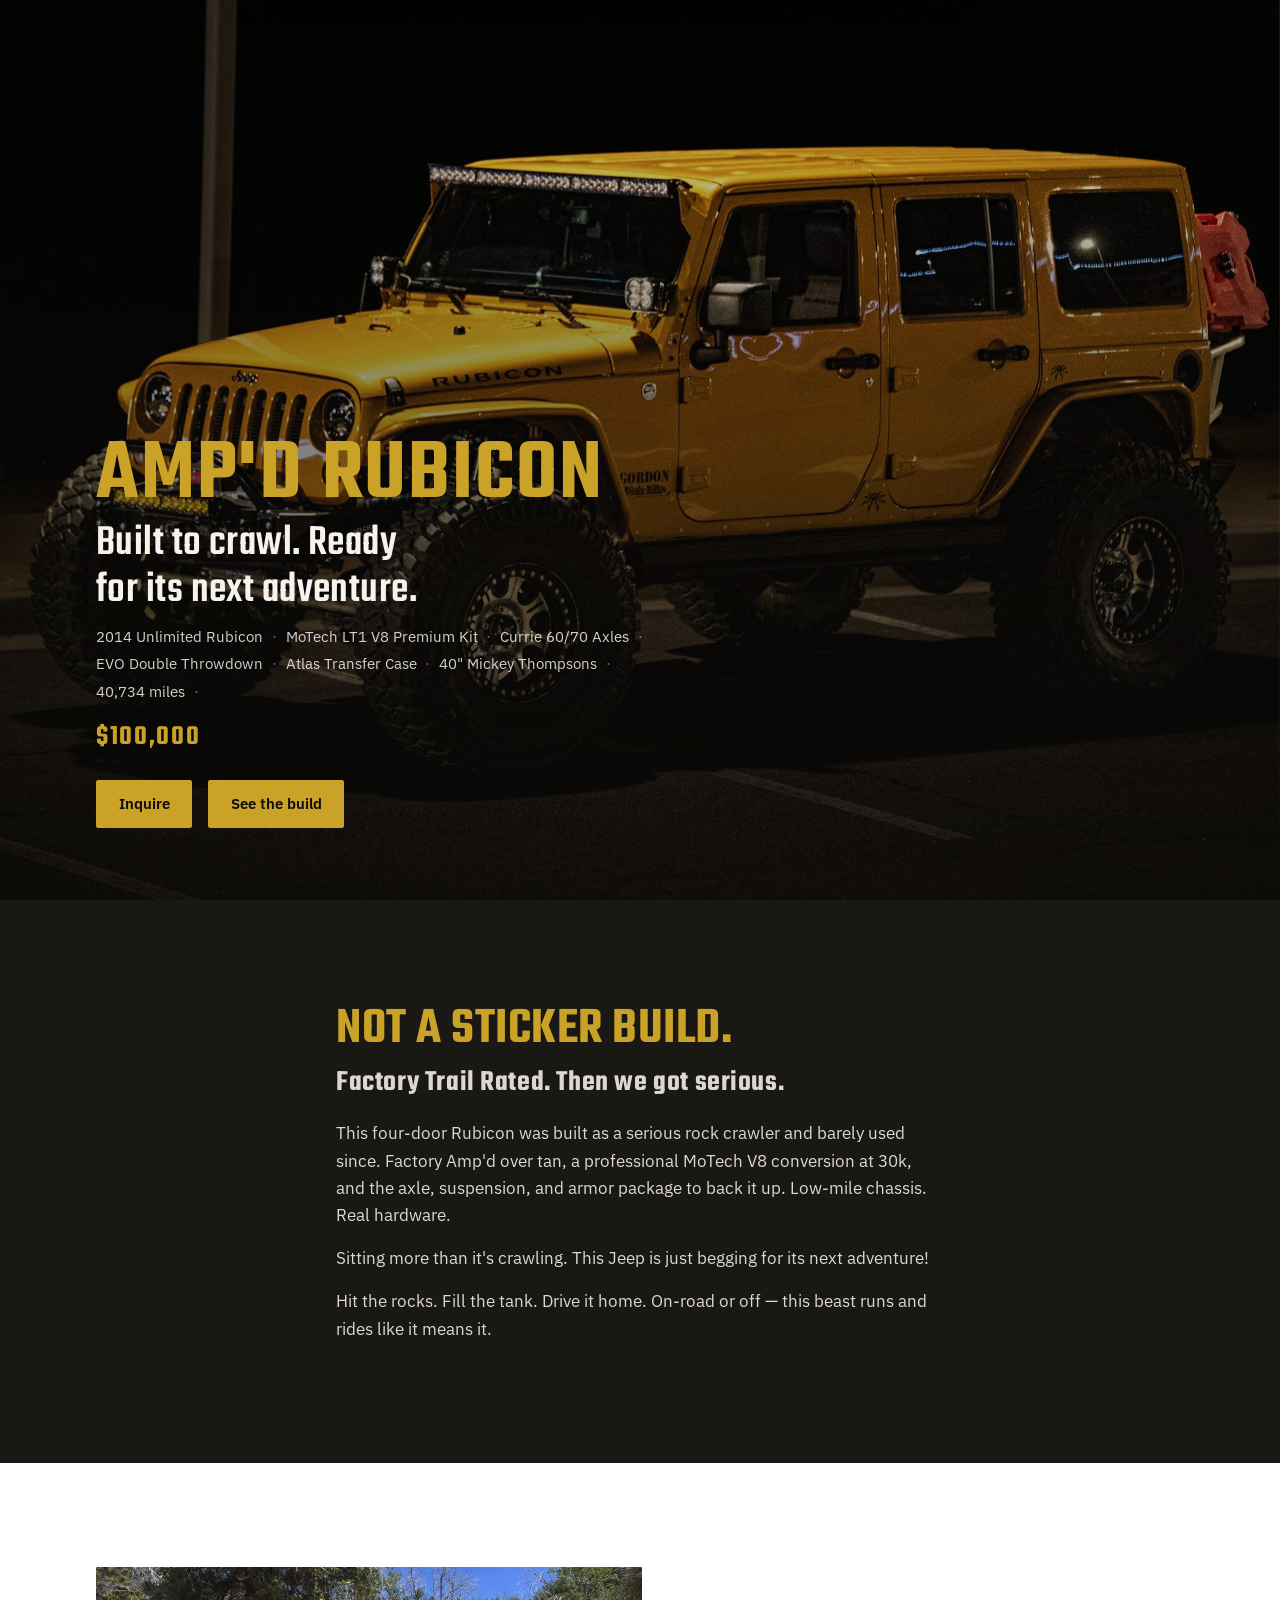
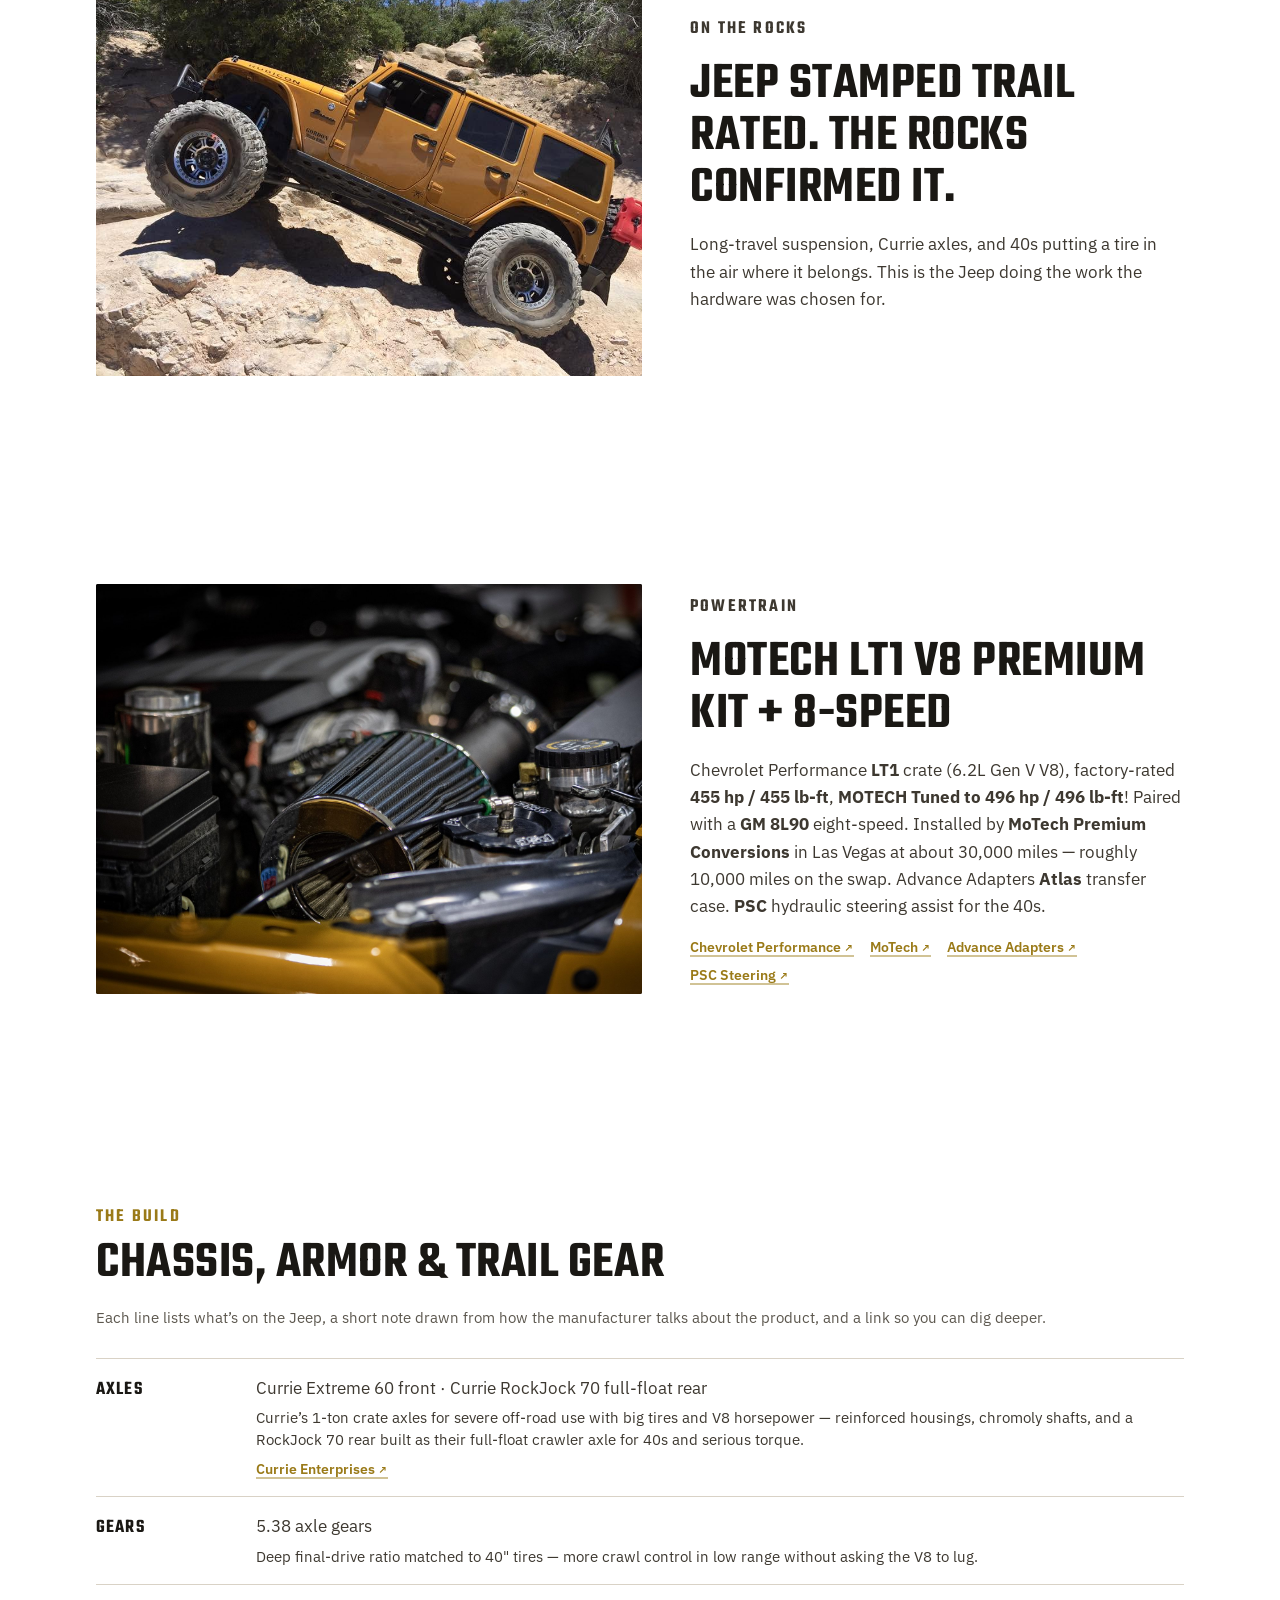
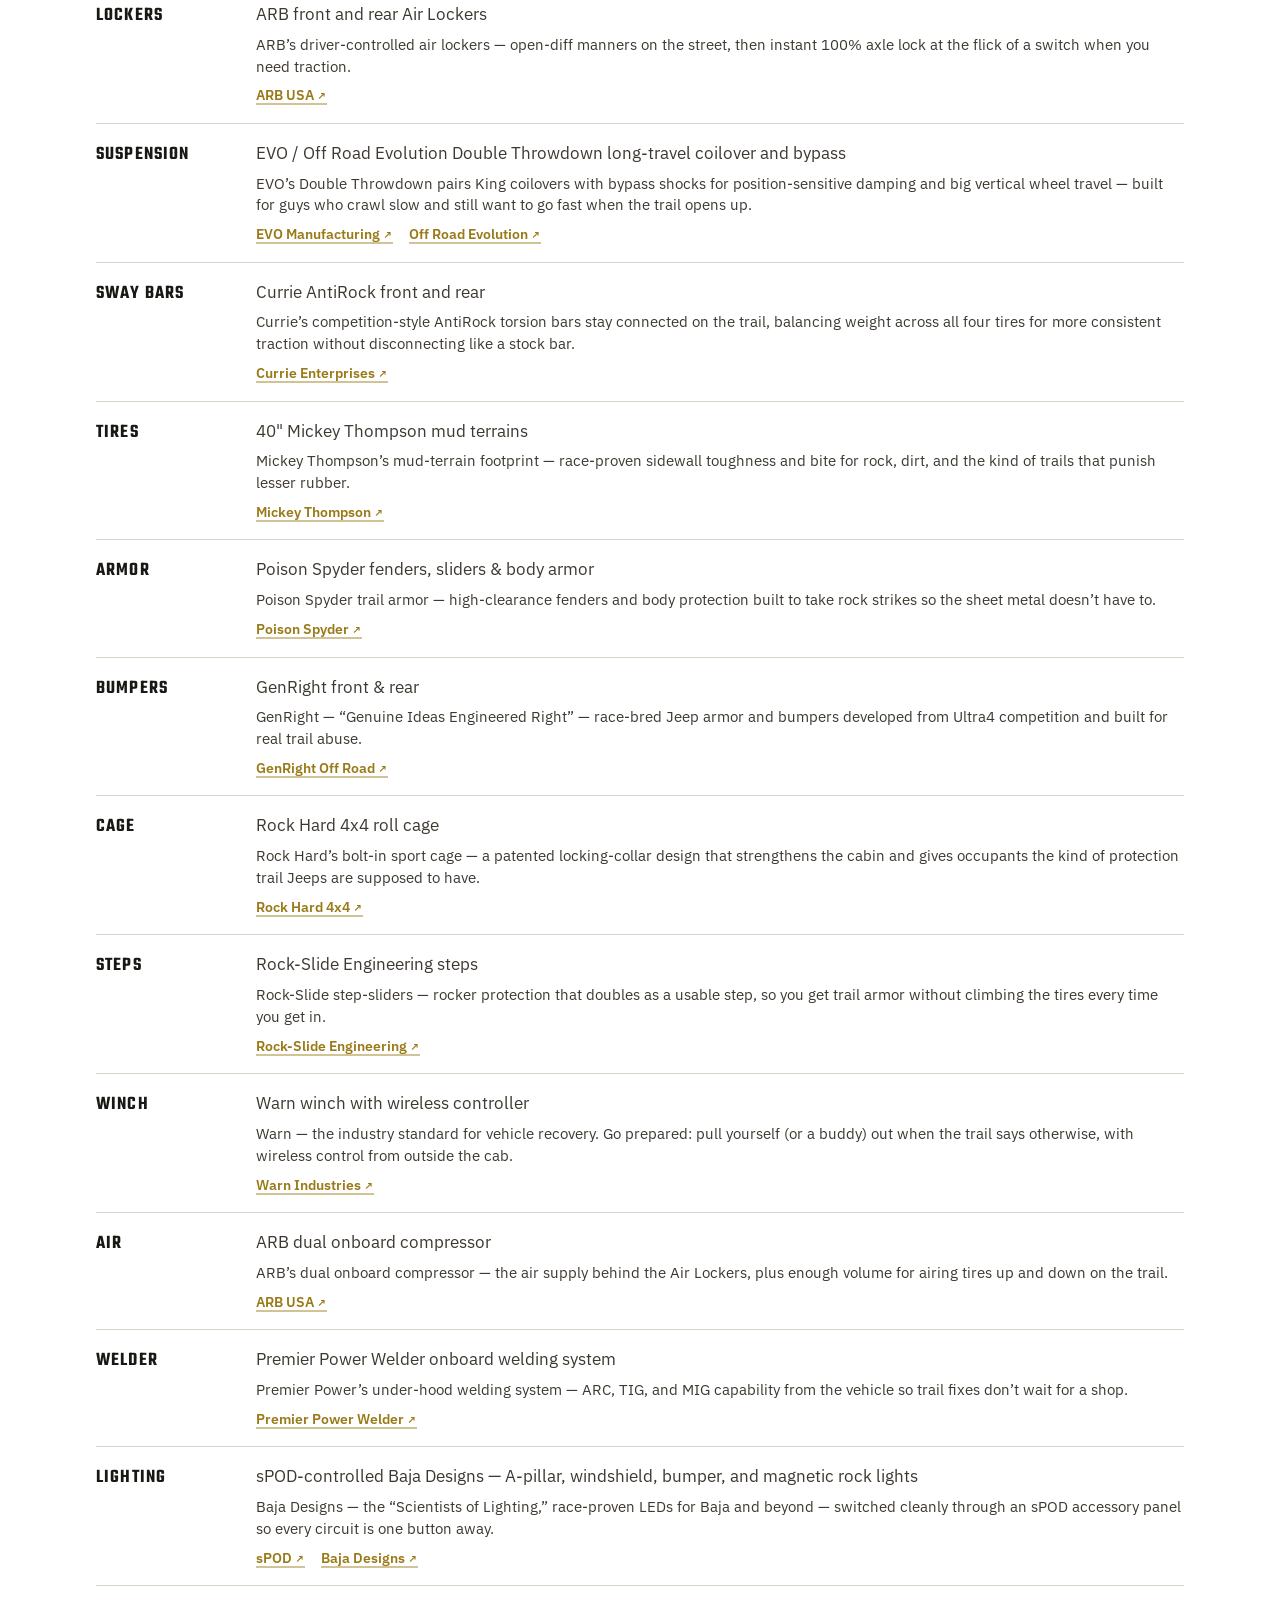
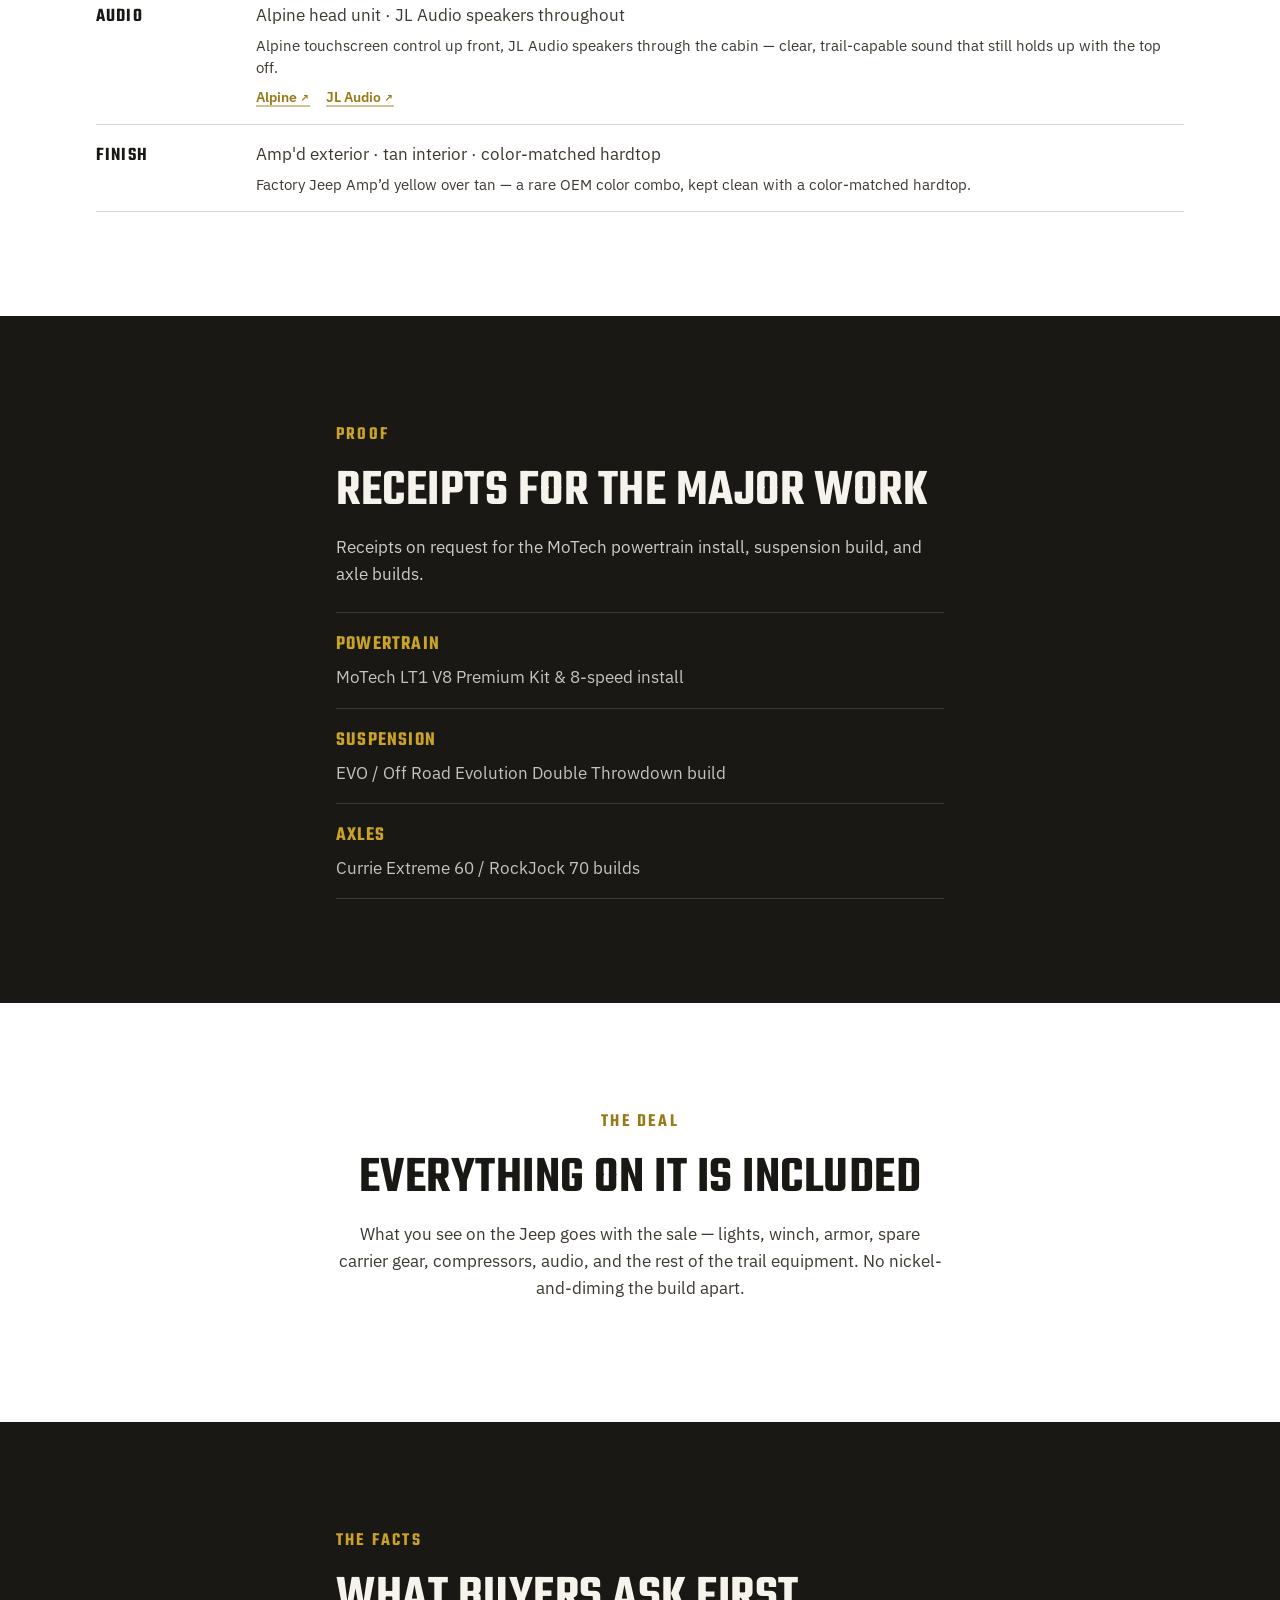
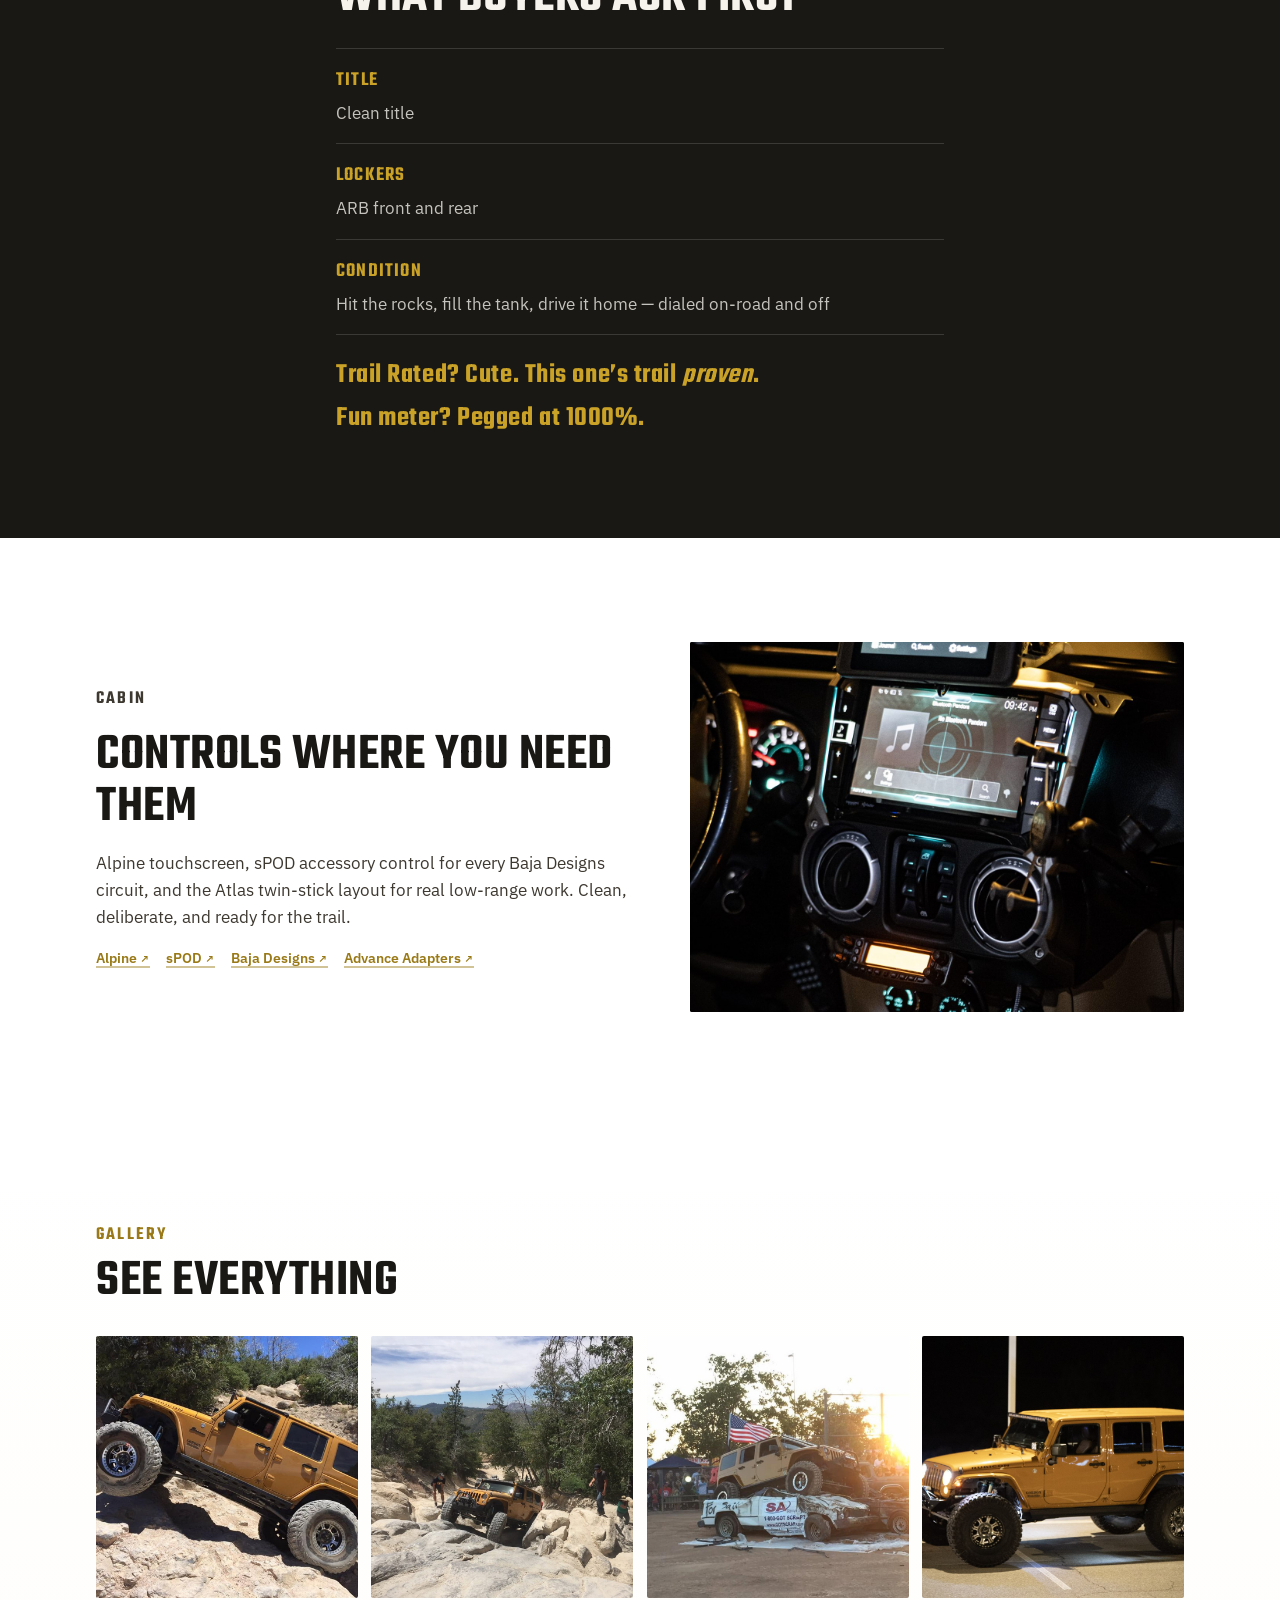
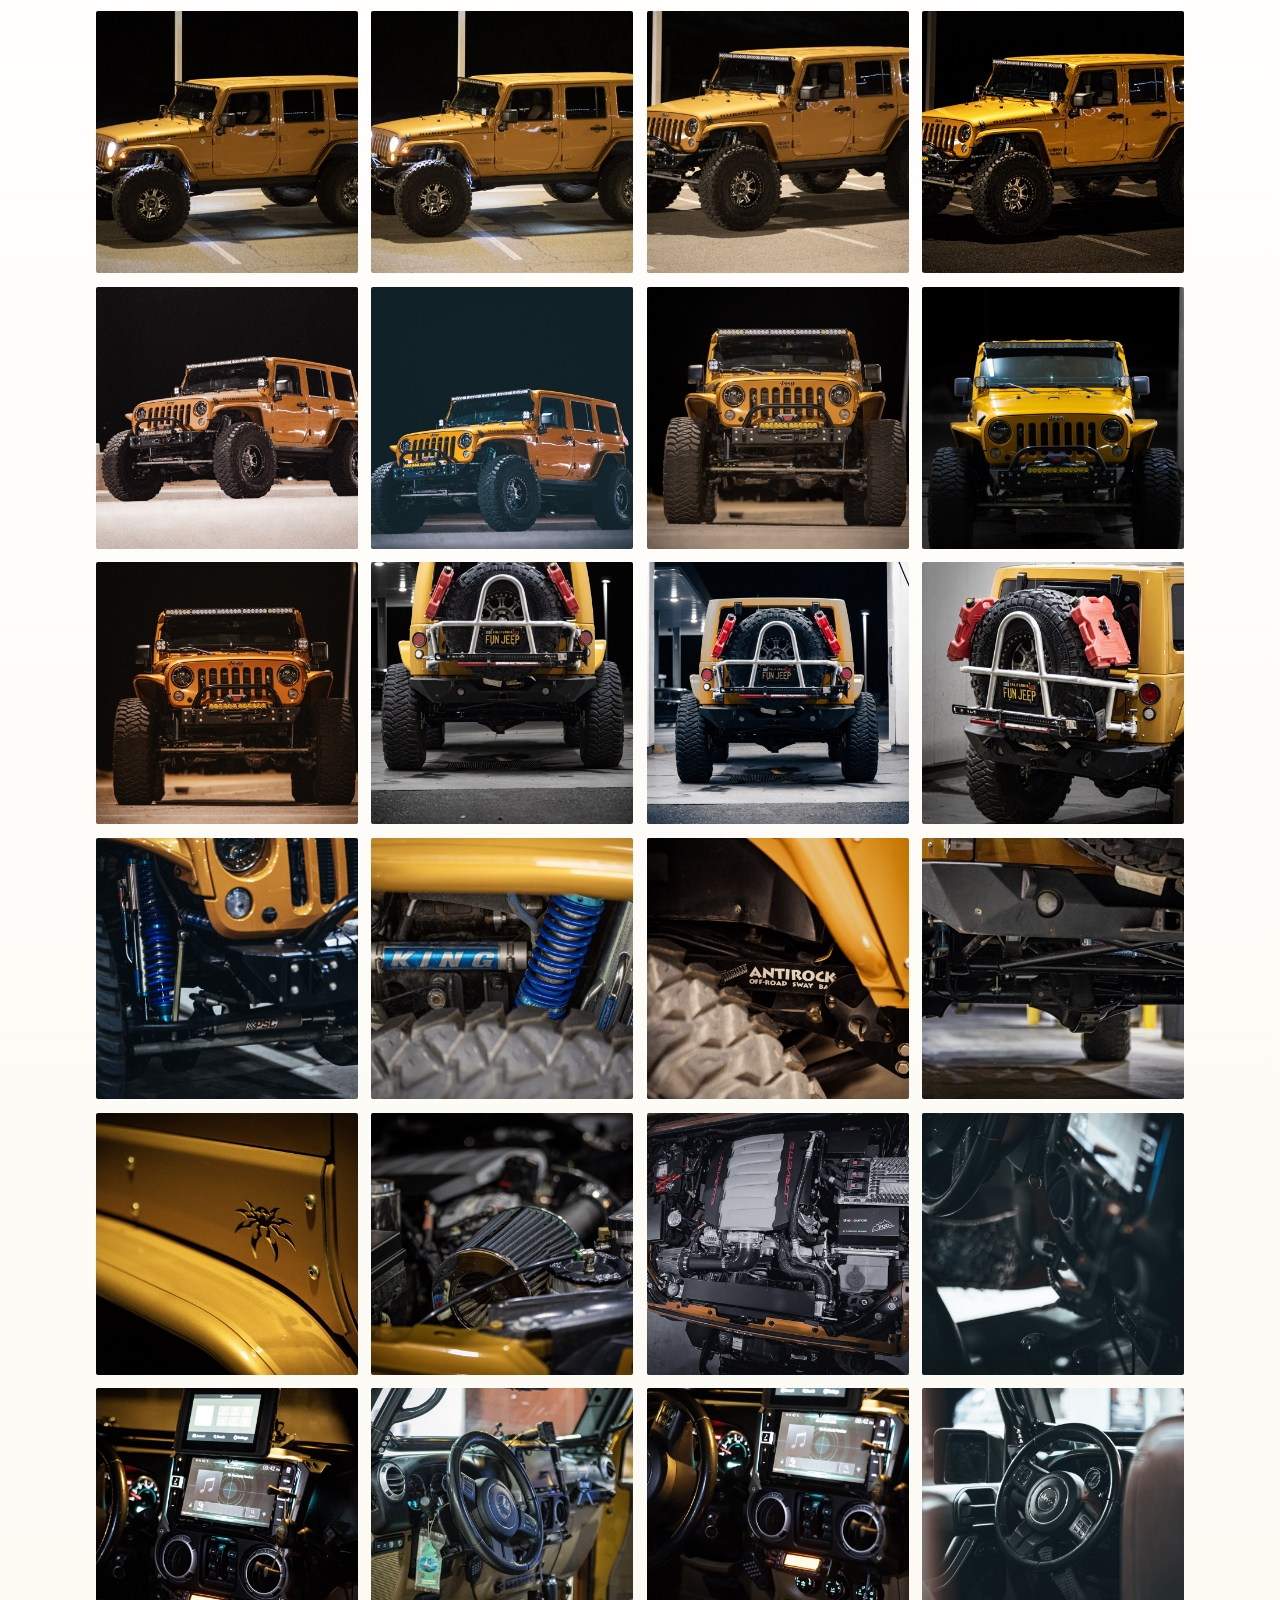
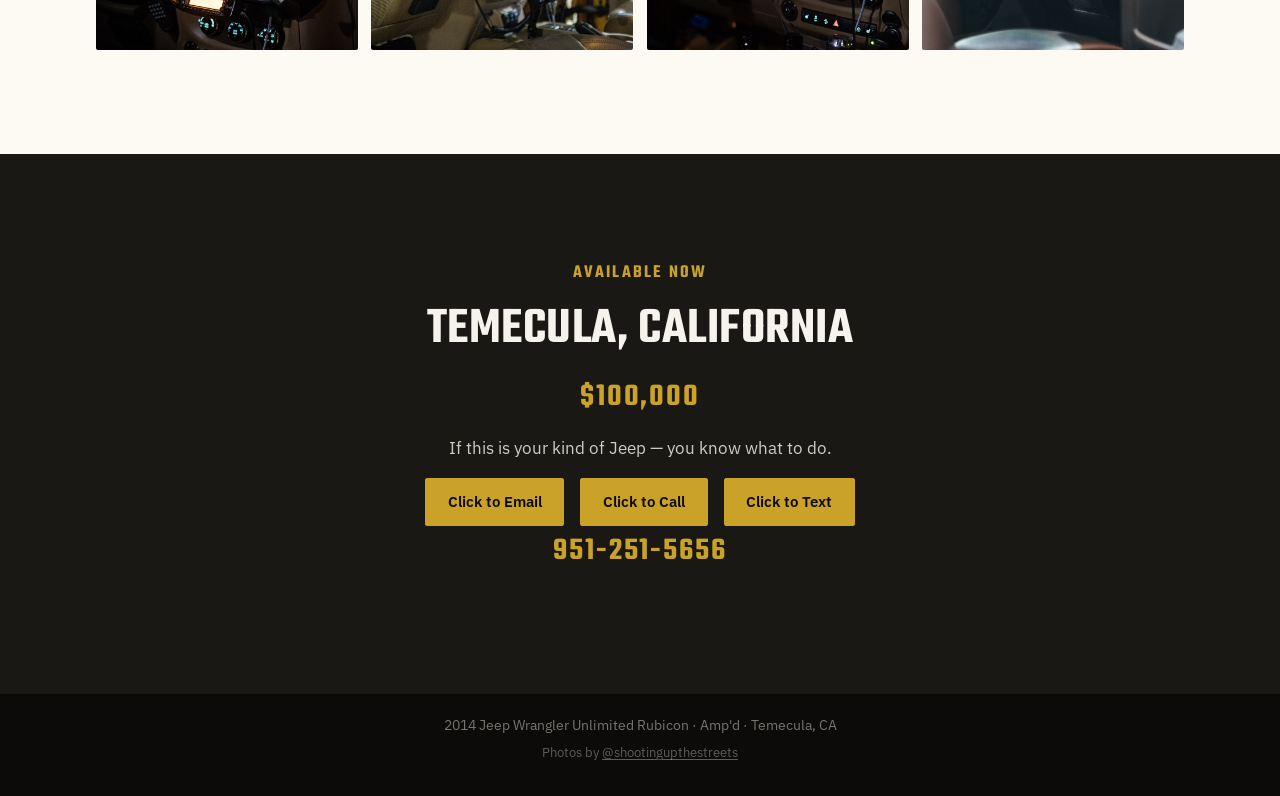
==== commit 95633eac: "Update site mileage to exact 40,734 Replace approximate ~40k / ~40,000 mile copy in meta tags and he" ====
--- a/index.html
+++ b/index.html
@@ -4,12 +4,12 @@
   <meta charset="UTF-8" />
   <meta name="viewport" content="width=device-width, initial-scale=1" />
   <title>2014 Jeep Wrangler Unlimited Rubicon — Amp'd | Temecula, CA</title>
-  <meta name="description" content="2014 Jeep Wrangler Unlimited Rubicon in Amp'd. MoTech LT1 V8 Premium Kit + 8L90, Currie axles, EVO Double Throwdown, 40s. ~40k miles. $100,000. Temecula, CA." />
+  <meta name="description" content="2014 Jeep Wrangler Unlimited Rubicon in Amp'd. MoTech LT1 V8 Premium Kit + 8L90, Currie axles, EVO Double Throwdown, 40s. 40,734 miles. $100,000. Temecula, CA." />
   <meta property="og:type" content="website" />
   <meta property="og:url" content="https://goanywherejeep.com/" />
   <meta property="og:site_name" content="Amp'd Rubicon" />
   <meta property="og:title" content="2014 Jeep Wrangler Unlimited Rubicon — Amp'd" />
-  <meta property="og:description" content="MoTech LT1 V8 Premium Kit + 8L90, Currie 60/70, EVO Double Throwdown, 40s. ~40k miles. $100,000. Temecula, CA." />
+  <meta property="og:description" content="MoTech LT1 V8 Premium Kit + 8L90, Currie 60/70, EVO Double Throwdown, 40s. 40,734 miles. $100,000. Temecula, CA." />
   <meta property="og:image" content="https://goanywherejeep.com/og-image.jpg" />
   <meta property="og:image:secure_url" content="https://goanywherejeep.com/og-image.jpg" />
   <meta property="og:image:type" content="image/jpeg" />
@@ -18,7 +18,7 @@
   <meta property="og:image:alt" content="2014 Jeep Wrangler Unlimited Rubicon in Amp'd yellow with Baja Designs lighting and Warn winch" />
   <meta name="twitter:card" content="summary_large_image" />
   <meta name="twitter:title" content="2014 Jeep Wrangler Unlimited Rubicon — Amp'd" />
-  <meta name="twitter:description" content="MoTech LT1 V8 Premium Kit + 8L90, Currie 60/70, EVO Double Throwdown, 40s. ~40k miles. $100,000. Temecula, CA." />
+  <meta name="twitter:description" content="MoTech LT1 V8 Premium Kit + 8L90, Currie 60/70, EVO Double Throwdown, 40s. 40,734 miles. $100,000. Temecula, CA." />
   <meta name="twitter:image" content="https://goanywherejeep.com/og-image.jpg" />
   <link rel="preconnect" href="https://fonts.googleapis.com" />
   <link rel="preconnect" href="https://fonts.gstatic.com" crossorigin />
@@ -48,7 +48,7 @@
         <li>EVO Double Throwdown</li>
         <li>Atlas Transfer Case</li>
         <li>40&quot; Mickey Thompsons</li>
-        <li>~40,000 original miles</li>
+        <li>40,734 miles</li>
         <li class="hero__lede-price">$100,000</li>
       </ul>
       <div class="hero__actions">
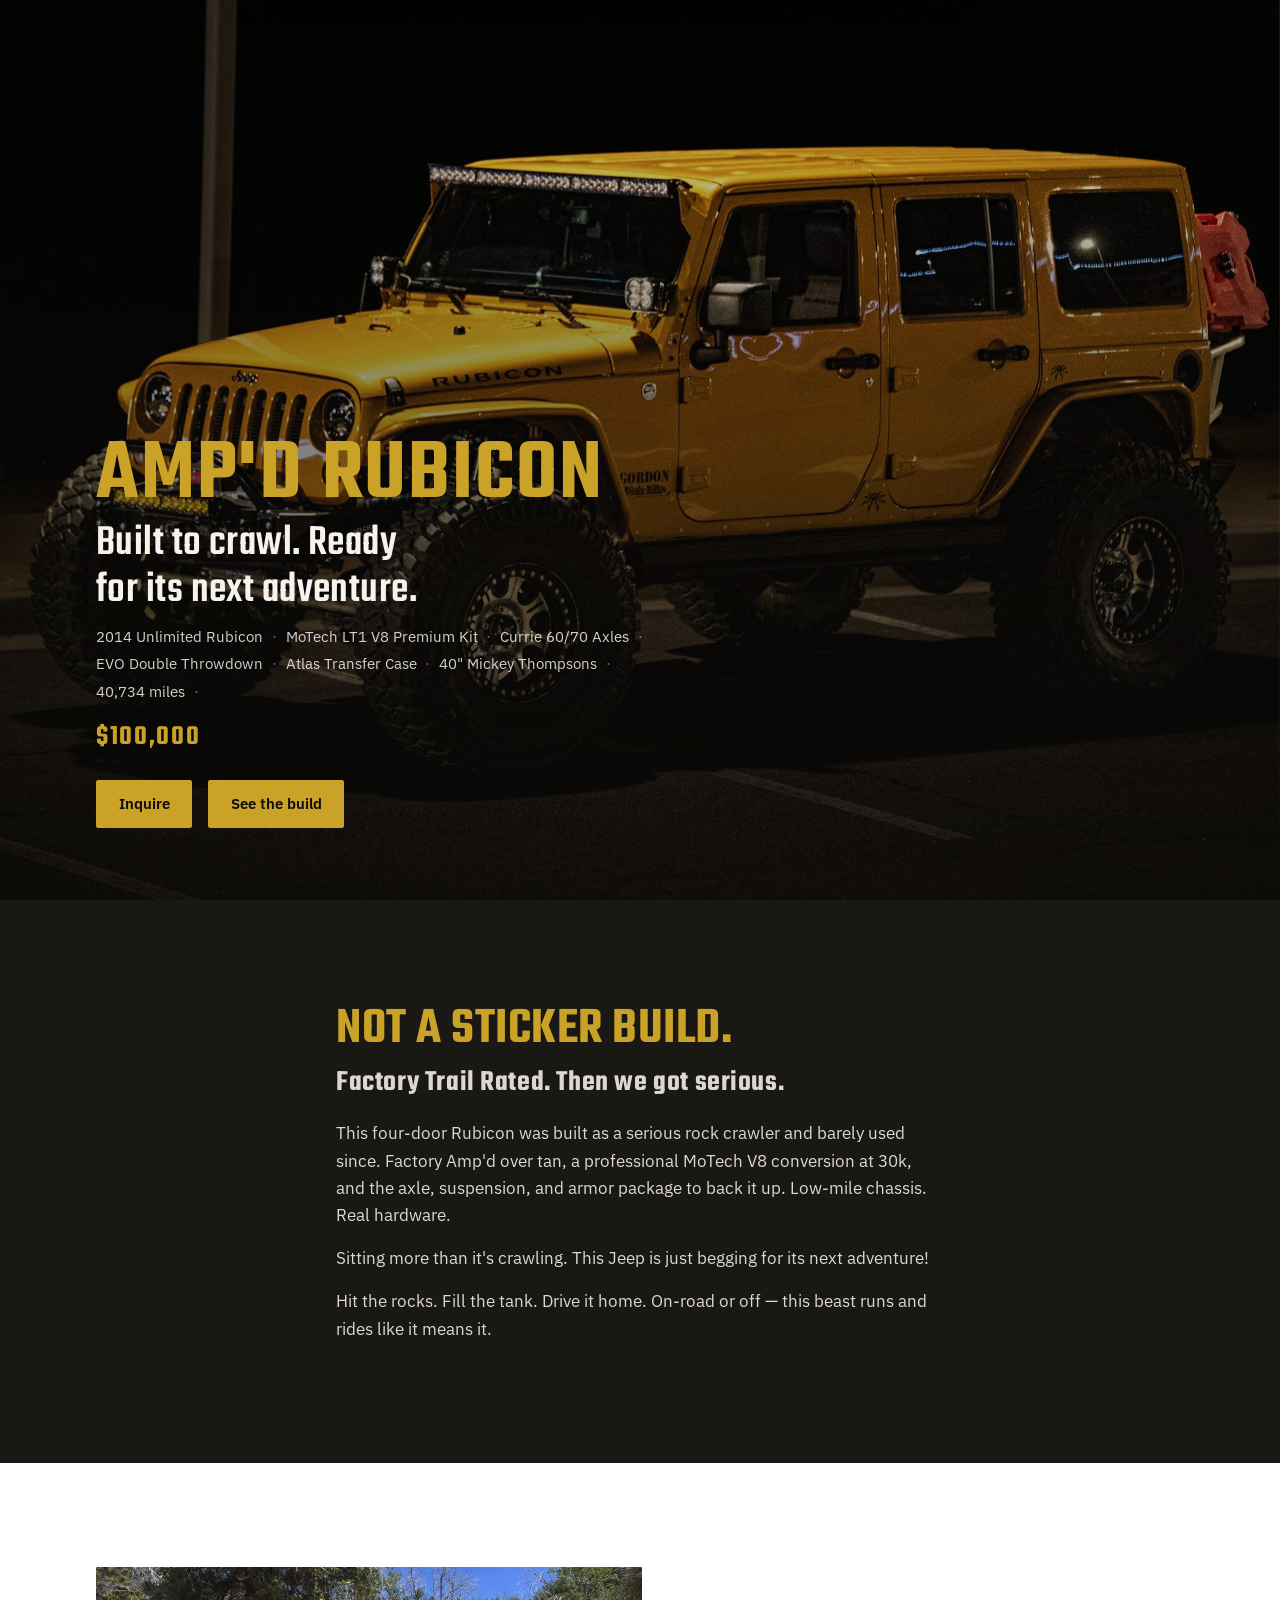
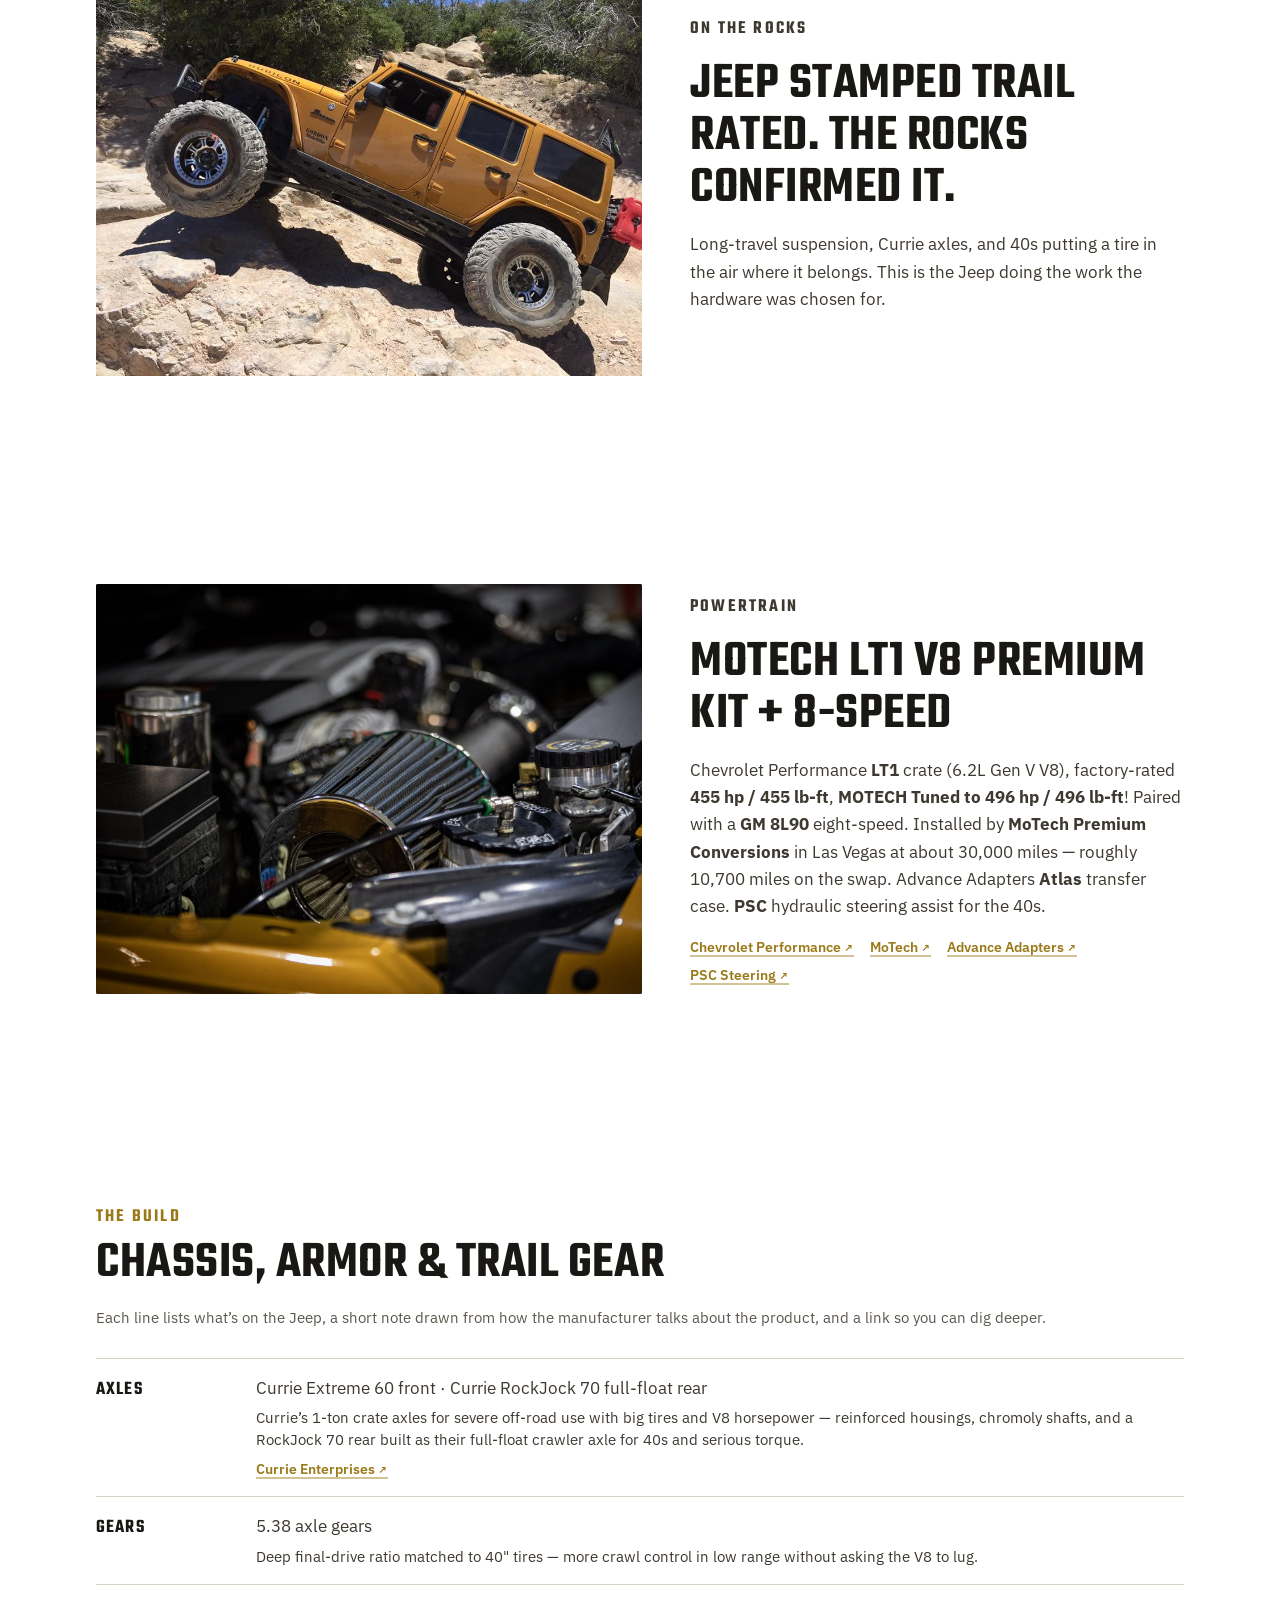
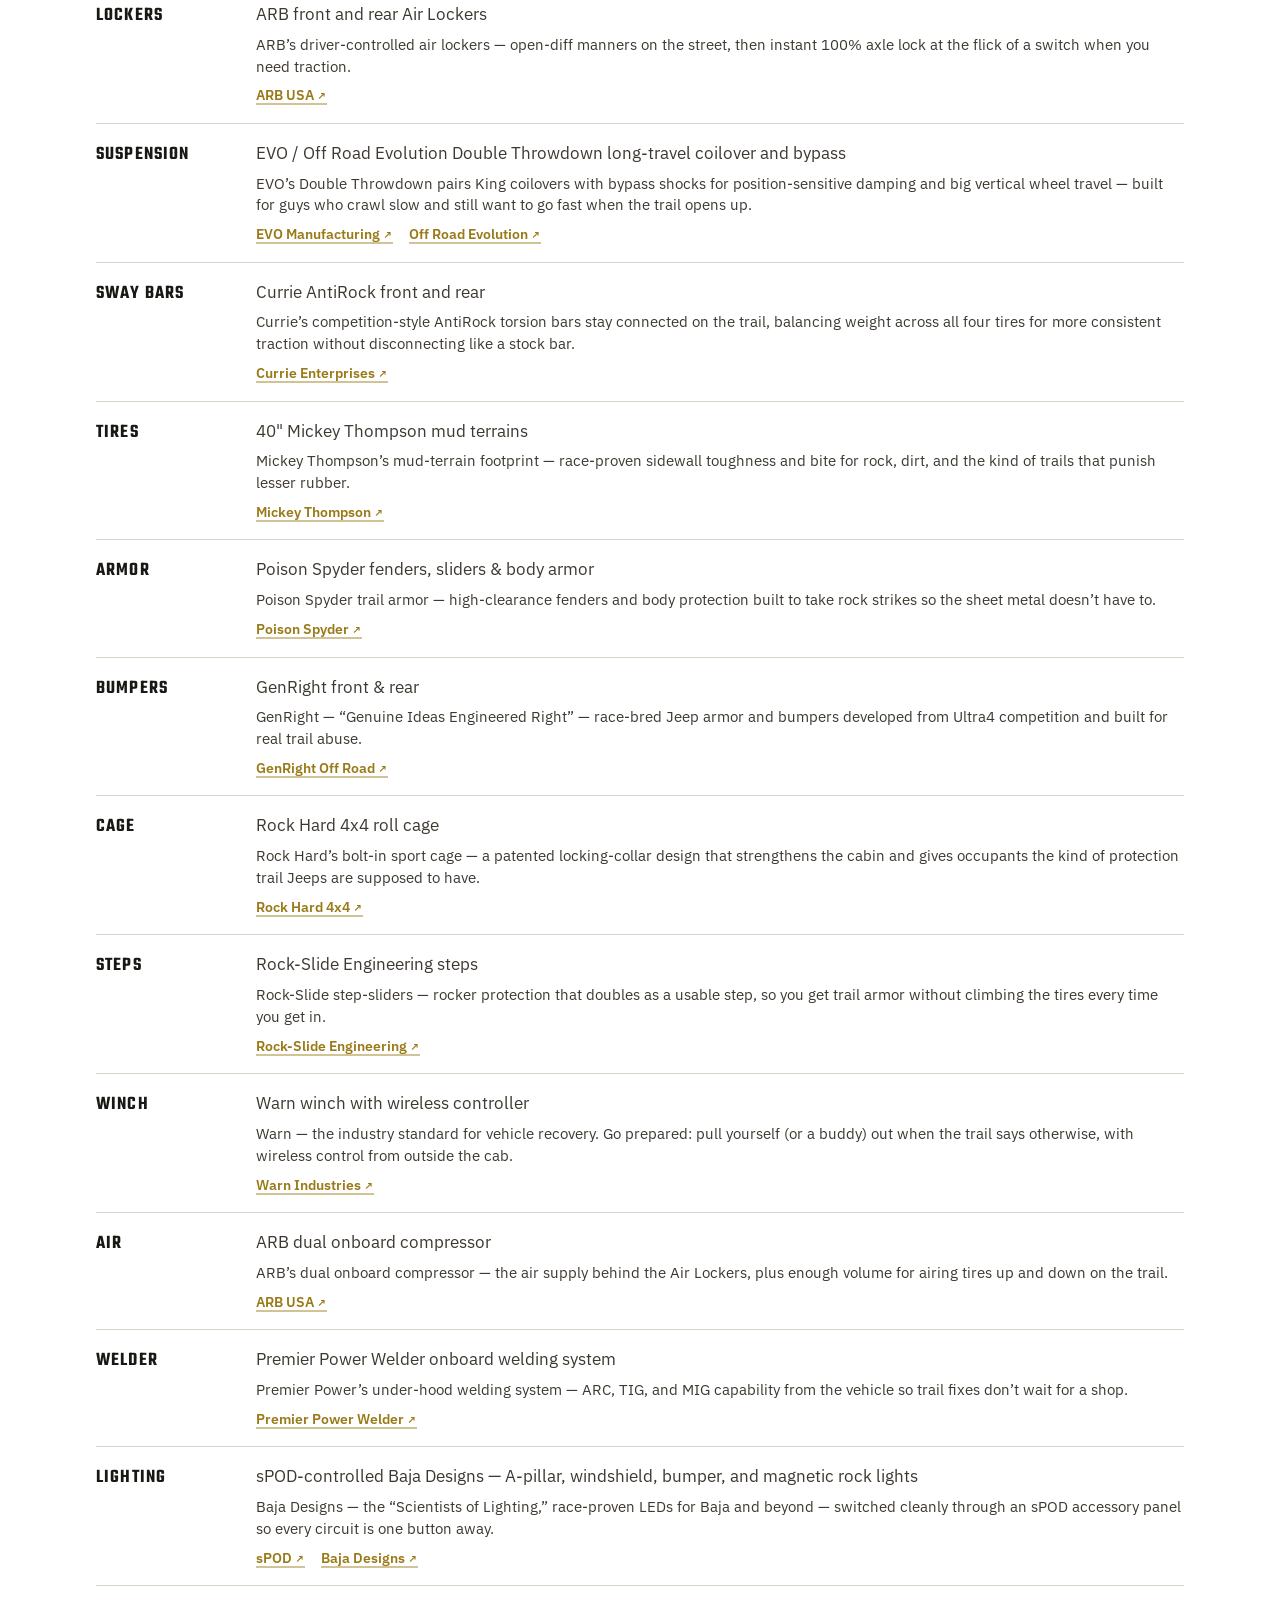
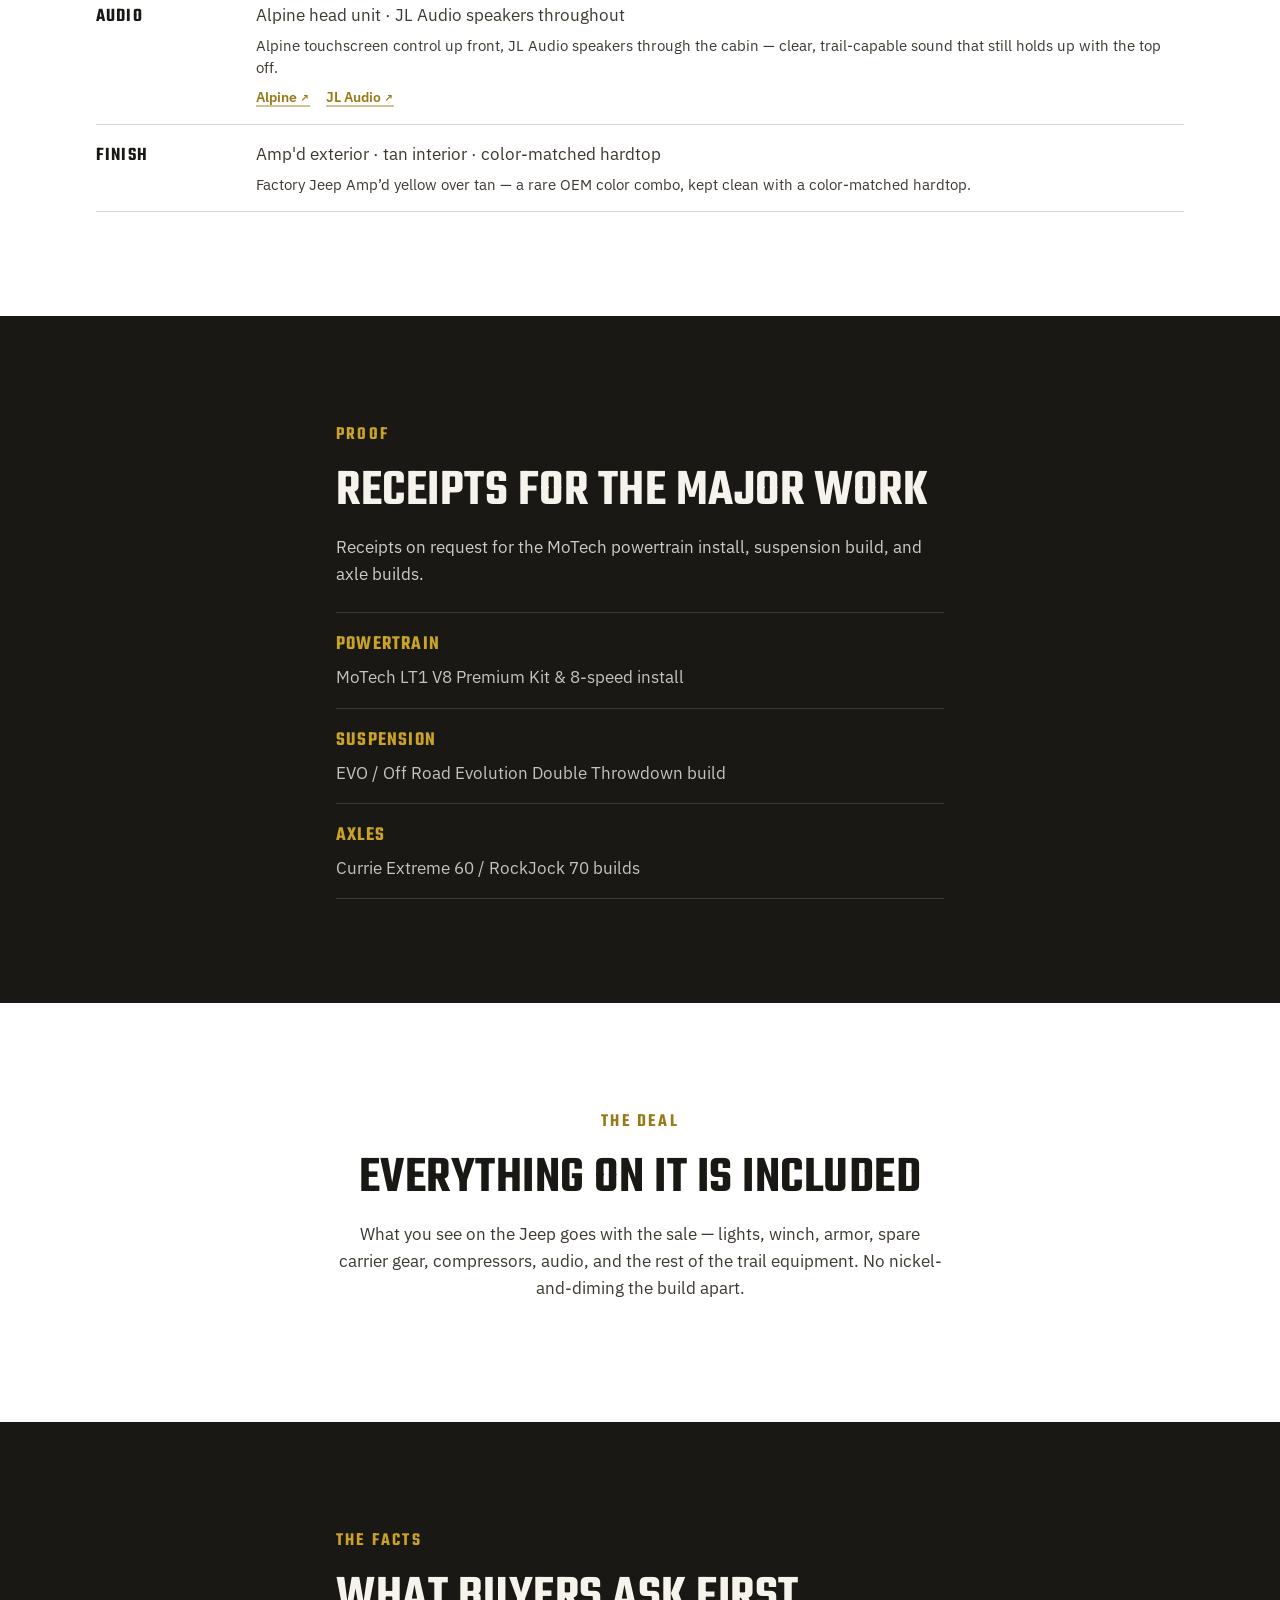
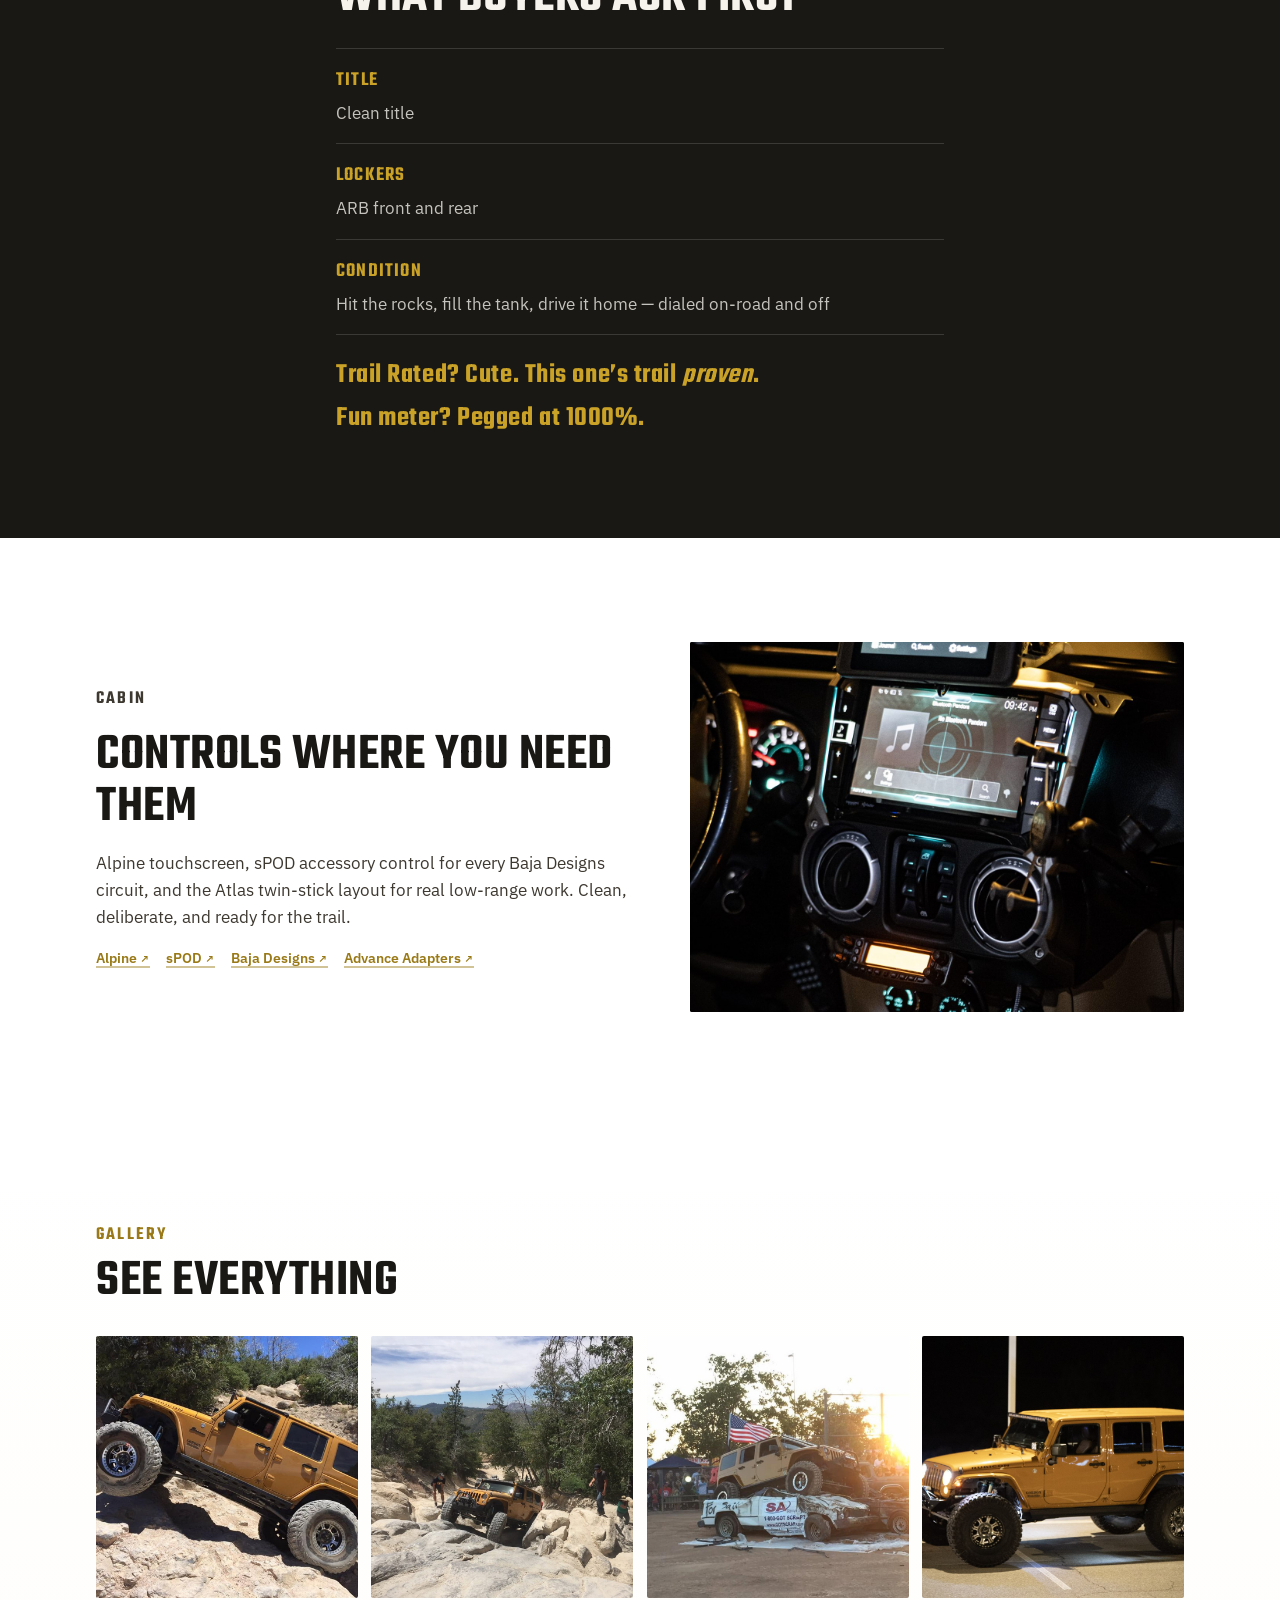
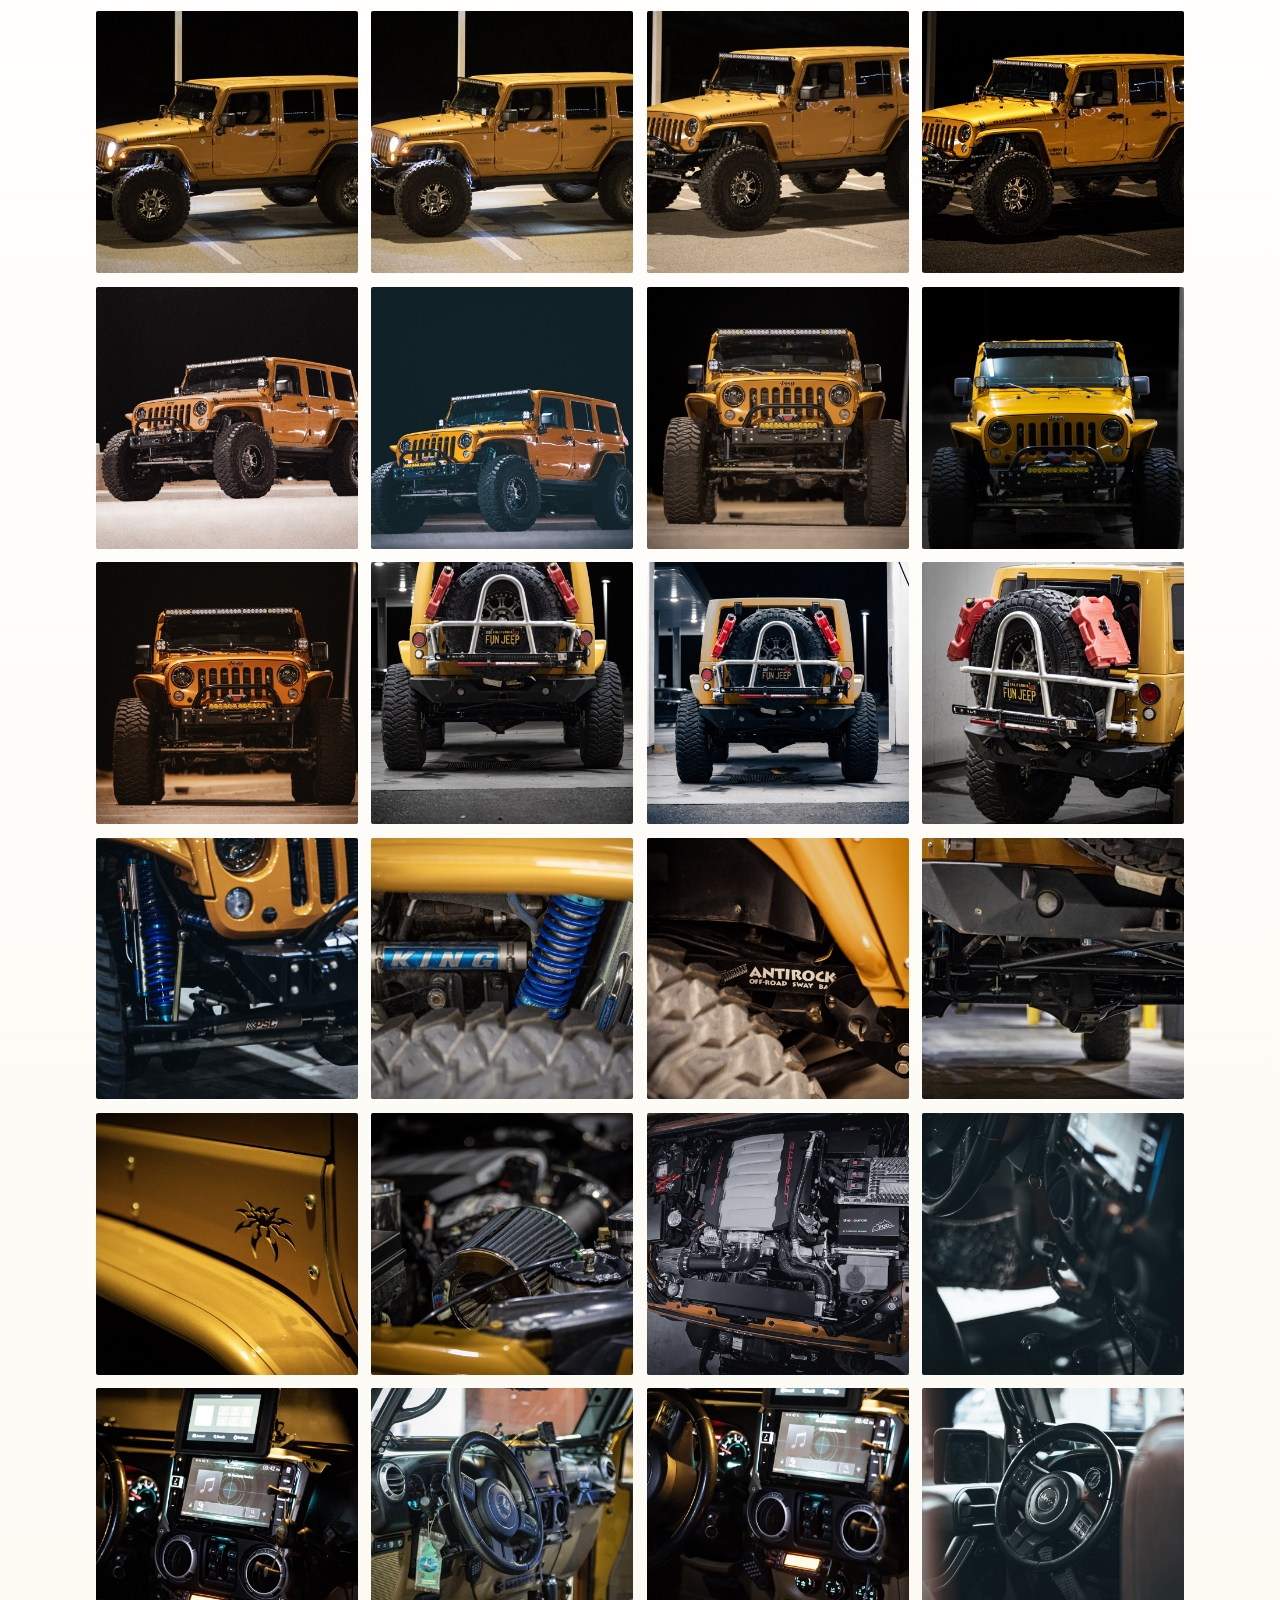
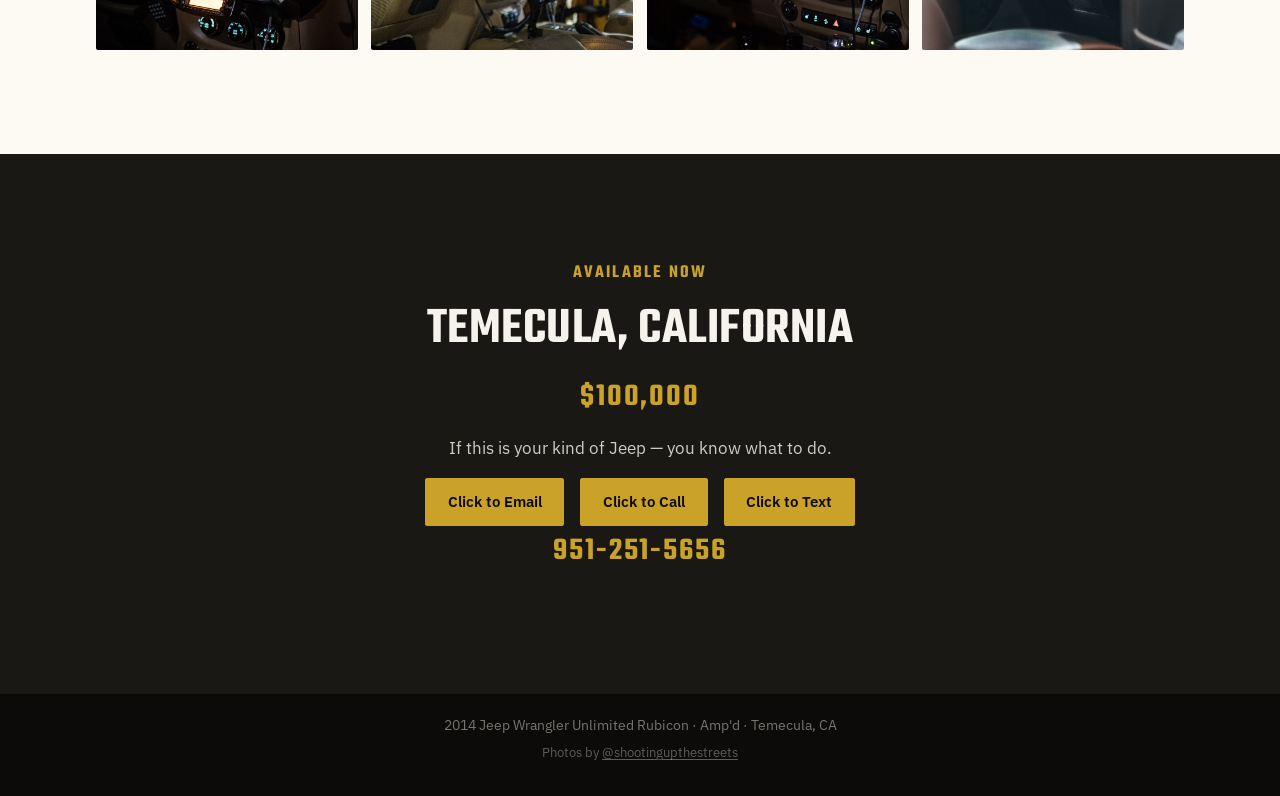
==== commit 3540bfe0: "Update listed mileage to 40,734 and refresh swap-miles estimate. Co-authored-by: Cursor <cursoragent" ====
--- a/index.html
+++ b/index.html
@@ -108,7 +108,7 @@
             <strong>455 hp / 455 lb-ft</strong>, <strong>MOTECH Tuned to 496 hp / 496 lb-ft</strong>!
             Paired with a <strong>GM 8L90</strong> eight-speed.
             Installed by <strong>MoTech Premium Conversions</strong> in Las Vegas at about 30,000 miles —
-            roughly 10,000 miles on the swap. Advance Adapters <strong>Atlas</strong> transfer case.
+            roughly 10,700 miles on the swap. Advance Adapters <strong>Atlas</strong> transfer case.
             <strong>PSC</strong> hydraulic steering assist for the 40s.
           </p>
           <p class="support-links">
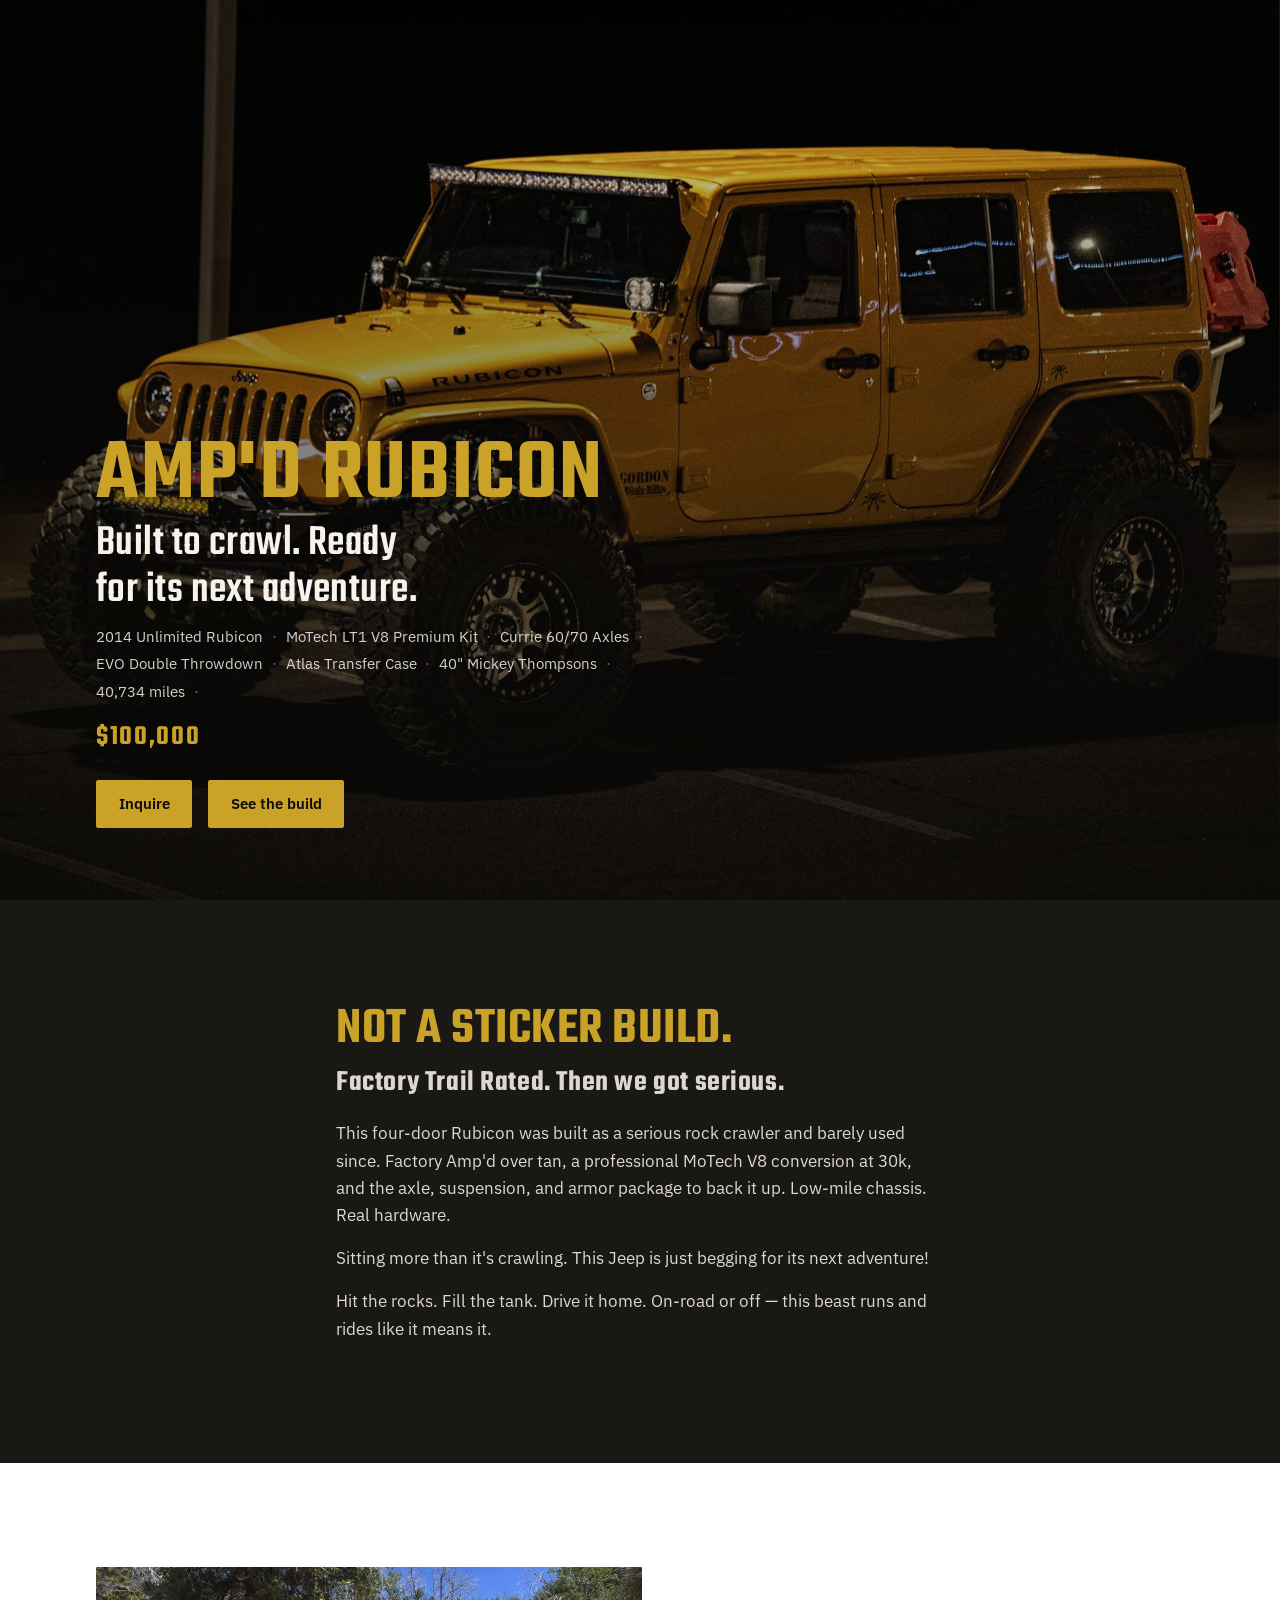
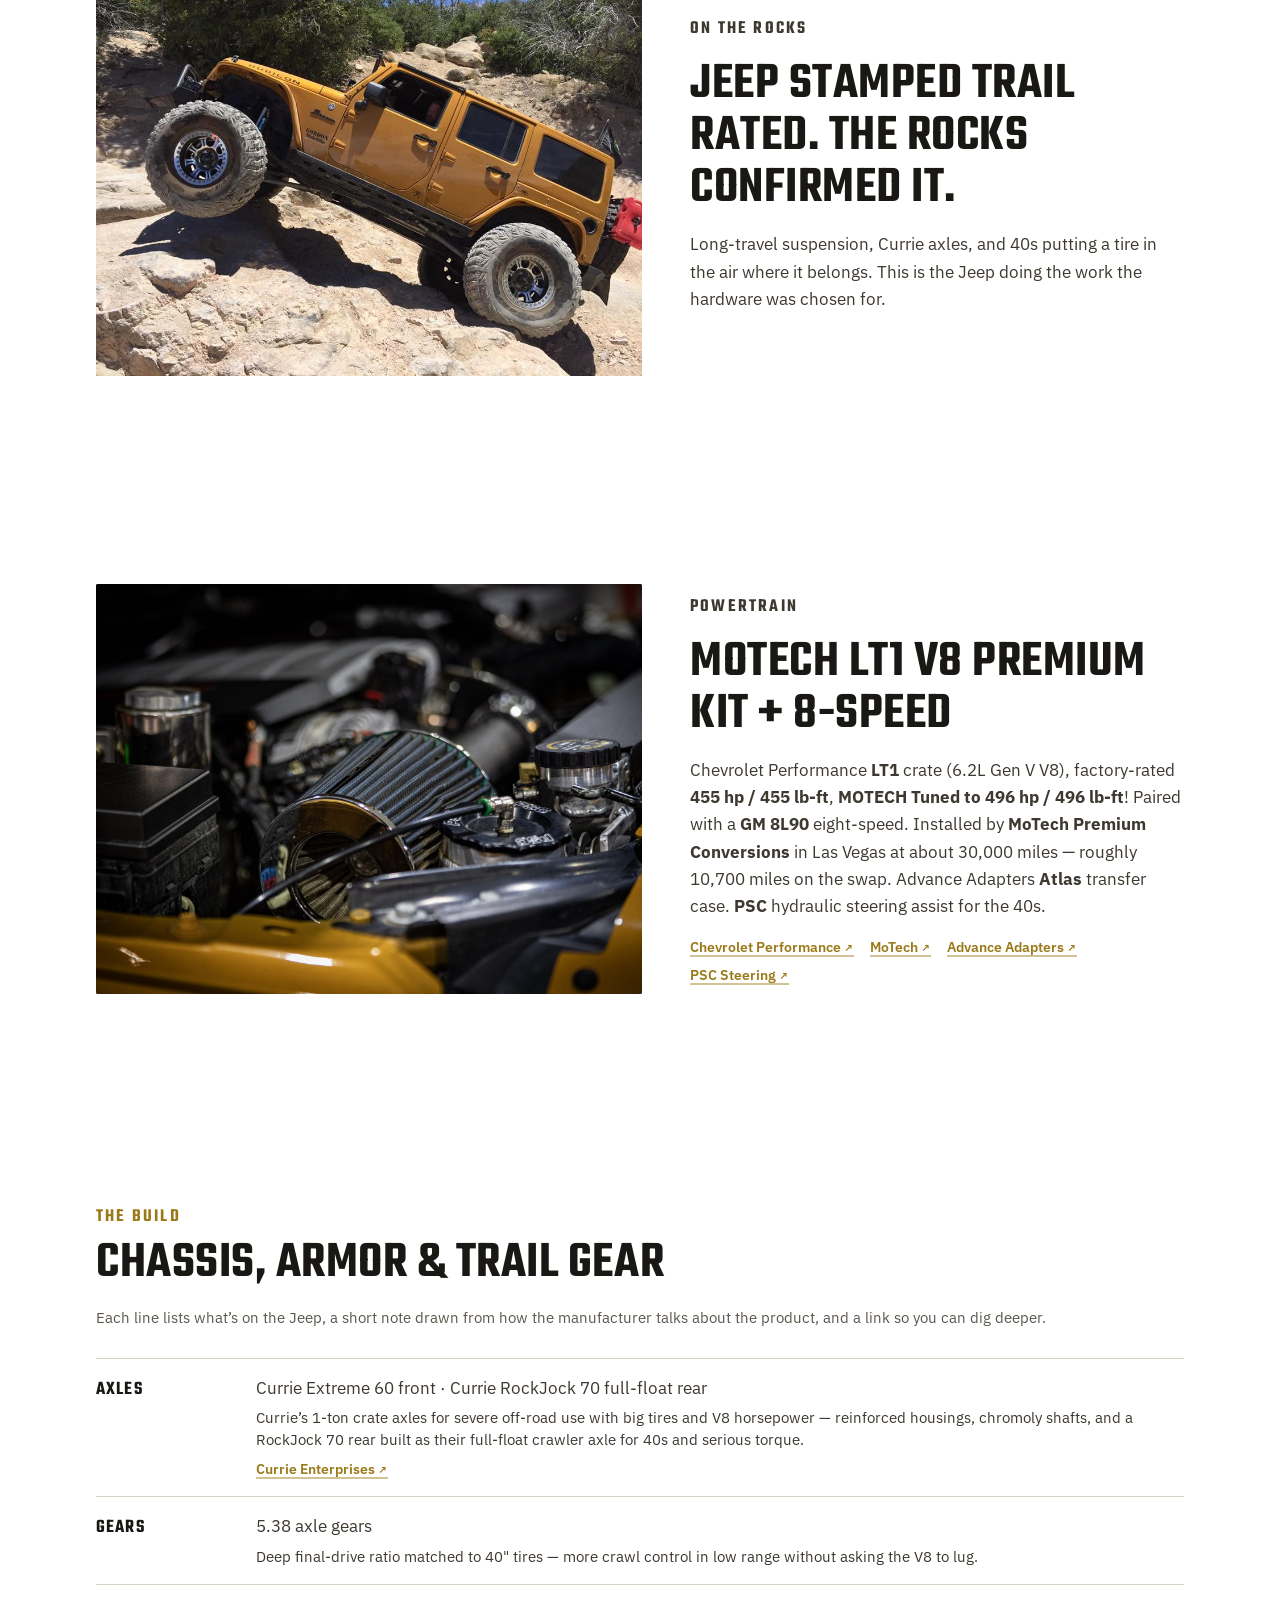
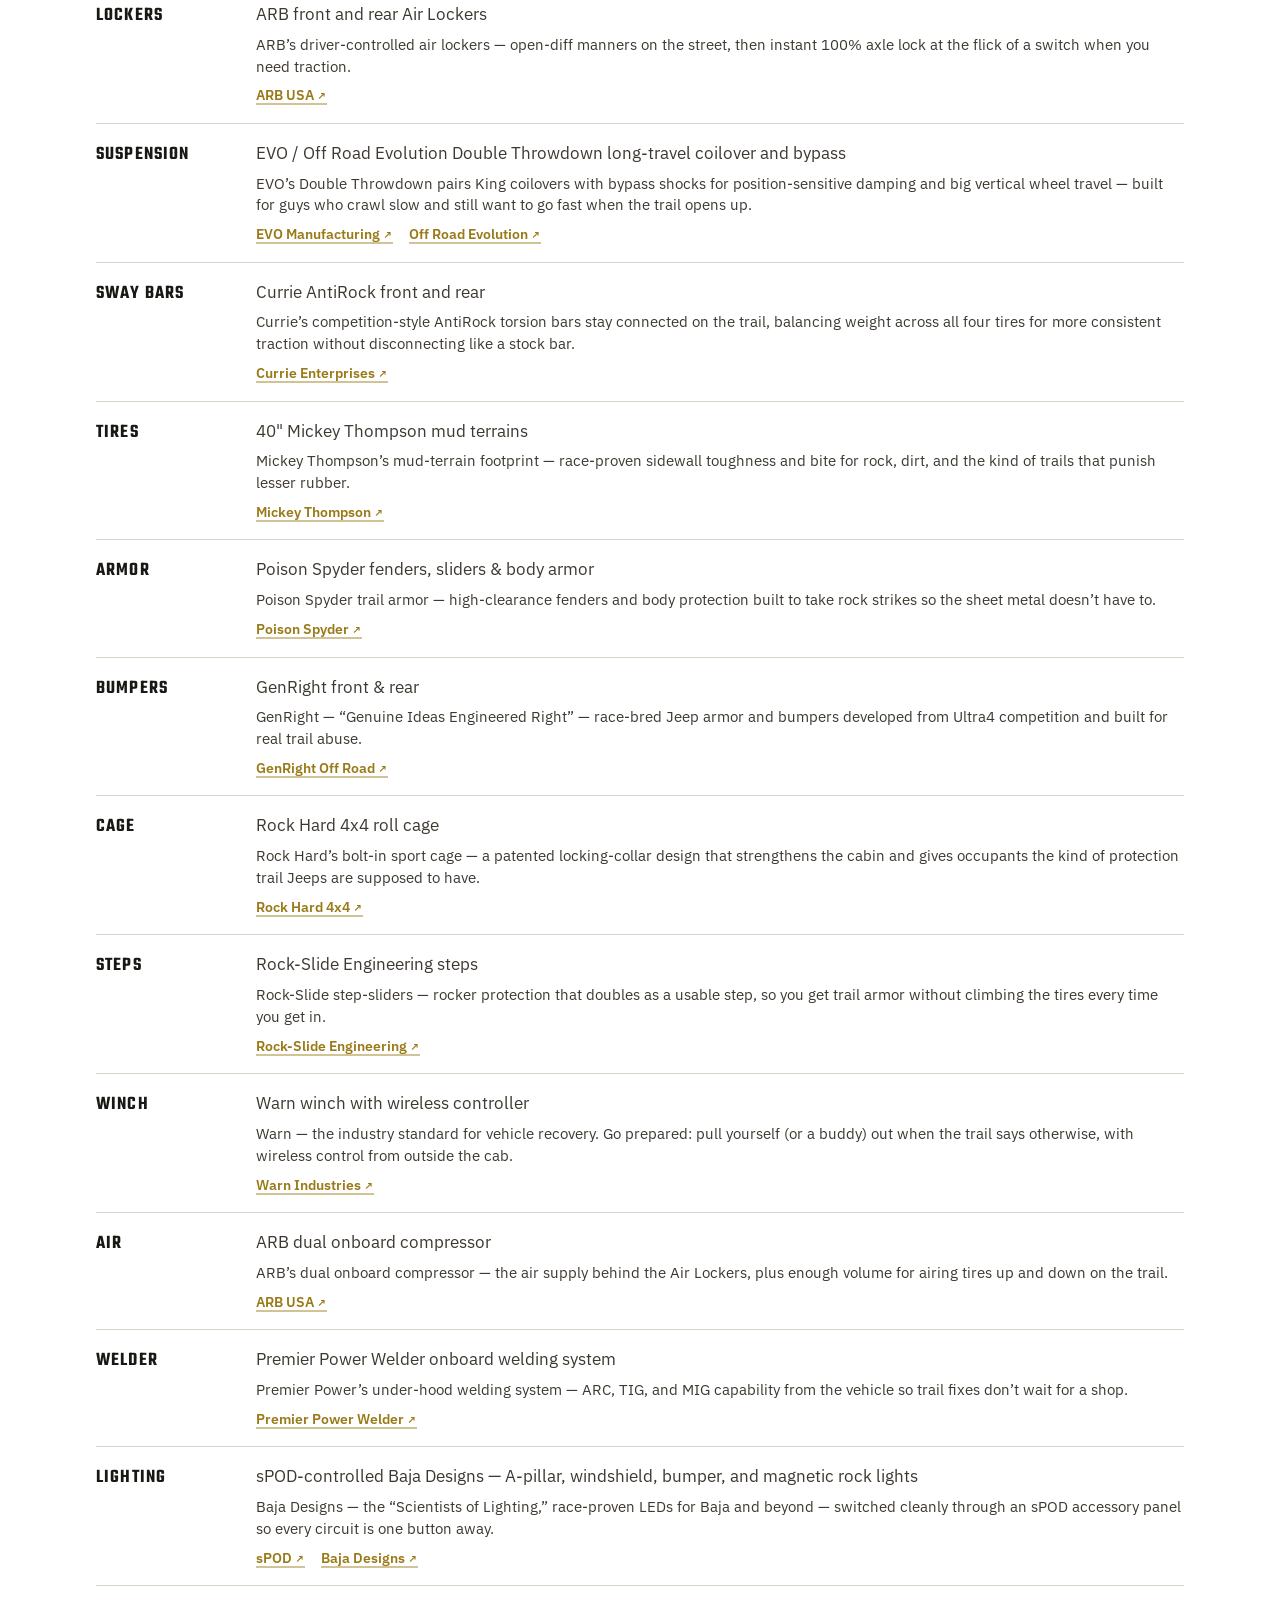
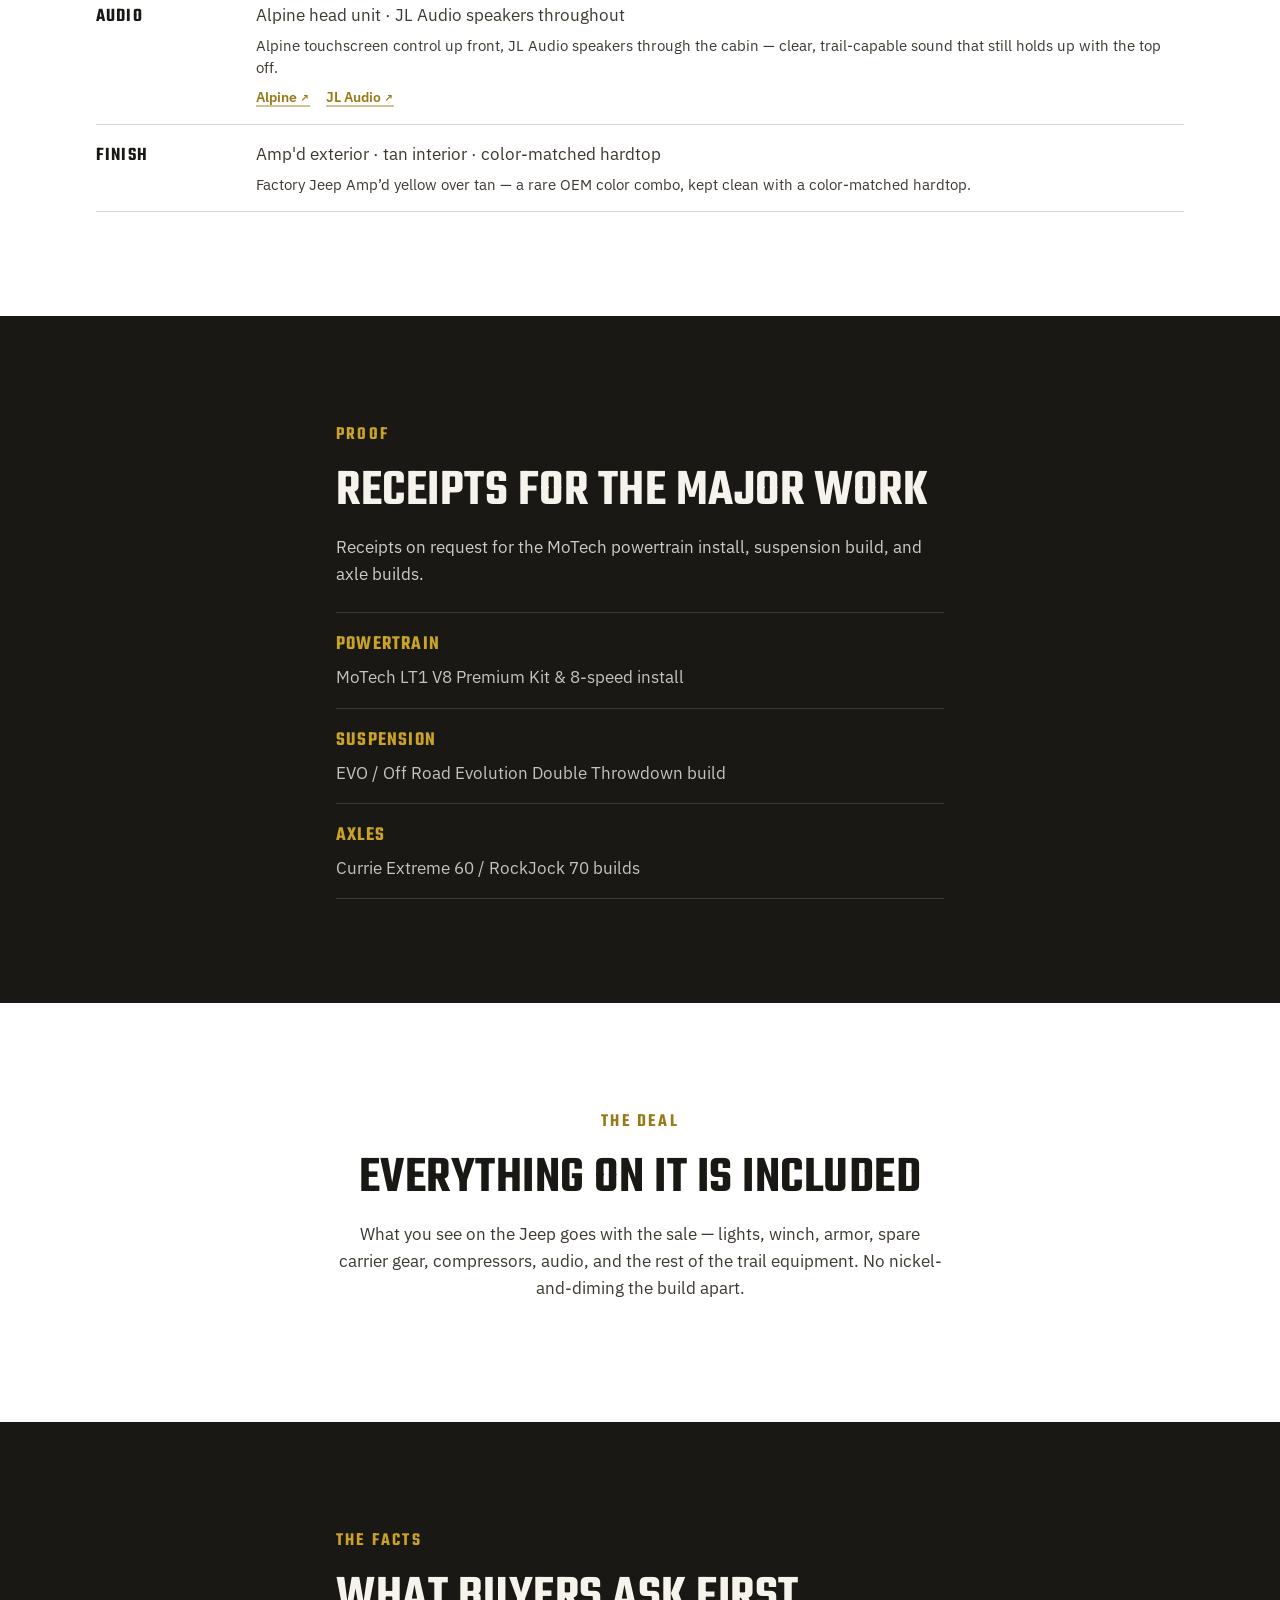
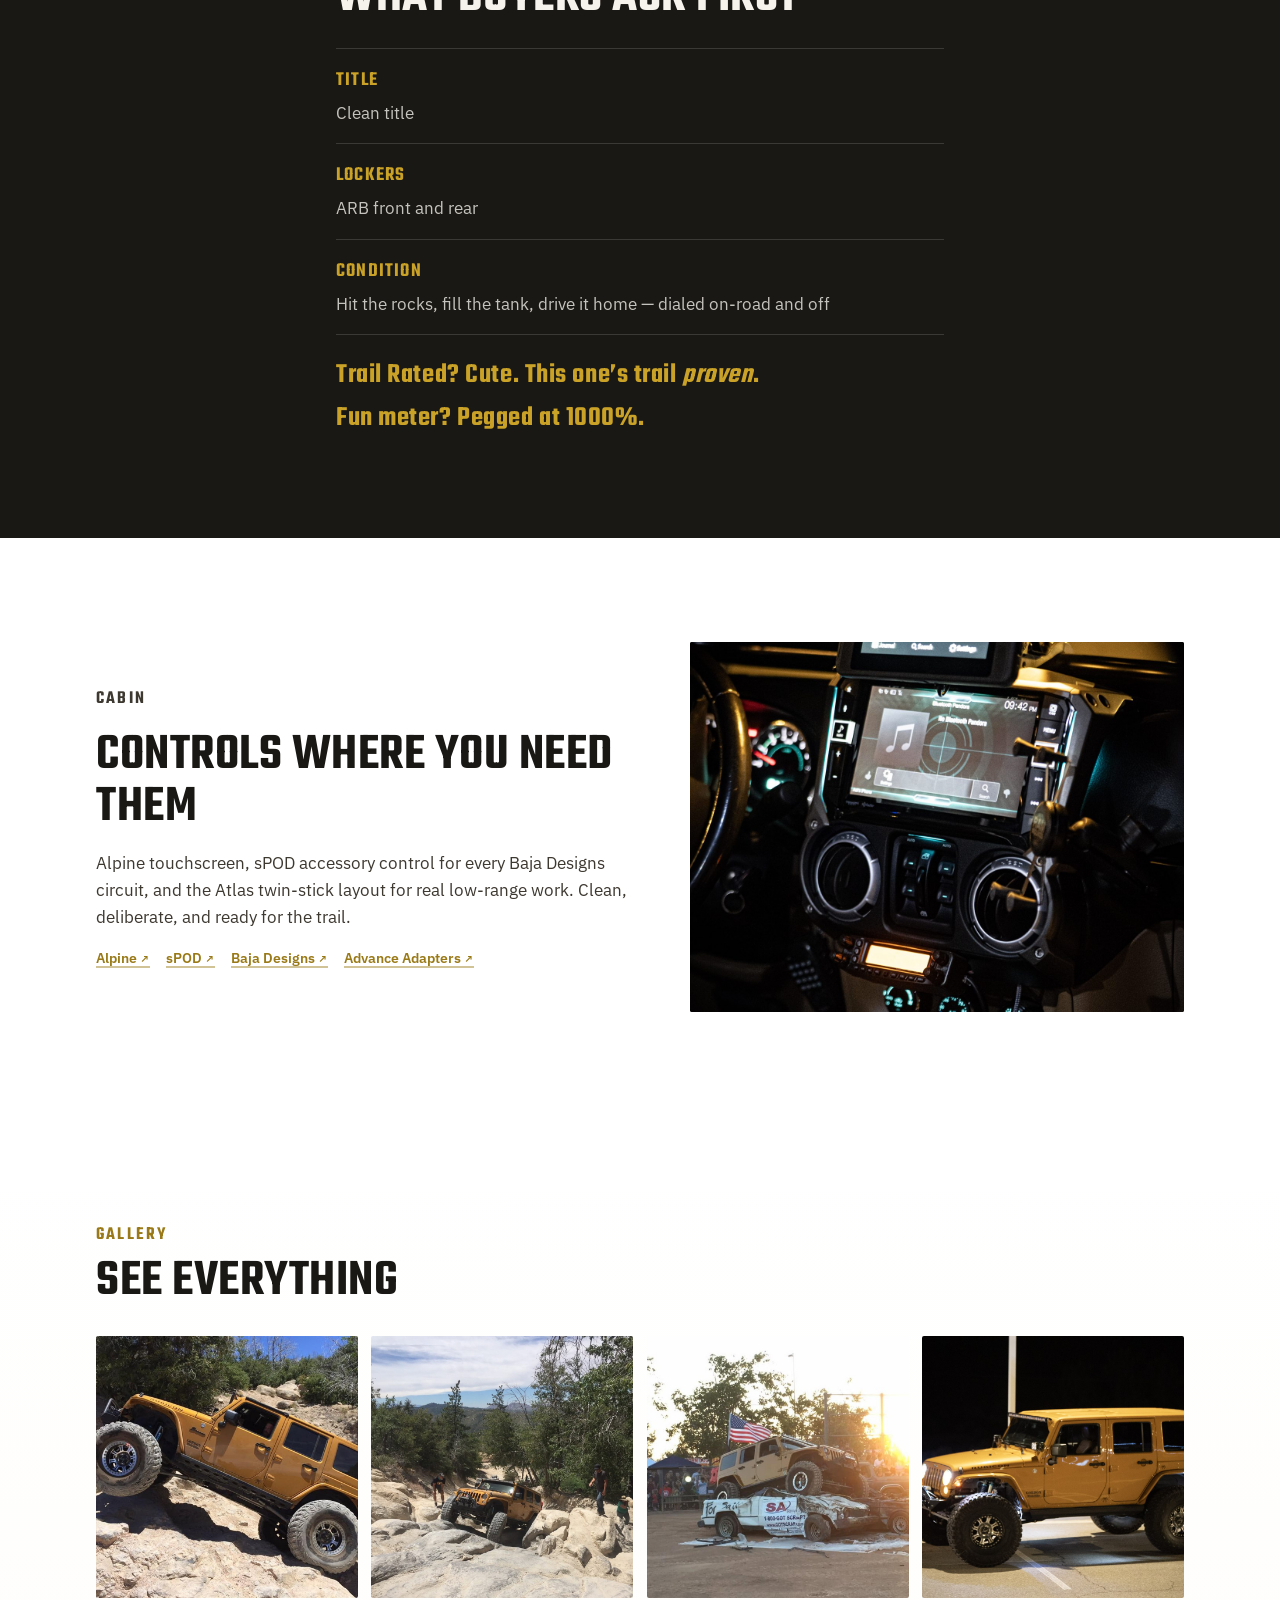
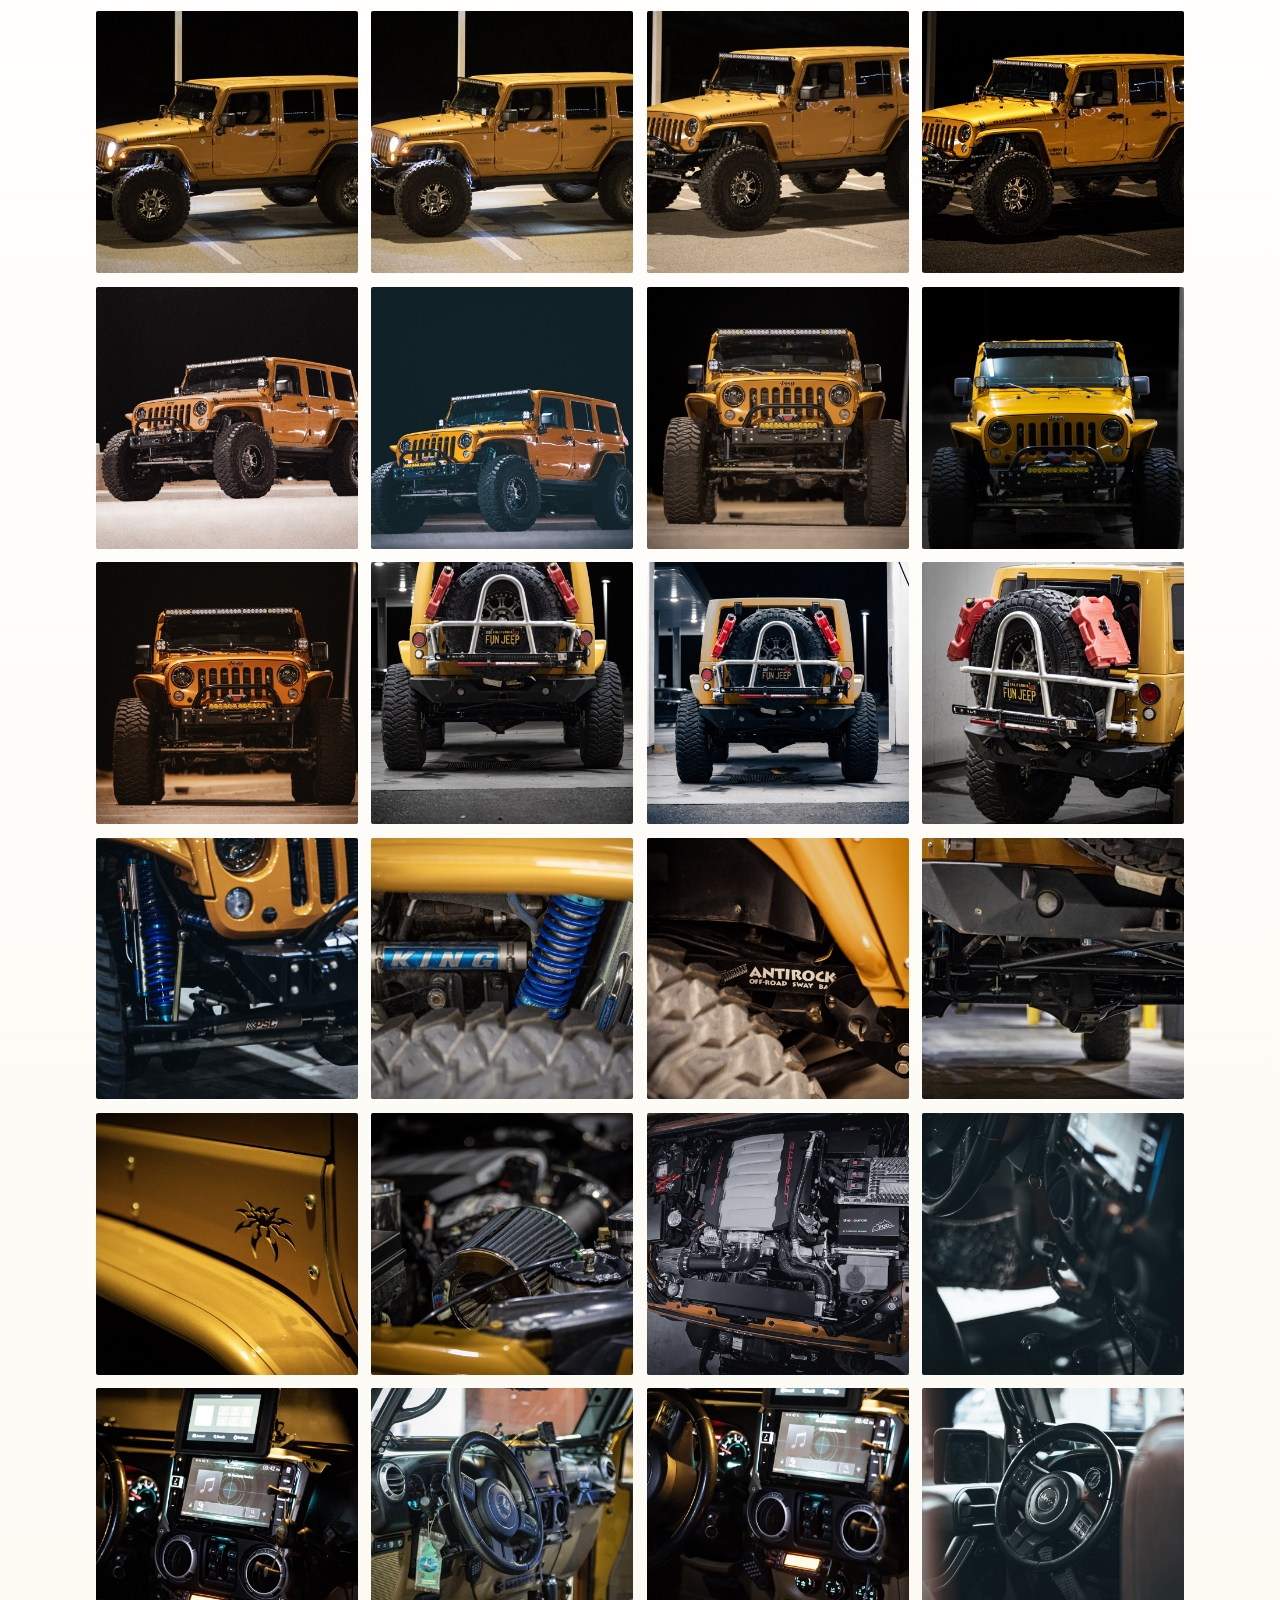
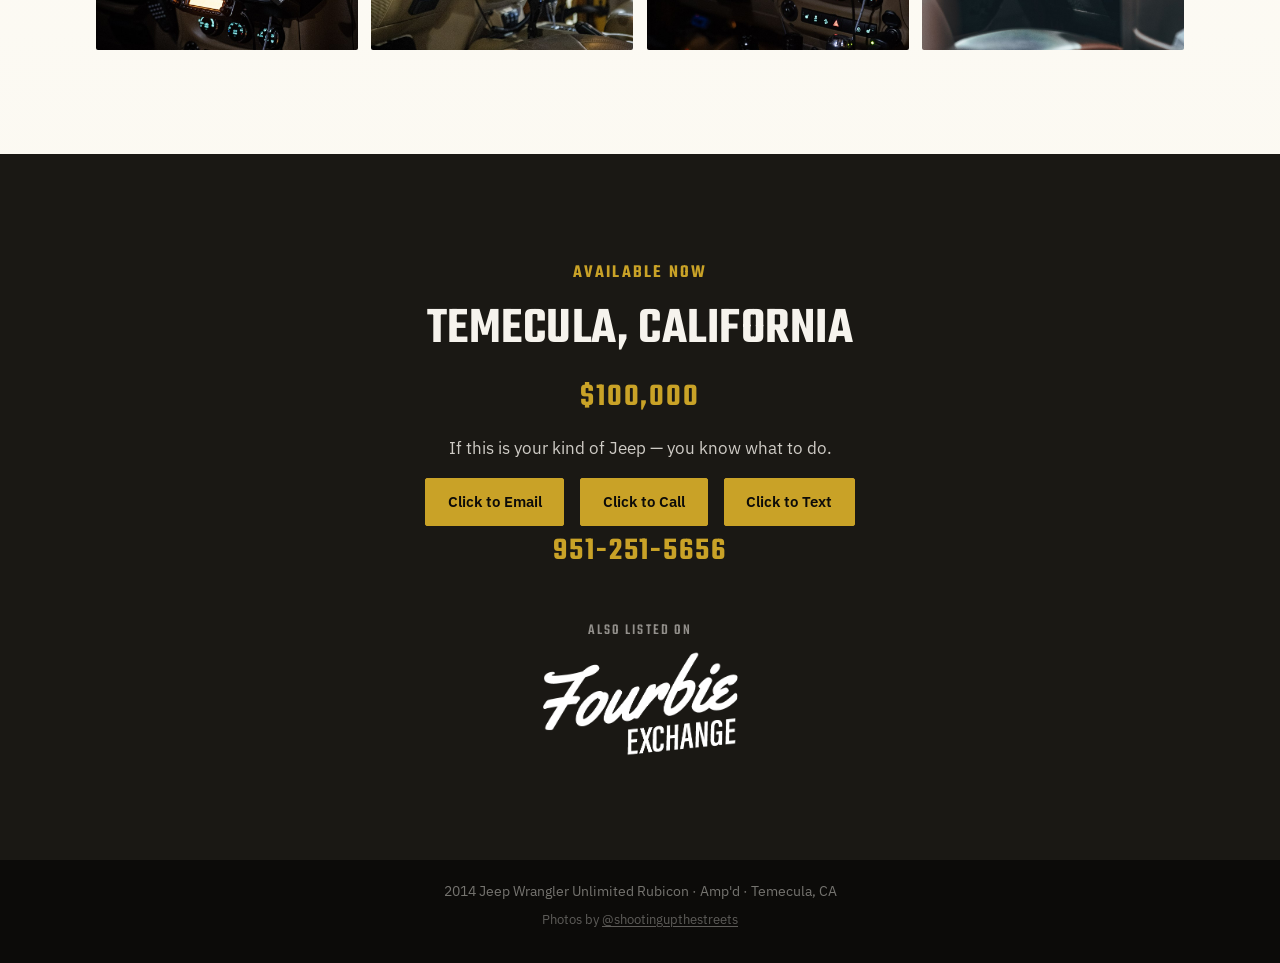
==== commit d50ff63c: "Add Fourbie Exchange listing badge to the inquire section. Co-authored-by: Cursor <cursoragent@curso" ====
--- a/index.html
+++ b/index.html
@@ -23,7 +23,7 @@
   <link rel="preconnect" href="https://fonts.googleapis.com" />
   <link rel="preconnect" href="https://fonts.gstatic.com" crossorigin />
   <link href="https://fonts.googleapis.com/css2?family=IBM+Plex+Sans:wght@400;500;600&family=Teko:wght@500;600;700&display=swap" rel="stylesheet" />
-  <link rel="stylesheet" href="styles.css?v=11" />
+  <link rel="stylesheet" href="styles.css?v=12" />
   <link rel="icon" href="favicon.ico?v=4" sizes="any" />
   <link rel="icon" href="favicon.svg?v=4" type="image/svg+xml" />
   <link rel="icon" href="favicon-32.png?v=4" type="image/png" sizes="32x32" />
@@ -476,6 +476,21 @@
           <a class="btn btn--primary" href="sms:+19512515656">Click to Text</a>
         </div>
         <p class="inquire-price">951-251-5656</p>
+        <a
+          class="fourbie-badge"
+          href="https://fourbieexchange.com/listing/2014-jeep-wrangler-unlimited-rubicon-ampd"
+          target="_blank"
+          rel="noopener noreferrer"
+        >
+          <span class="fourbie-badge__label">Also listed on</span>
+          <img
+            class="fourbie-badge__logo"
+            src="pics/fourbie-logo-white.png"
+            alt="Fourbie Exchange"
+            width="220"
+            height="80"
+          />
+        </a>
       </div>
     </section>
   </main>
--- a/styles.css
+++ b/styles.css
@@ -628,6 +628,44 @@
   letter-spacing: 0.06em !important;
   text-transform: uppercase !important;
   color: var(--ampd) !important;
+}
+
+.fourbie-badge {
+  display: inline-flex;
+  flex-direction: column;
+  align-items: center;
+  gap: 0.55rem;
+  margin-top: 1.75rem;
+  text-decoration: none;
+  color: inherit;
+}
+
+.fourbie-badge__label {
+  font-family: var(--font-display);
+  font-size: 0.95rem;
+  font-weight: 500;
+  letter-spacing: 0.14em;
+  text-transform: uppercase;
+  color: rgba(246, 243, 237, 0.55);
+}
+
+.fourbie-badge__logo {
+  display: block;
+  width: min(12.5rem, 55vw);
+  height: auto;
+  border-radius: 0.2rem;
+  transition: opacity 0.25s var(--ease), transform 0.25s var(--ease);
+}
+
+.fourbie-badge:hover .fourbie-badge__logo,
+.fourbie-badge:focus-visible .fourbie-badge__logo {
+  opacity: 0.88;
+  transform: translateY(-1px);
+}
+
+.fourbie-badge:focus-visible {
+  outline: 2px solid var(--ampd);
+  outline-offset: 6px;
 }
 
 .fineprint {
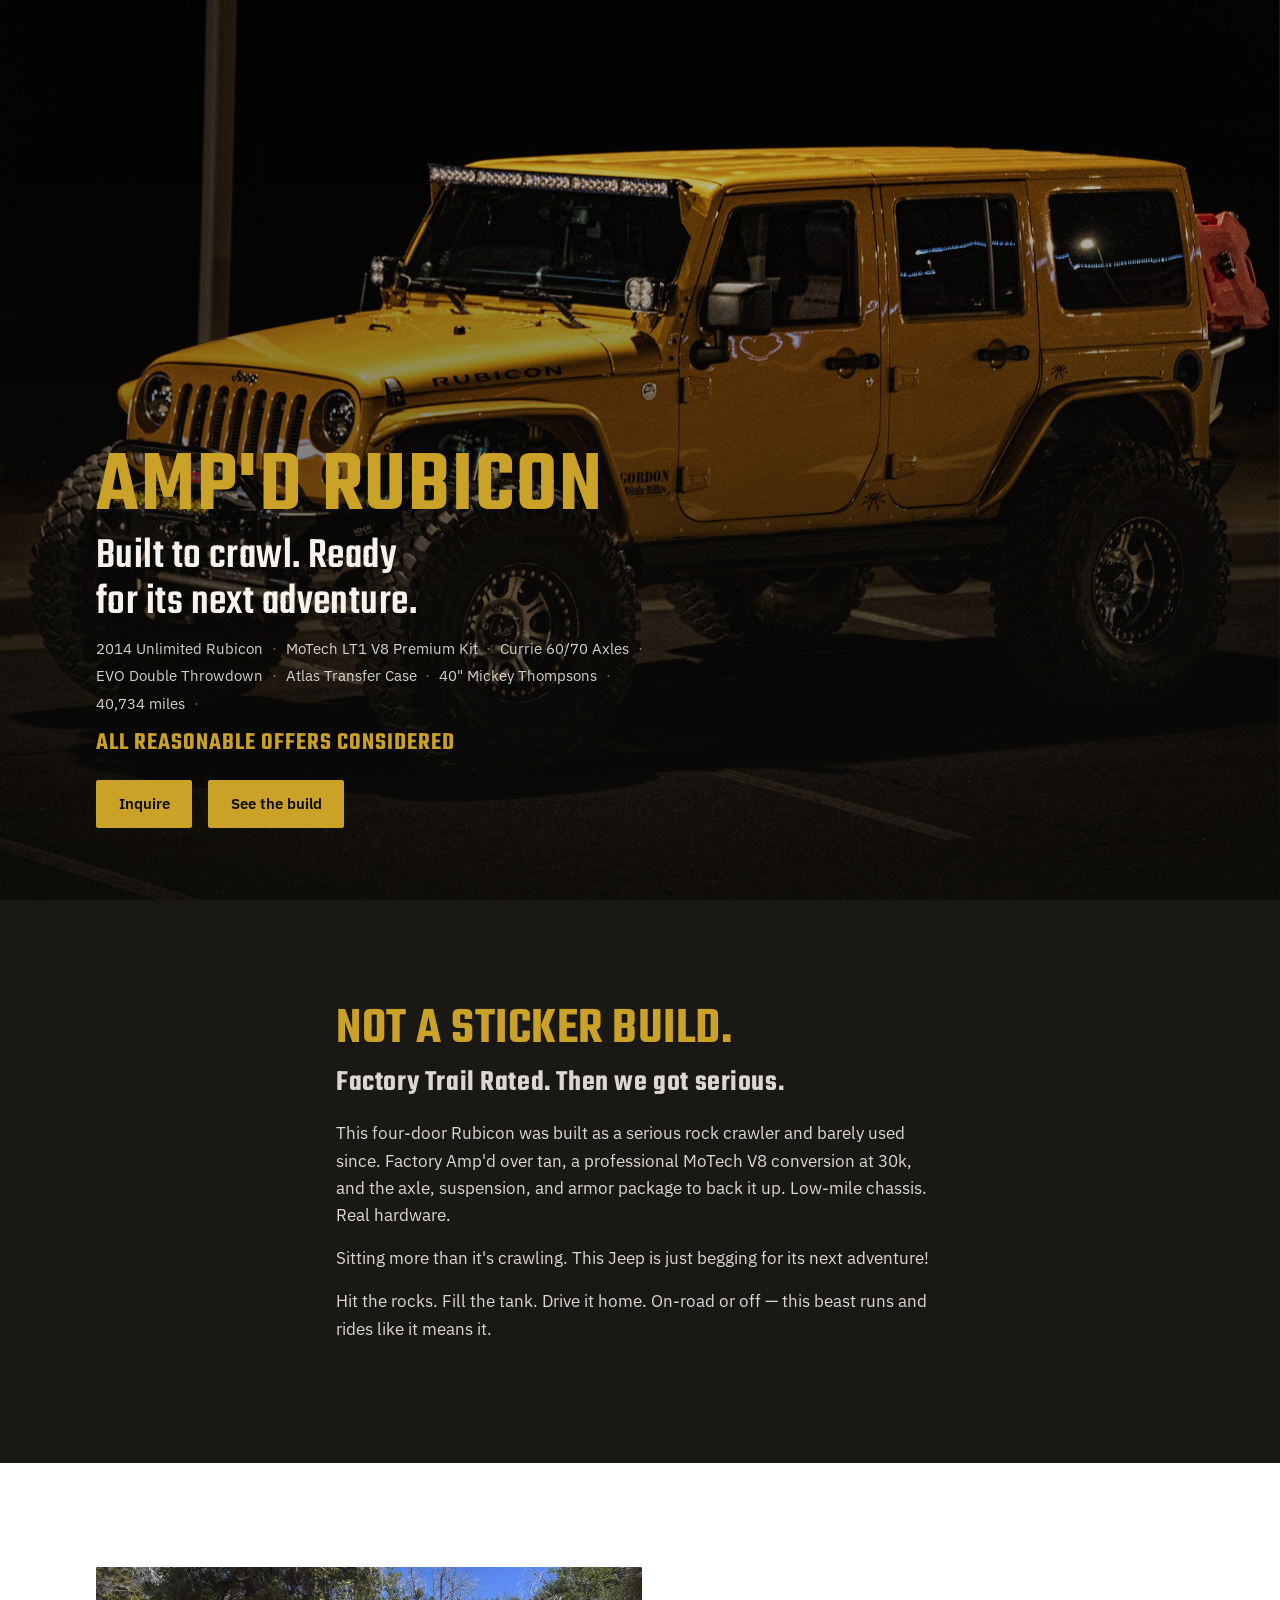
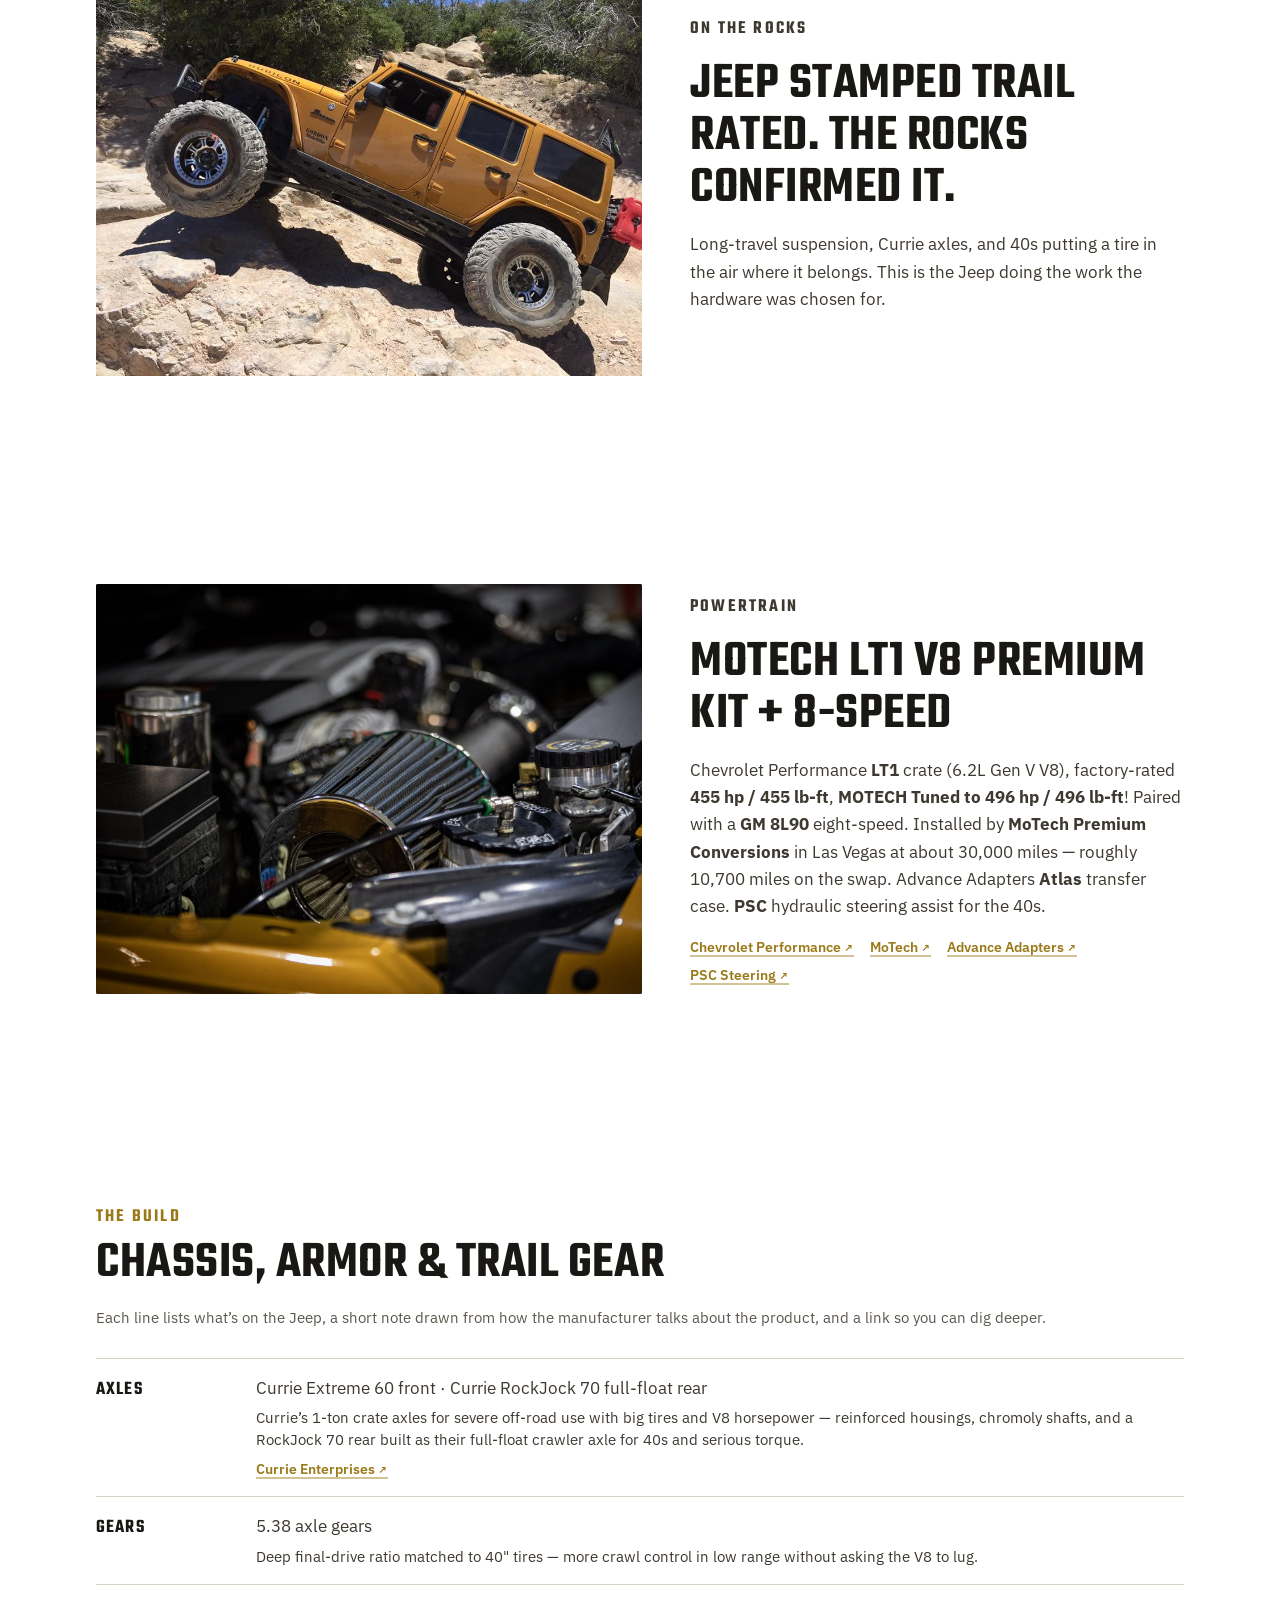
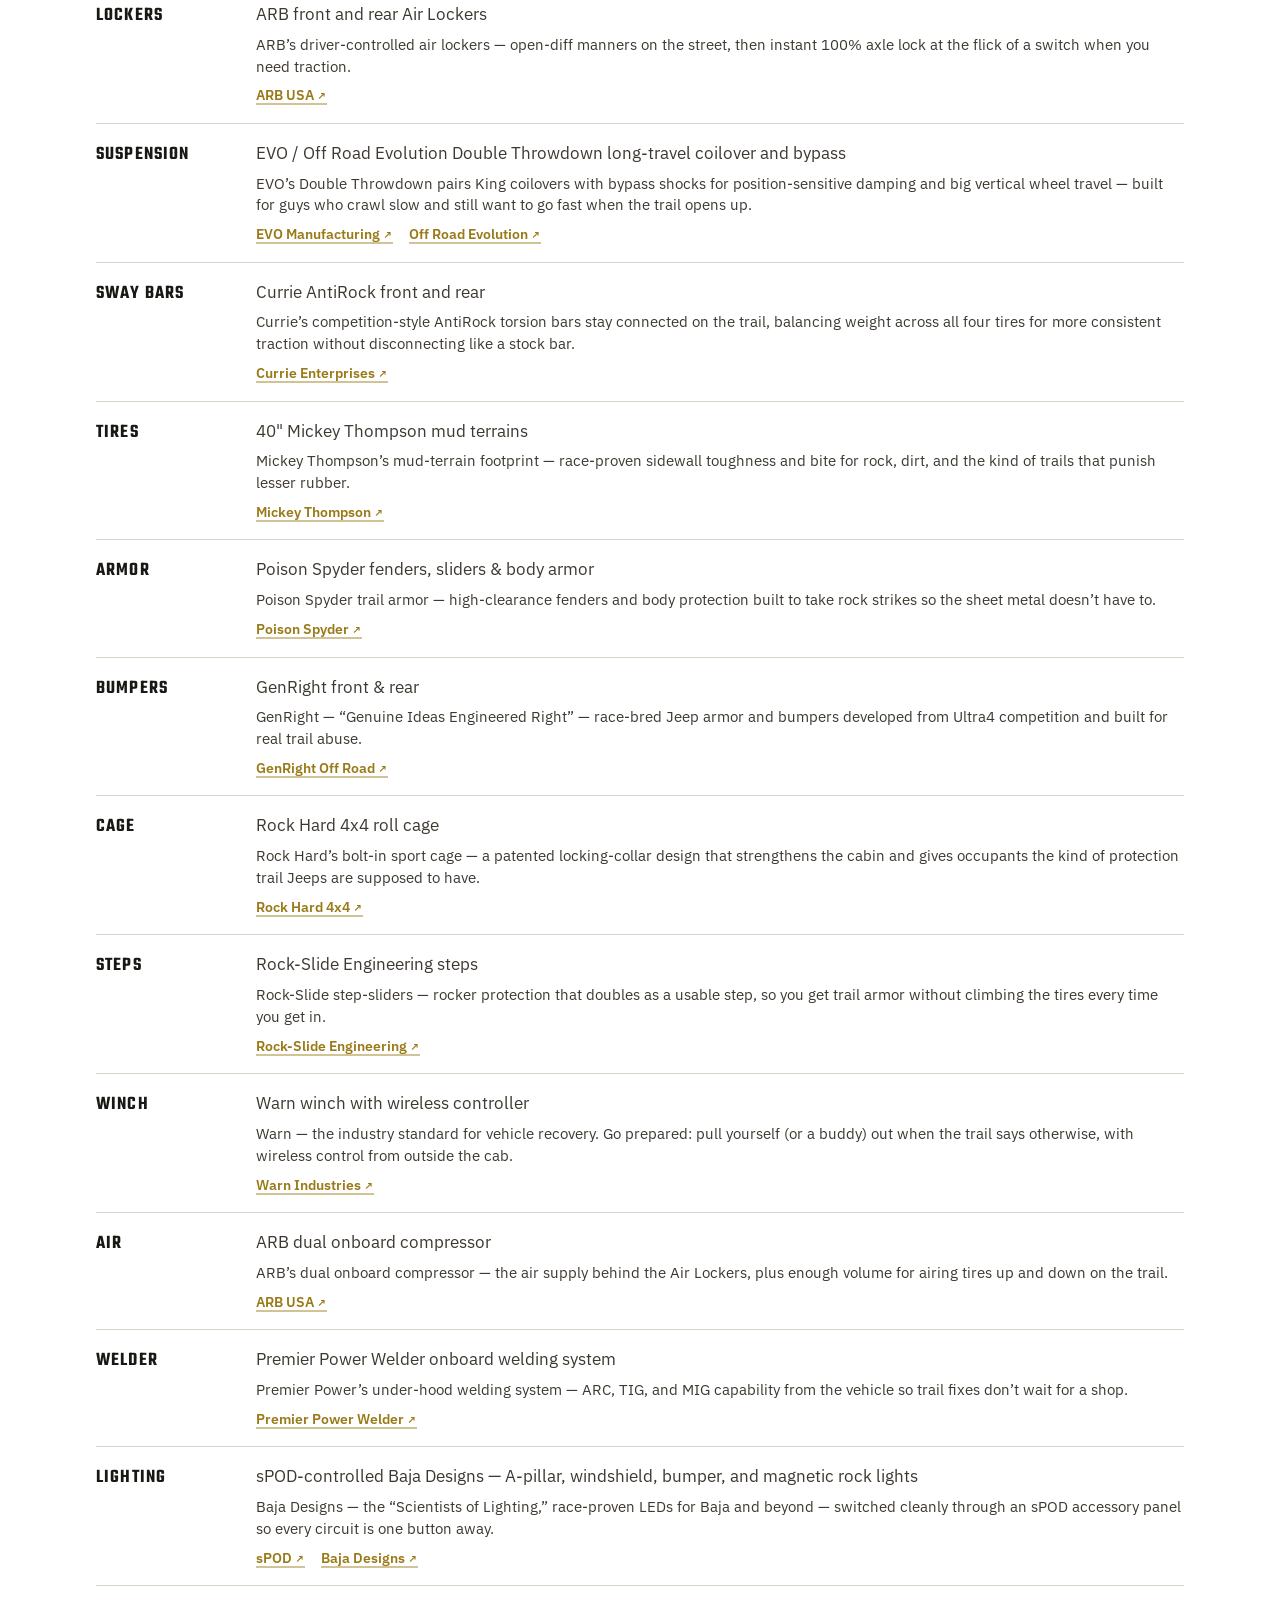
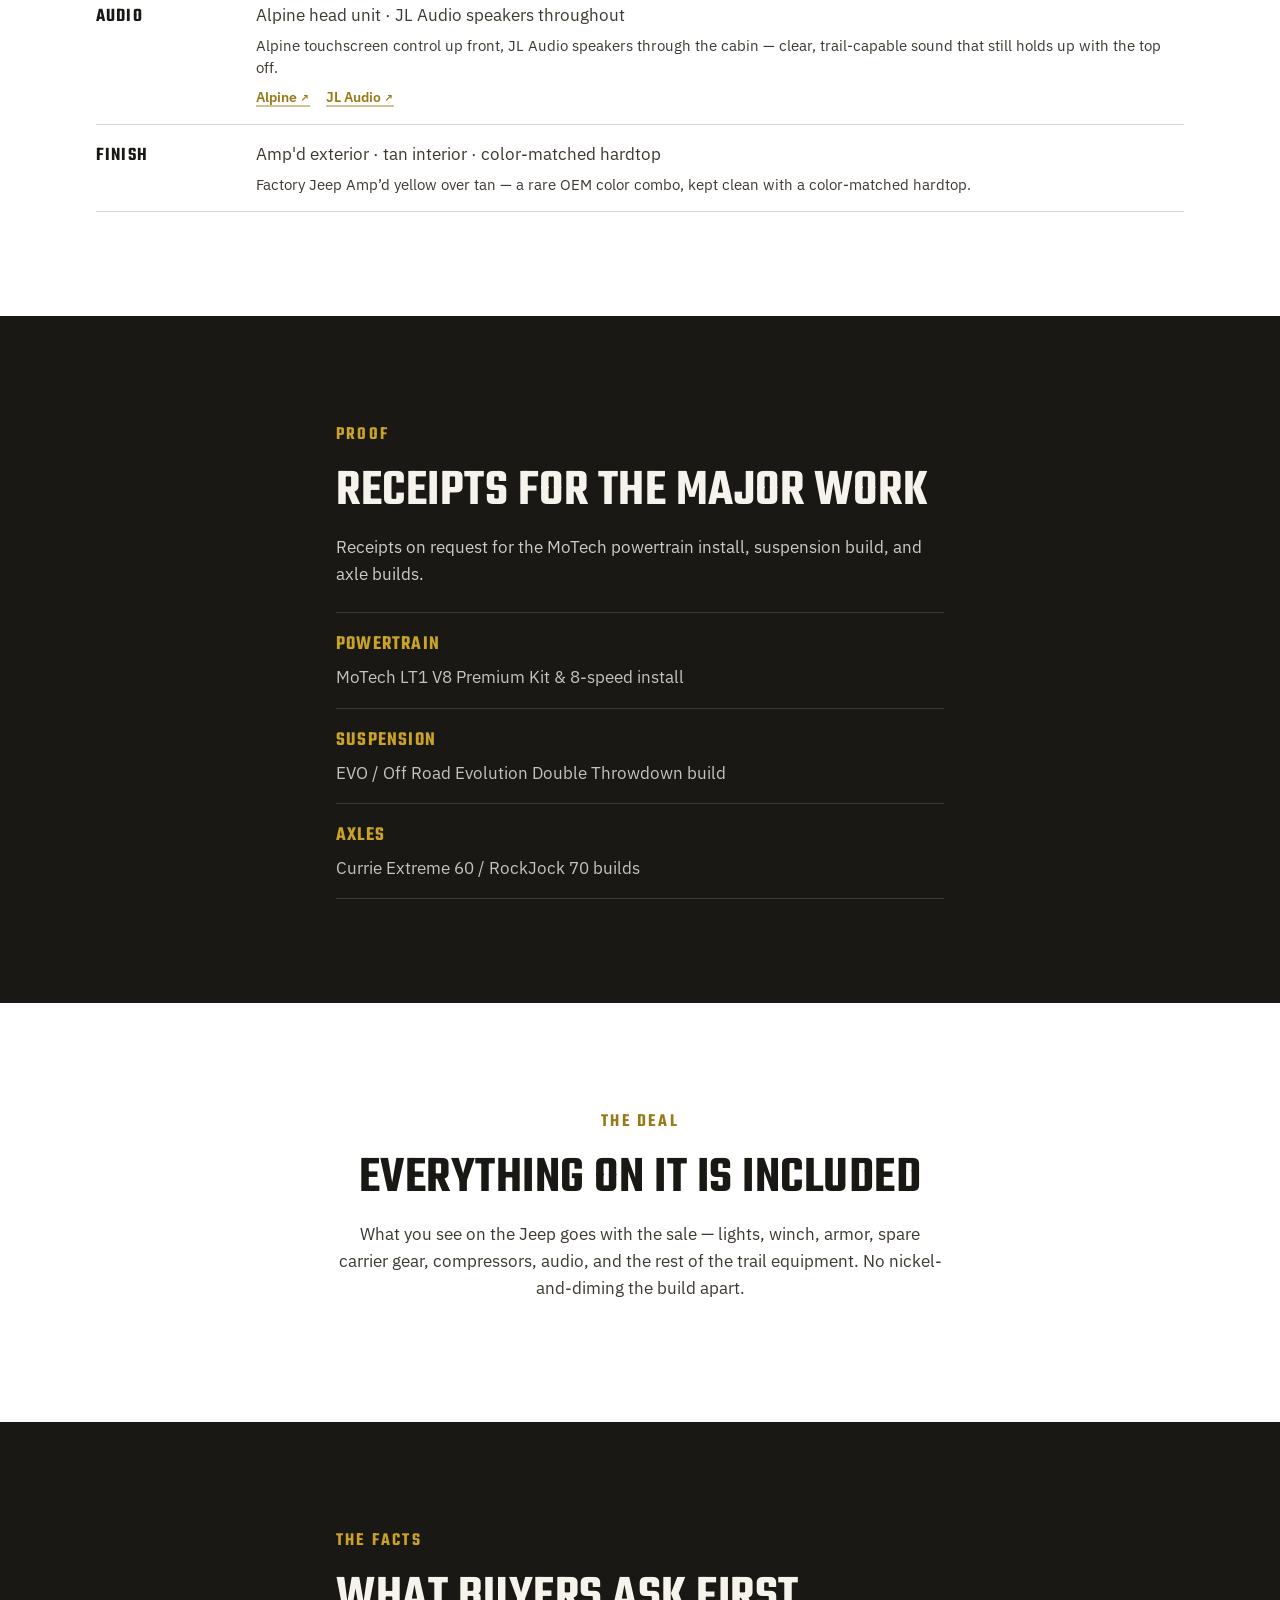
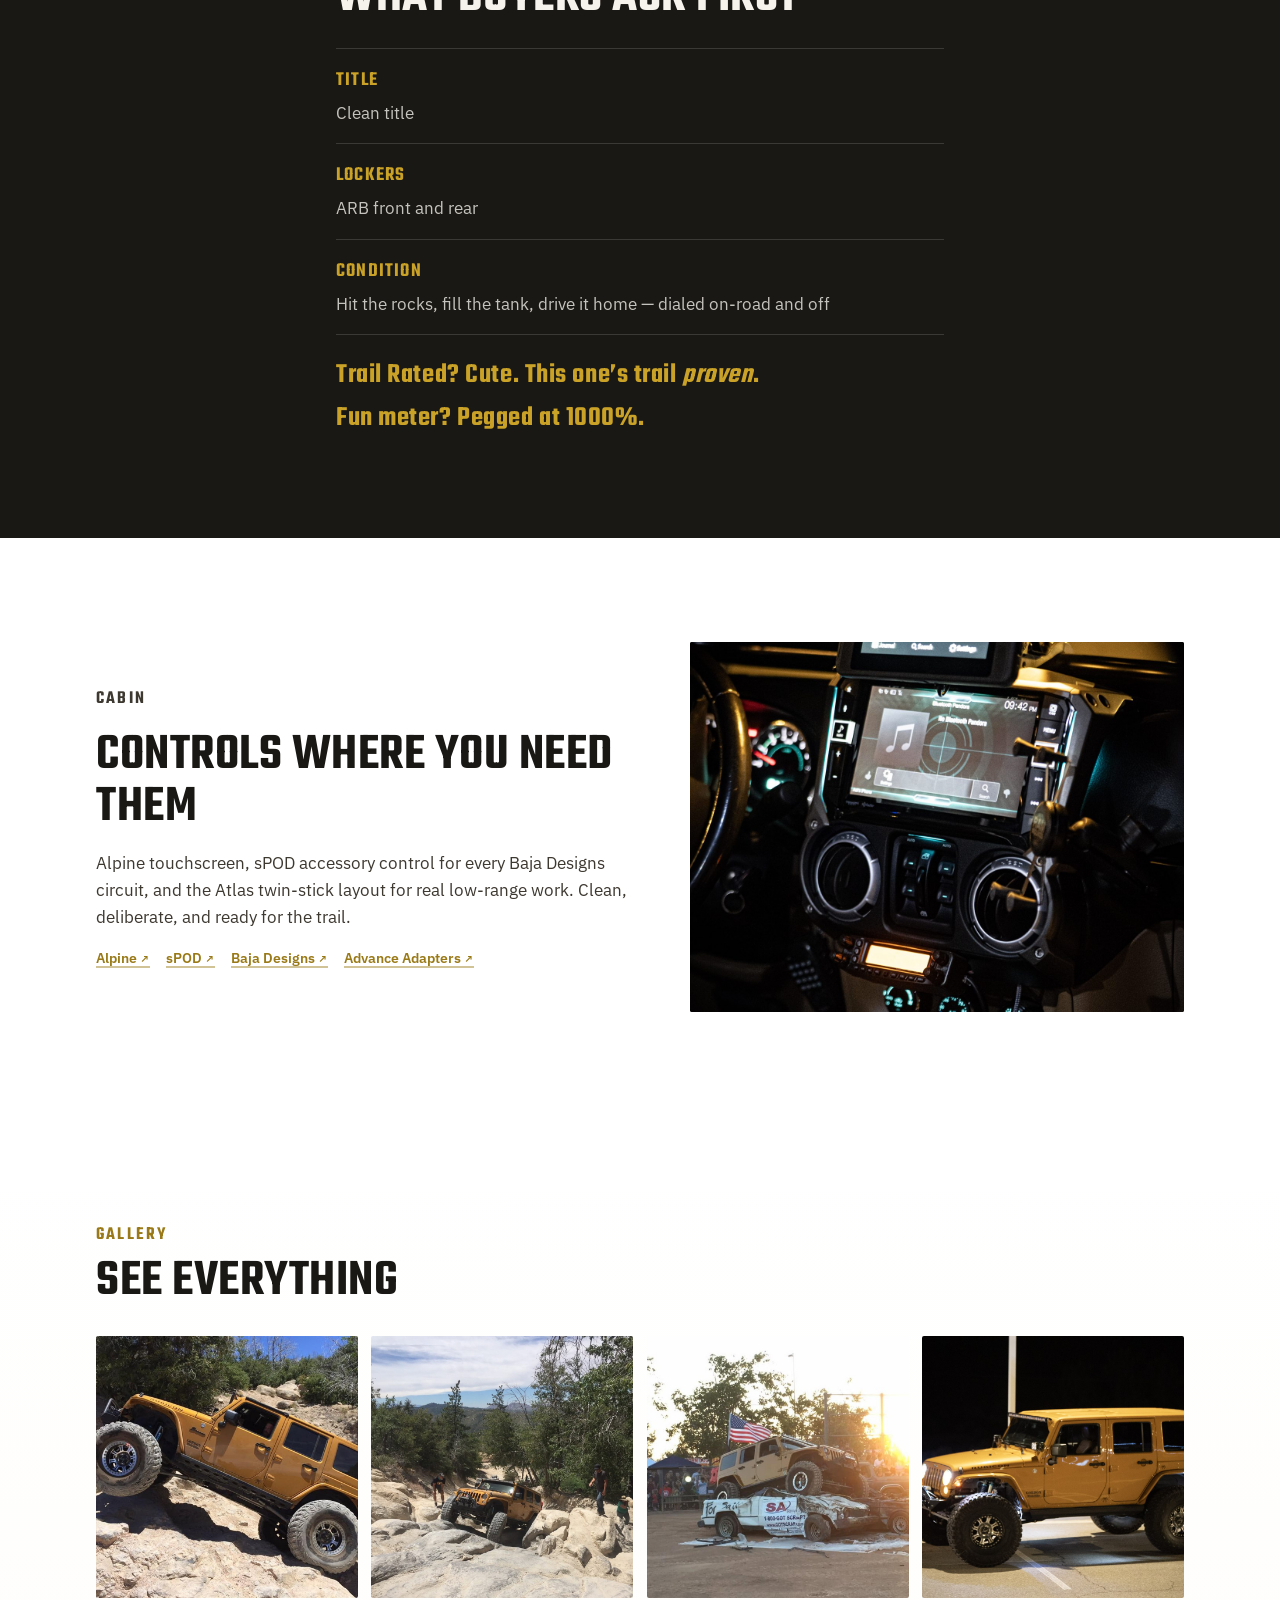
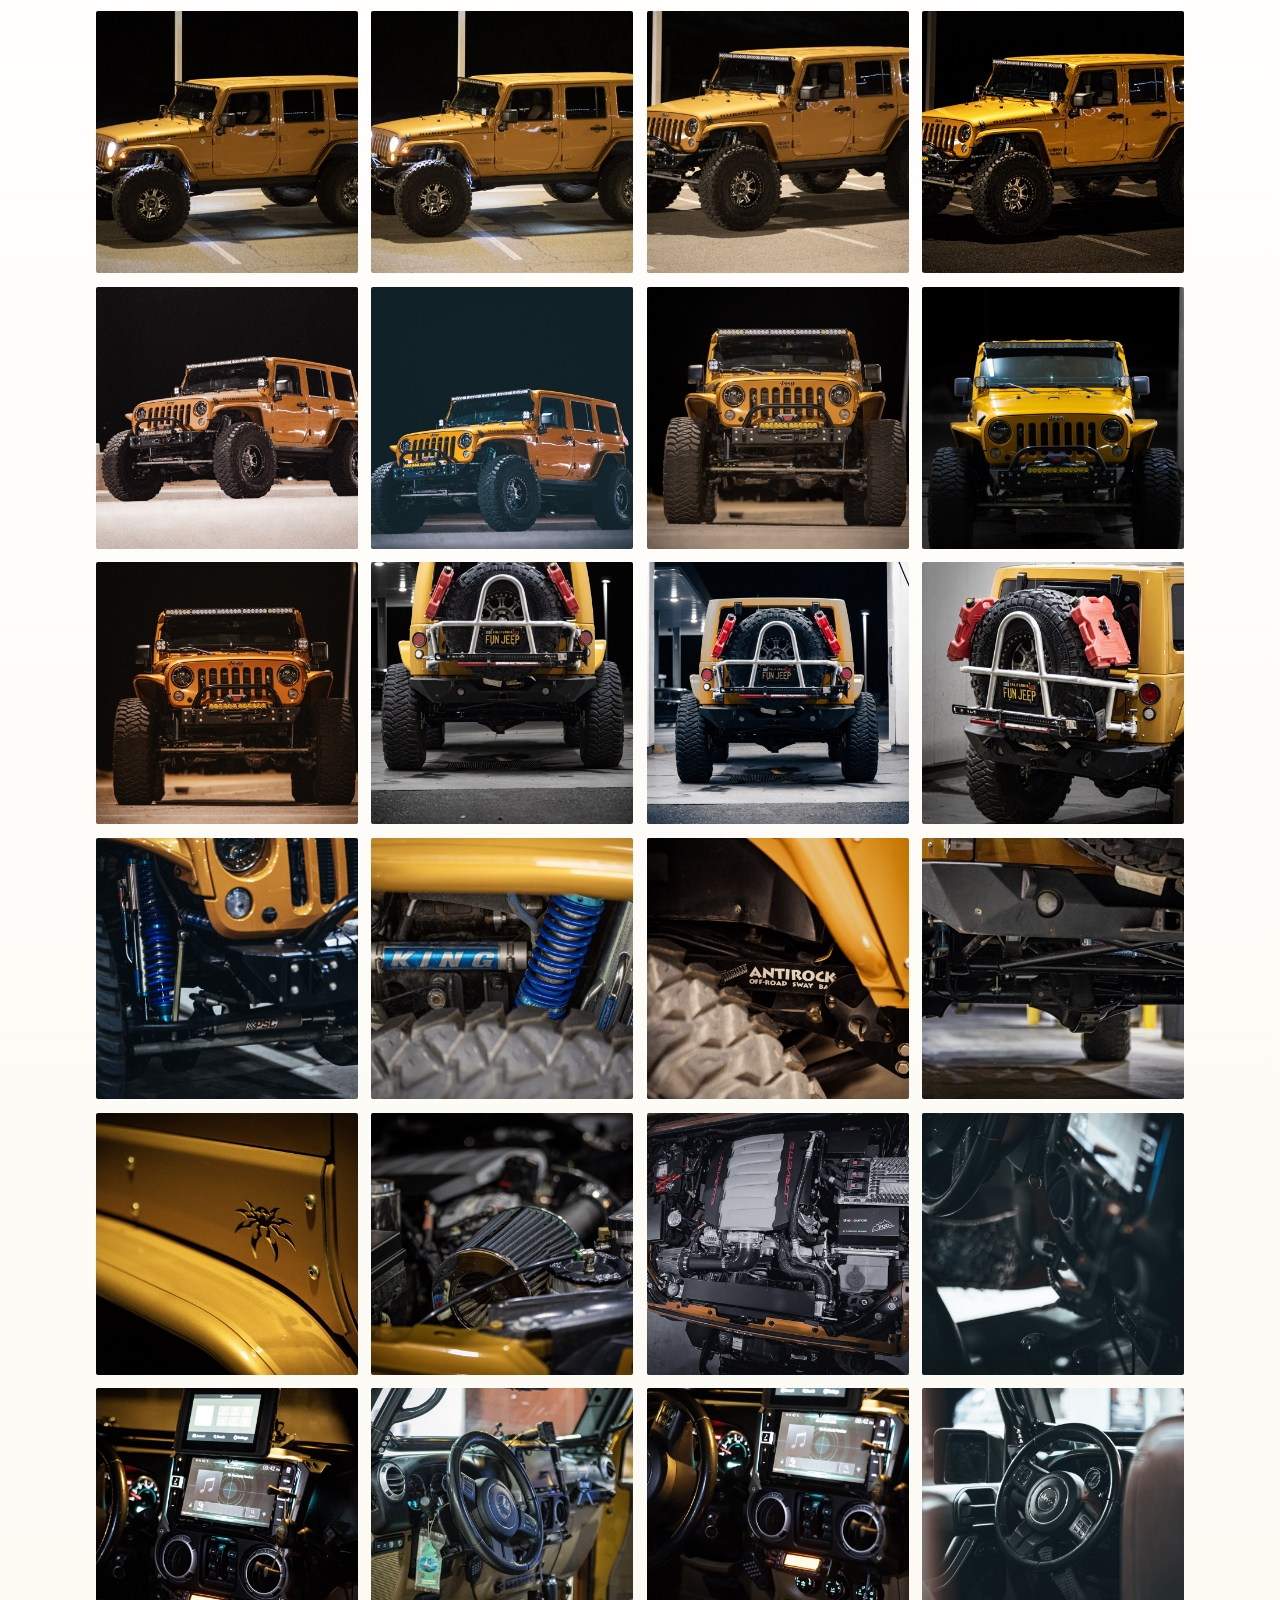
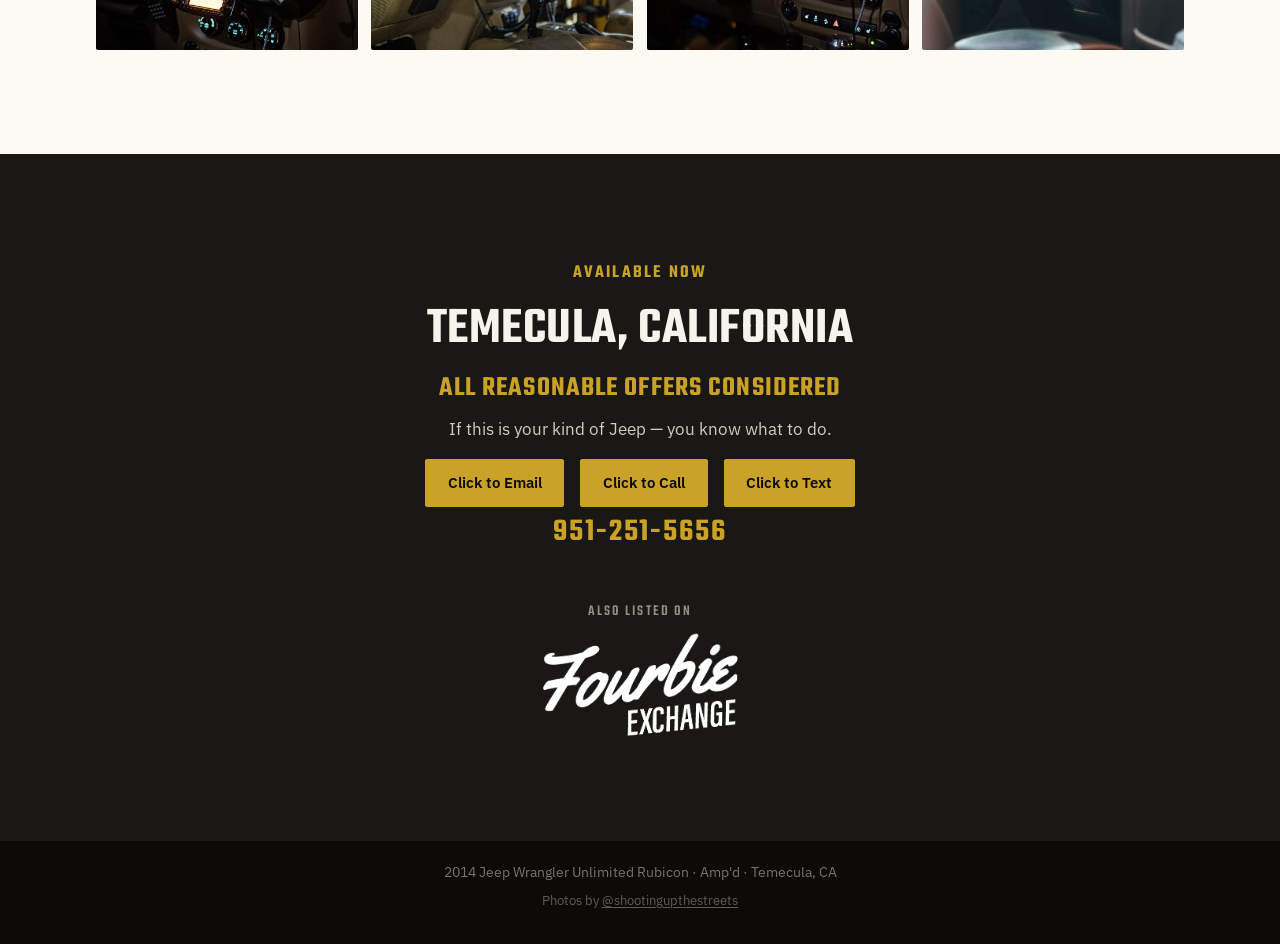
==== commit 579ed6ba: "Replace the listed asking price with all reasonable offers considered. Co-authored-by: Cursor <curso" ====
--- a/index.html
+++ b/index.html
@@ -4,12 +4,12 @@
   <meta charset="UTF-8" />
   <meta name="viewport" content="width=device-width, initial-scale=1" />
   <title>2014 Jeep Wrangler Unlimited Rubicon — Amp'd | Temecula, CA</title>
-  <meta name="description" content="2014 Jeep Wrangler Unlimited Rubicon in Amp'd. MoTech LT1 V8 Premium Kit + 8L90, Currie axles, EVO Double Throwdown, 40s. 40,734 miles. $100,000. Temecula, CA." />
+  <meta name="description" content="2014 Jeep Wrangler Unlimited Rubicon in Amp'd. MoTech LT1 V8 Premium Kit + 8L90, Currie axles, EVO Double Throwdown, 40s. 40,734 miles. All reasonable offers considered. Temecula, CA." />
   <meta property="og:type" content="website" />
   <meta property="og:url" content="https://goanywherejeep.com/" />
   <meta property="og:site_name" content="Amp'd Rubicon" />
   <meta property="og:title" content="2014 Jeep Wrangler Unlimited Rubicon — Amp'd" />
-  <meta property="og:description" content="MoTech LT1 V8 Premium Kit + 8L90, Currie 60/70, EVO Double Throwdown, 40s. 40,734 miles. $100,000. Temecula, CA." />
+  <meta property="og:description" content="MoTech LT1 V8 Premium Kit + 8L90, Currie 60/70, EVO Double Throwdown, 40s. 40,734 miles. All reasonable offers considered. Temecula, CA." />
   <meta property="og:image" content="https://goanywherejeep.com/og-image.jpg" />
   <meta property="og:image:secure_url" content="https://goanywherejeep.com/og-image.jpg" />
   <meta property="og:image:type" content="image/jpeg" />
@@ -18,12 +18,12 @@
   <meta property="og:image:alt" content="2014 Jeep Wrangler Unlimited Rubicon in Amp'd yellow with Baja Designs lighting and Warn winch" />
   <meta name="twitter:card" content="summary_large_image" />
   <meta name="twitter:title" content="2014 Jeep Wrangler Unlimited Rubicon — Amp'd" />
-  <meta name="twitter:description" content="MoTech LT1 V8 Premium Kit + 8L90, Currie 60/70, EVO Double Throwdown, 40s. 40,734 miles. $100,000. Temecula, CA." />
+  <meta name="twitter:description" content="MoTech LT1 V8 Premium Kit + 8L90, Currie 60/70, EVO Double Throwdown, 40s. 40,734 miles. All reasonable offers considered. Temecula, CA." />
   <meta name="twitter:image" content="https://goanywherejeep.com/og-image.jpg" />
   <link rel="preconnect" href="https://fonts.googleapis.com" />
   <link rel="preconnect" href="https://fonts.gstatic.com" crossorigin />
   <link href="https://fonts.googleapis.com/css2?family=IBM+Plex+Sans:wght@400;500;600&family=Teko:wght@500;600;700&display=swap" rel="stylesheet" />
-  <link rel="stylesheet" href="styles.css?v=12" />
+  <link rel="stylesheet" href="styles.css?v=13" />
   <link rel="icon" href="favicon.ico?v=4" sizes="any" />
   <link rel="icon" href="favicon.svg?v=4" type="image/svg+xml" />
   <link rel="icon" href="favicon-32.png?v=4" type="image/png" sizes="32x32" />
@@ -49,7 +49,7 @@
         <li>Atlas Transfer Case</li>
         <li>40&quot; Mickey Thompsons</li>
         <li>40,734 miles</li>
-        <li class="hero__lede-price">$100,000</li>
+        <li class="hero__lede-price">All reasonable offers considered</li>
       </ul>
       <div class="hero__actions">
         <a class="btn btn--primary" href="#inquire">Inquire</a>
@@ -466,7 +466,7 @@
       <div class="wrap wrap--narrow">
         <p class="eyebrow">Available now</p>
         <h2>Temecula, California</h2>
-        <p class="inquire-price">$100,000</p>
+        <p class="inquire-offer">All reasonable offers considered</p>
         <p>
           If this is your kind of Jeep — you know what to do.
         </p>
--- a/styles.css
+++ b/styles.css
@@ -175,8 +175,9 @@
   margin-bottom: 0.15rem;
   font-family: var(--font-display);
   font-weight: 600;
-  font-size: clamp(1.35rem, 3.5vw, 1.75rem);
-  letter-spacing: 0.06em;
+  font-size: clamp(1.2rem, 3.2vw, 1.55rem);
+  line-height: 1.15;
+  letter-spacing: 0.04em;
   text-transform: uppercase;
   color: var(--ampd) !important;
 }
@@ -620,14 +621,24 @@
   color: rgba(246, 243, 237, 0.82);
 }
 
+.section--inquire .inquire-offer,
 .section--inquire .inquire-price {
   margin: 0 0 0.75rem !important;
   font-family: var(--font-display) !important;
   font-weight: 600 !important;
+  text-transform: uppercase !important;
+  color: var(--ampd) !important;
+}
+
+.section--inquire .inquire-offer {
+  font-size: clamp(1.25rem, 3.5vw, 1.75rem) !important;
+  line-height: 1.15 !important;
+  letter-spacing: 0.04em !important;
+}
+
+.section--inquire .inquire-price {
   font-size: clamp(1.5rem, 4vw, 2rem) !important;
   letter-spacing: 0.06em !important;
-  text-transform: uppercase !important;
-  color: var(--ampd) !important;
 }
 
 .fourbie-badge {
